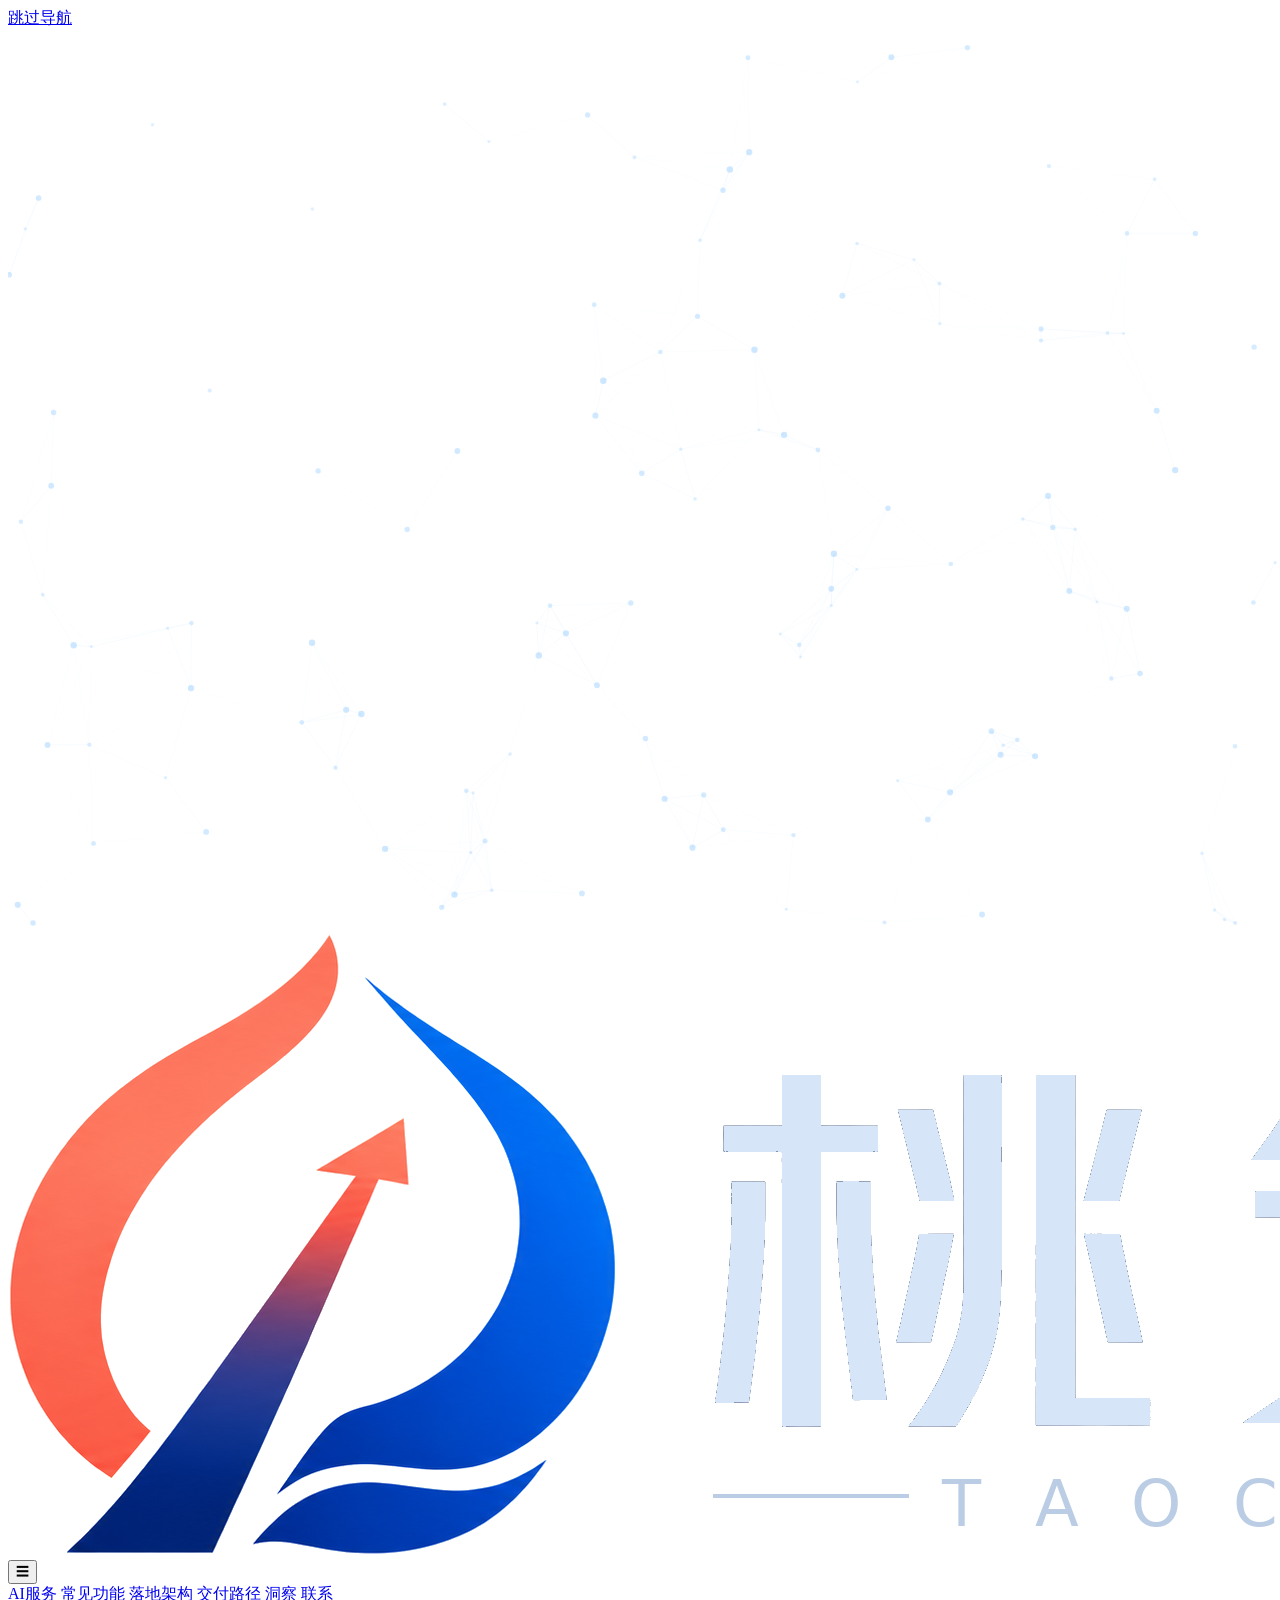
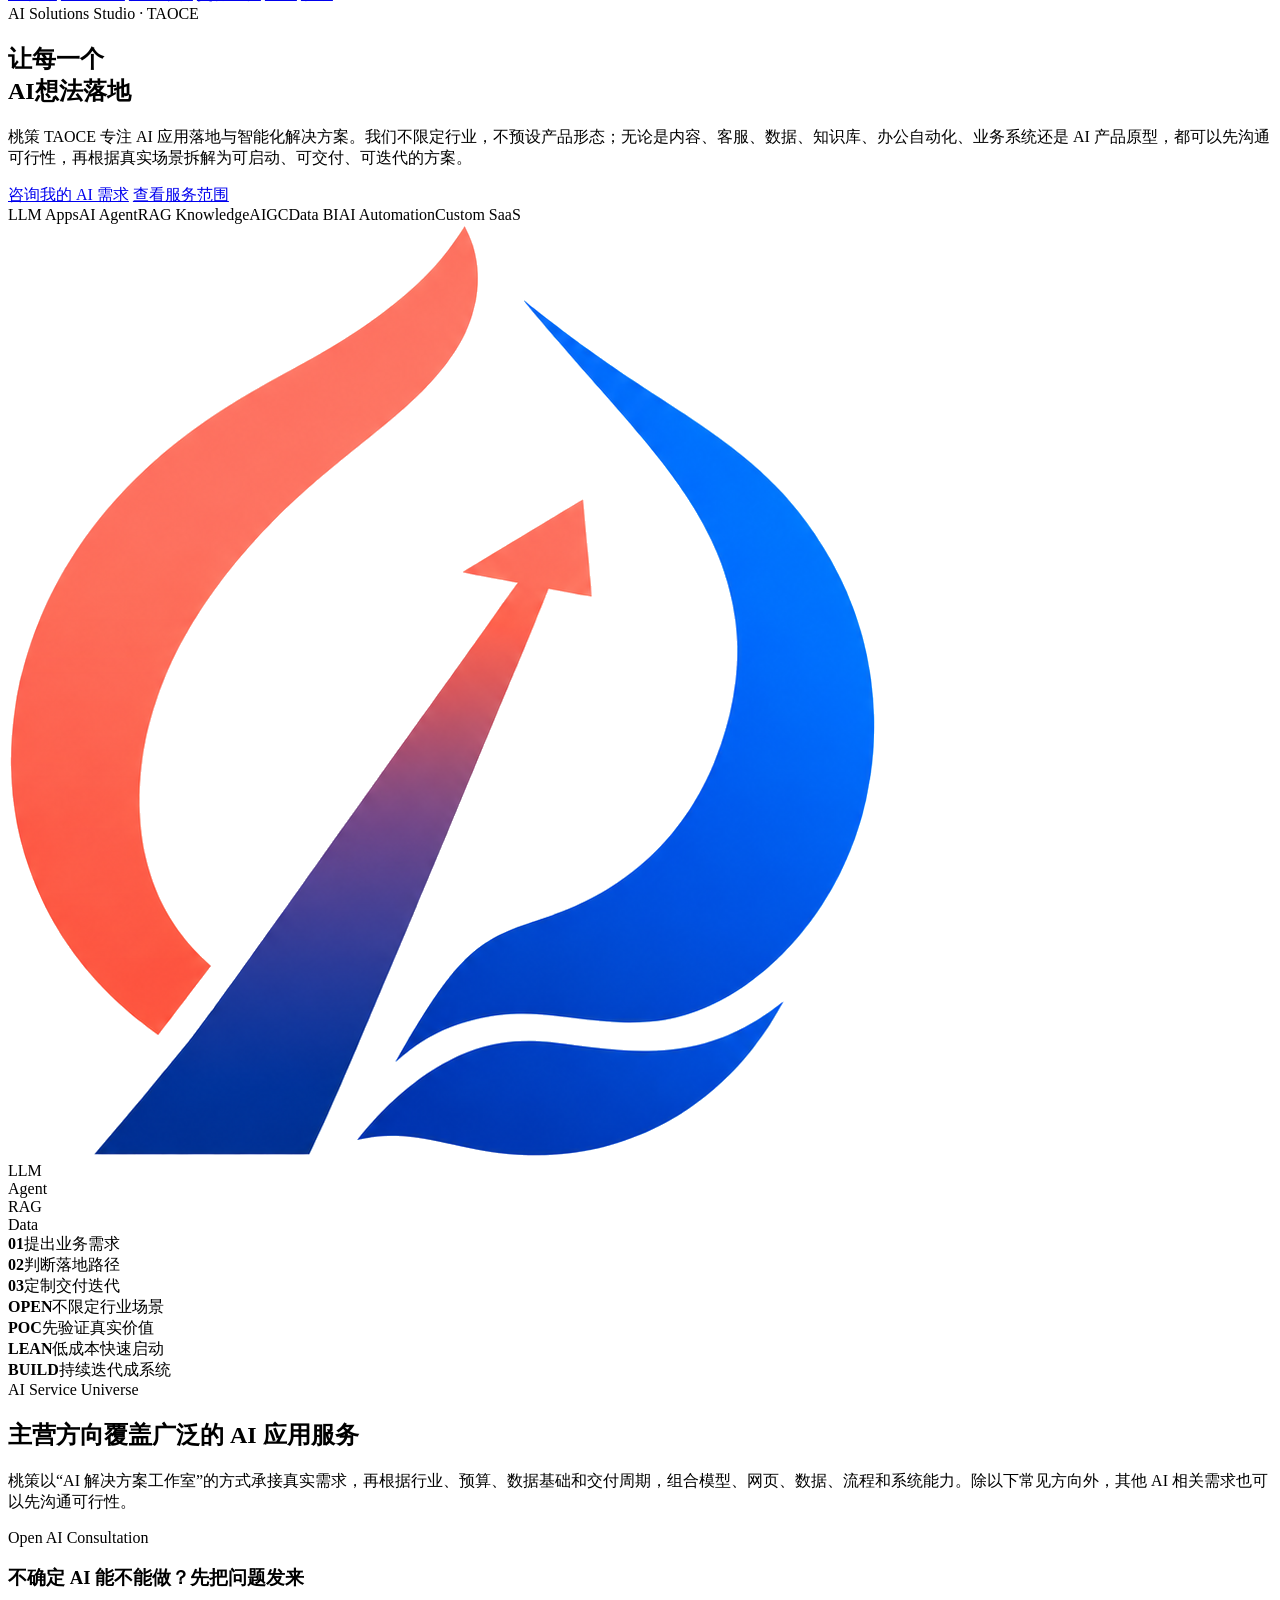
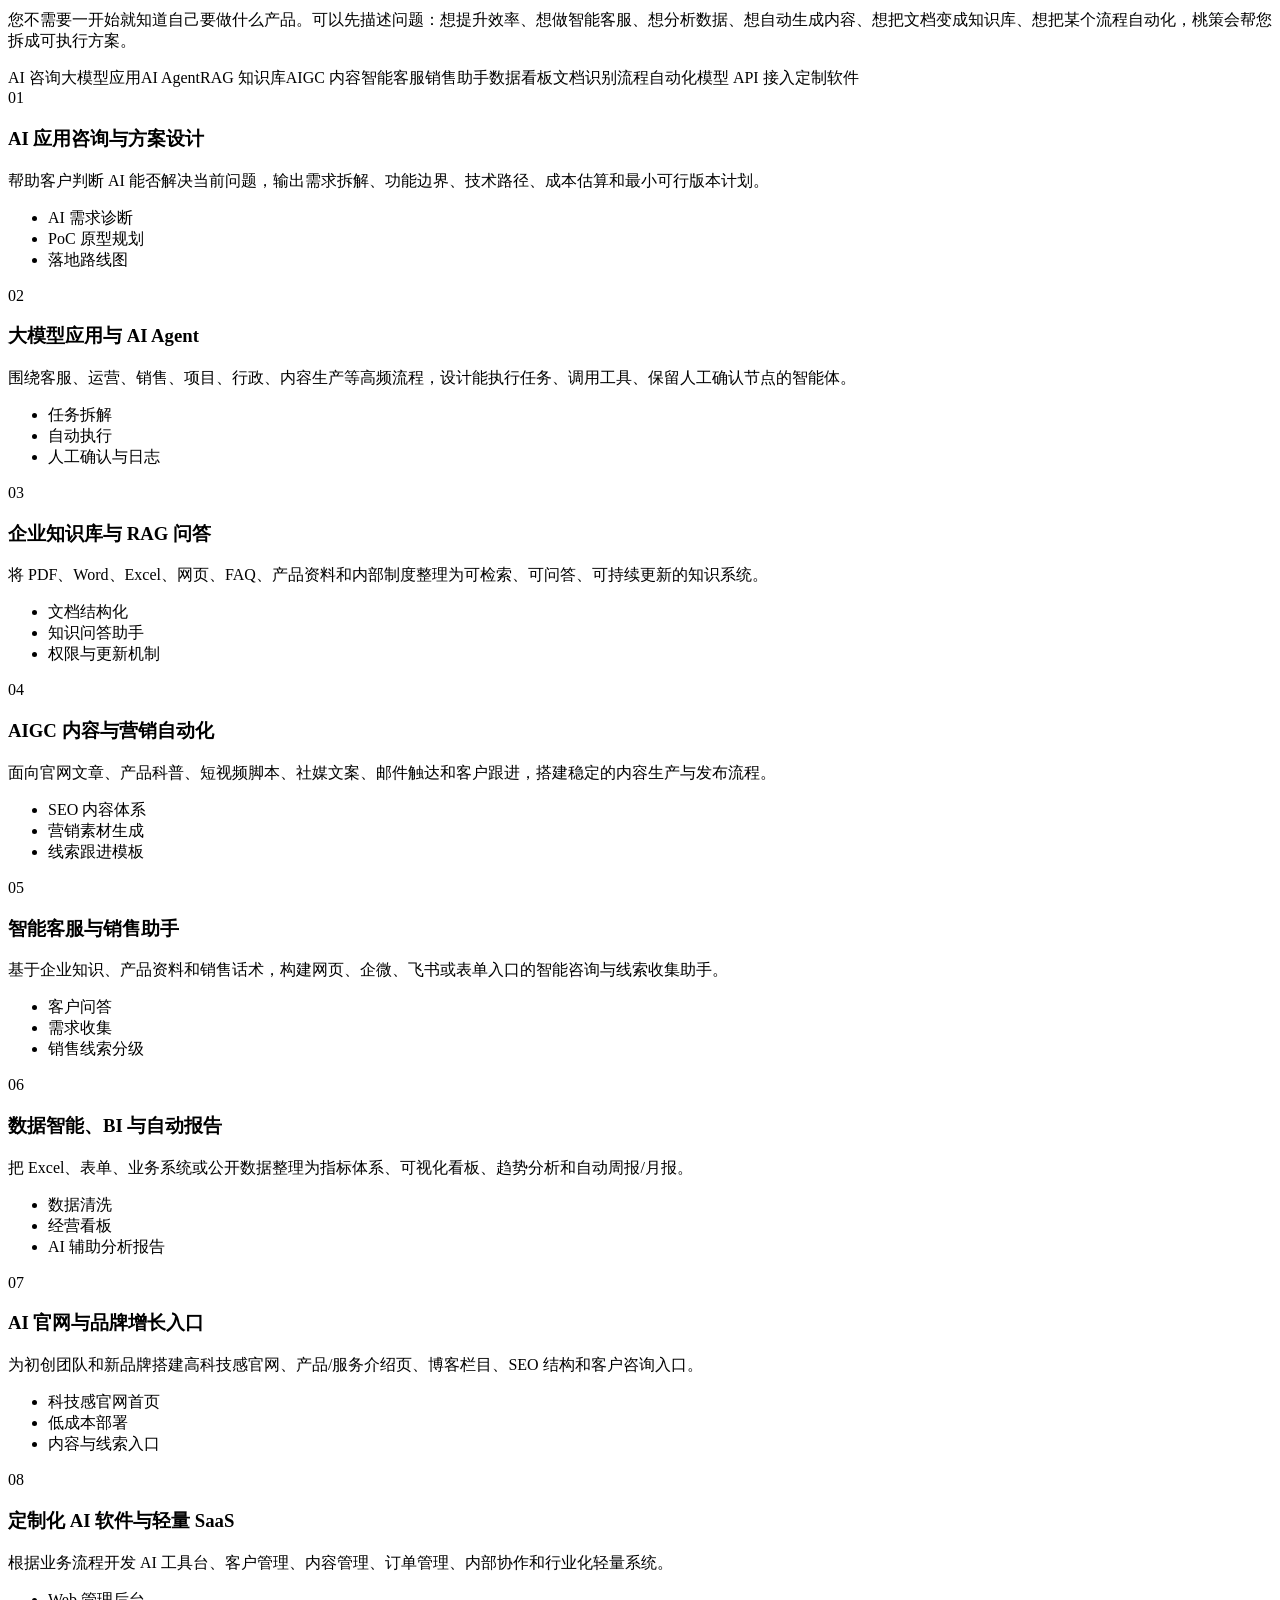
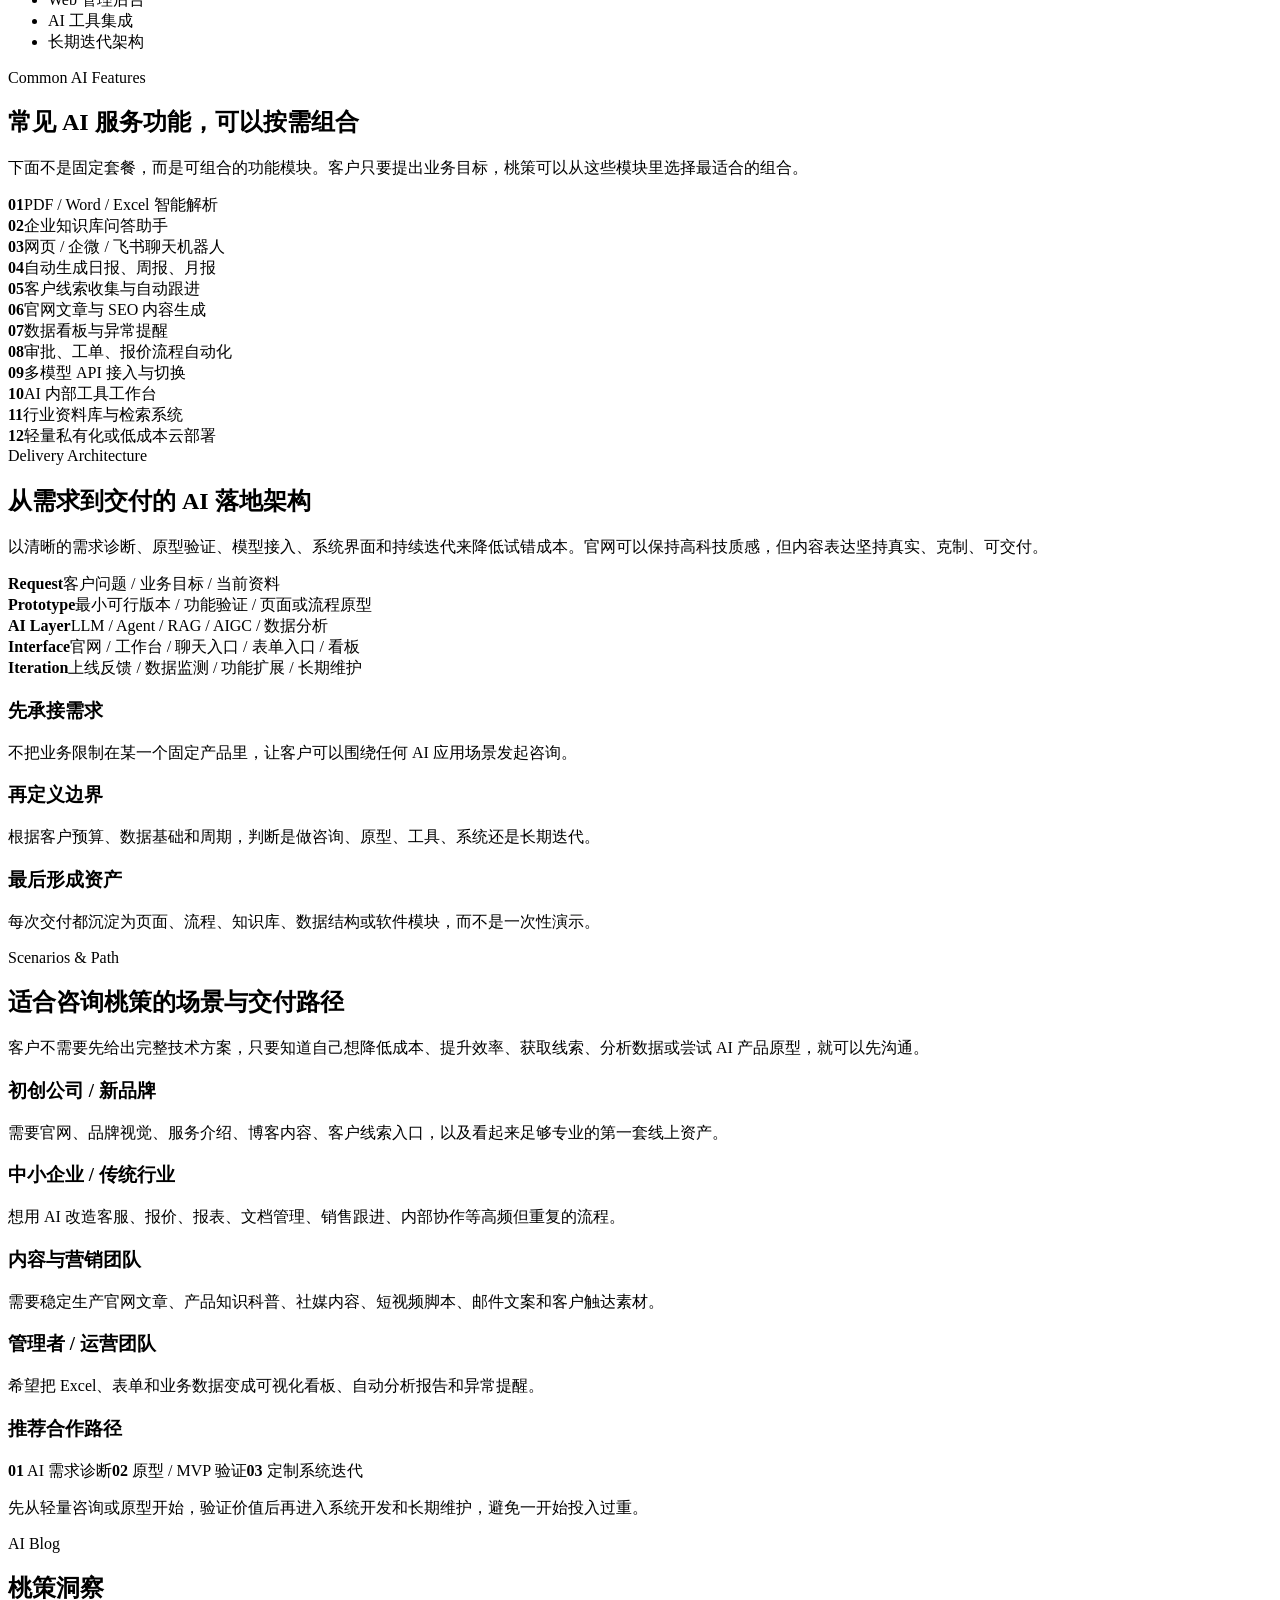
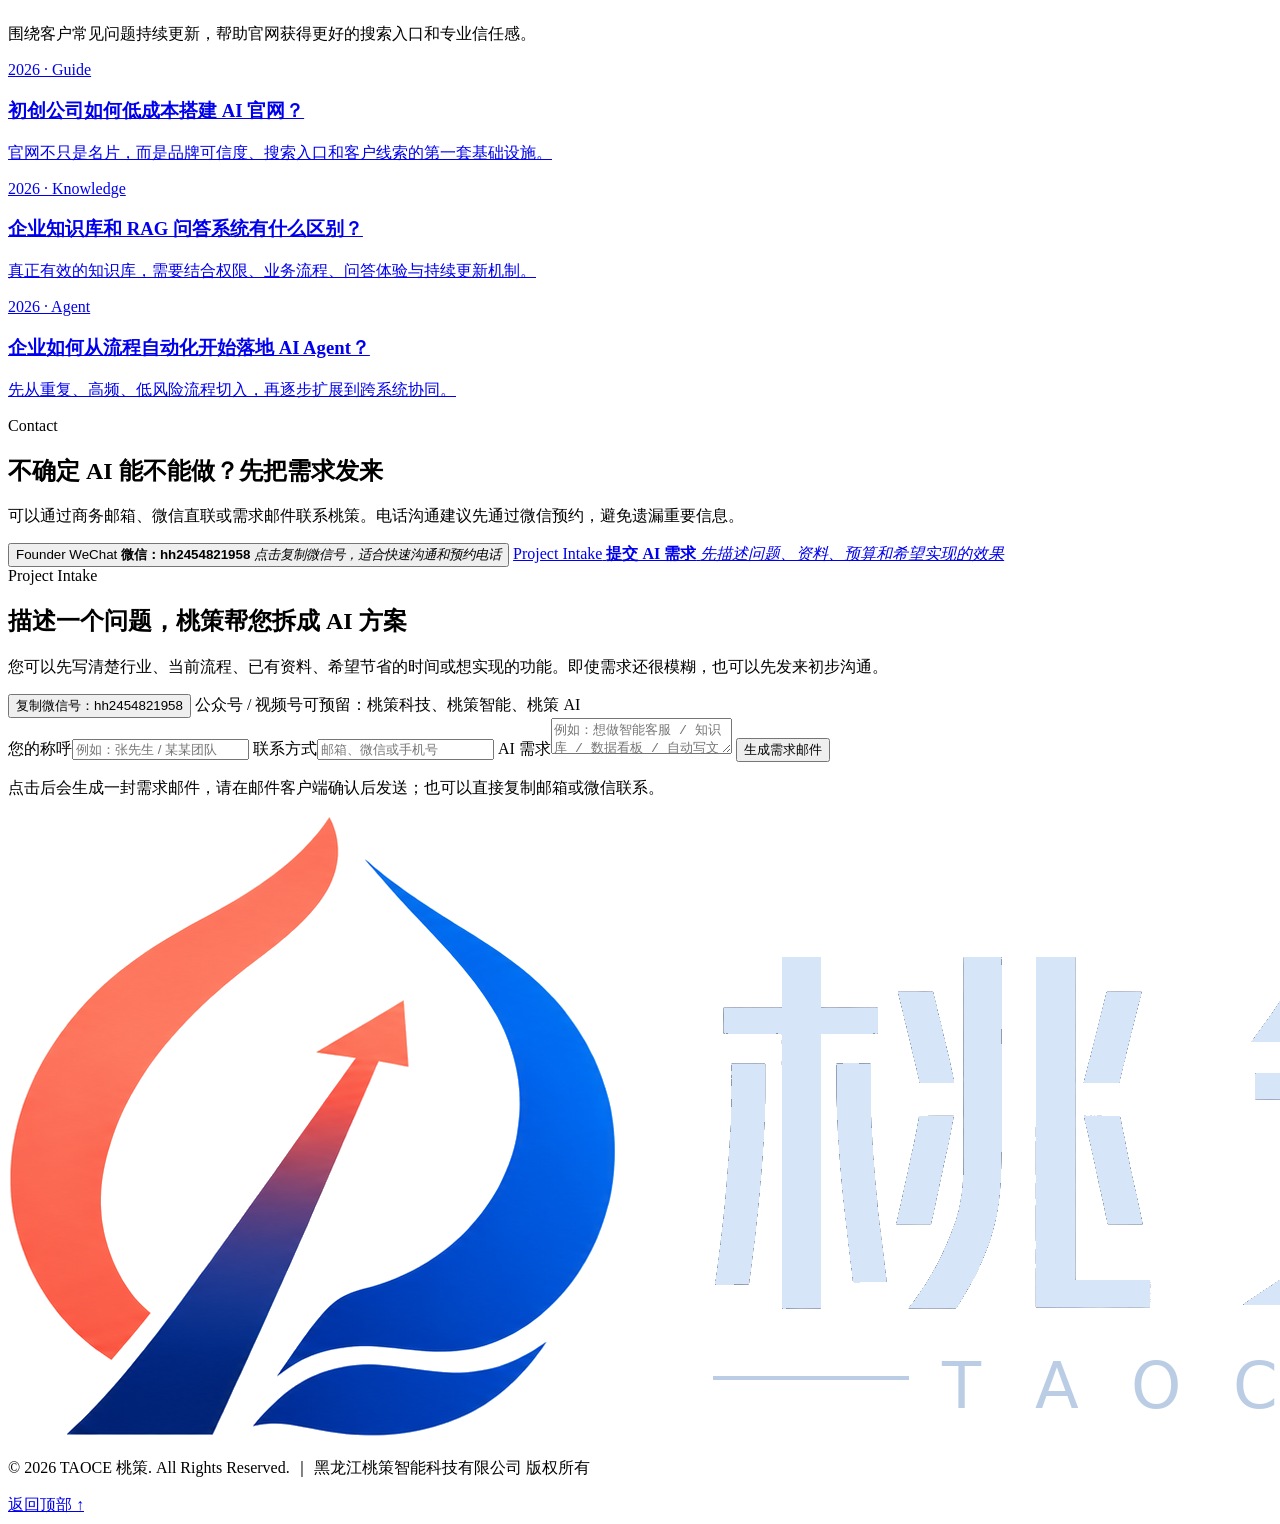
==== index.html @ b7c0c1c2 "Update index.html" ====
<!DOCTYPE html>
<html lang="zh-CN">
<head>
  <meta charset="utf-8" />
  <meta name="viewport" content="width=device-width, initial-scale=1" />
  <title>桃策 TAOCE｜AI应用落地、AI Agent、企业知识库与定制化AI软件服务</title>
  <meta name="description" content="桃策 TAOCE 面向企业、团队与创业者提供 AI 应用咨询、AI Agent、企业知识库、RAG 问答、AIGC 内容、智能客服、数据智能、流程自动化与定制化 AI 软件服务。不限定行业，不预设产品形态，任何与 AI 应用相关的需求都可以先联系桃策进行可行性判断与方案定制。" />
  <meta name="keywords" content="桃策,TAOCE,AI应用落地,AI服务,人工智能解决方案,AI Agent,大模型应用,RAG知识库,AIGC,智能客服,数据智能,AI自动化,软件定制,AI官网,企业数字化" />
  <meta name="author" content="桃策 TAOCE" />
  <meta name="theme-color" content="#07111f" />
  <meta property="og:type" content="website" />
  <meta property="og:title" content="桃策 TAOCE｜AI应用落地与智能化解决方案" />
  <meta property="og:description" content="从一个 AI 想法，到一套可交付、可迭代的智能系统。" />
  <meta property="og:image" content="https://www.taoce.cn/assets/og-image.png" />
  <meta property="og:image:width" content="1200" />
  <meta property="og:image:height" content="630" />
  <meta name="twitter:card" content="summary_large_image" />
  <meta name="twitter:title" content="桃策 TAOCE｜AI应用落地与智能化解决方案" />
  <meta name="twitter:description" content="AI Agent、企业知识库、AIGC、数据智能、流程自动化与定制化 AI 软件服务。" />
  <meta name="twitter:image" content="https://www.taoce.cn/assets/og-image.png" />
  <link rel="canonical" href="https://www.taoce.cn/" />
  <link rel="icon" href="assets/favicon.png" type="image/png" />
  <link rel="apple-touch-icon" href="assets/apple-touch-icon.png" />
  <link rel="manifest" href="site.webmanifest" />
  <link rel="stylesheet" href="css/style.css" />
</head>
<body>
  <a class="skip-link" href="#ai-services">跳过导航</a>
  <canvas id="particle-canvas" aria-hidden="true"></canvas>
  <div class="aurora aurora-a" aria-hidden="true"></div>
  <div class="aurora aurora-b" aria-hidden="true"></div>
  <div class="grid-layer" aria-hidden="true"></div>
  <div class="cursor-light" aria-hidden="true"></div>

  <header class="site-header" id="top">
    <a class="brand" href="#top" aria-label="桃策 TAOCE 首页">
      <img src="assets/logo-taoce-horizontal.png" alt="桃策 TAOCE" />
    </a>
    <button class="menu-toggle" aria-label="打开导航" aria-expanded="false">☰</button>
    <nav class="site-nav" aria-label="主导航">
      <a href="#ai-services">AI服务</a>
      <a href="#modules">常见功能</a>
      <a href="#architecture">落地架构</a>
      <a href="#delivery">交付路径</a>
      <a href="#insights">洞察</a>
      <a class="nav-cta" href="#contact">联系</a>
    </nav>
  </header>

  <main>
    <section class="hero section-padding">
      <div class="hero-copy reveal">
        <div class="eyebrow"><span></span> AI Solutions Studio · TAOCE</div>
        <h1>让每一个<br />AI想法落地</h1>
        <p class="hero-lead">桃策 TAOCE 专注 AI 应用落地与智能化解决方案。我们不限定行业，不预设产品形态；无论是内容、客服、数据、知识库、办公自动化、业务系统还是 AI 产品原型，都可以先沟通可行性，再根据真实场景拆解为可启动、可交付、可迭代的方案。</p>
        <div class="hero-actions">
          <a class="btn btn-primary" href="#contact">咨询我的 AI 需求</a>
          <a class="btn btn-ghost" href="#ai-services">查看服务范围</a>
        </div>
        <div class="trust-row" aria-label="核心关键词">
          <span>LLM Apps</span><span>AI Agent</span><span>RAG Knowledge</span><span>AIGC</span><span>Data BI</span><span>AI Automation</span><span>Custom SaaS</span>
        </div>
      </div>
      <div class="hero-panel reveal delay-1">
        <div class="orbital-card">
          <div class="orbit-ring ring-1"></div>
          <div class="orbit-ring ring-2"></div>
          <div class="core-mark"><img src="assets/favicon.png" alt="" /></div>
          <div class="node node-a">LLM</div>
          <div class="node node-b">Agent</div>
          <div class="node node-c">RAG</div>
          <div class="node node-d">Data</div>
        </div>
        <div class="metric-strip glass">
          <div><strong>01</strong><span>提出业务需求</span></div>
          <div><strong>02</strong><span>判断落地路径</span></div>
          <div><strong>03</strong><span>定制交付迭代</span></div>
        </div>
      </div>
    </section>

    <section class="stats section-padding compact reveal" aria-label="桃策服务原则">
      <div class="stat"><strong>OPEN</strong><span>不限定行业场景</span></div>
      <div class="stat"><strong>POC</strong><span>先验证真实价值</span></div>
      <div class="stat"><strong>LEAN</strong><span>低成本快速启动</span></div>
      <div class="stat"><strong>BUILD</strong><span>持续迭代成系统</span></div>
    </section>

    <section id="ai-services" class="section-padding product-section">
      <div class="section-head reveal">
        <span class="section-kicker">AI Service Universe</span>
        <h2>主营方向覆盖广泛的 AI 应用服务</h2>
        <p>桃策以“AI 解决方案工作室”的方式承接真实需求，再根据行业、预算、数据基础和交付周期，组合模型、网页、数据、流程和系统能力。除以下常见方向外，其他 AI 相关需求也可以先沟通可行性。</p>
      </div>

      <div class="product-hero service-universe glass reveal">
        <div>
          <span class="product-label">Open AI Consultation</span>
          <h3>不确定 AI 能不能做？先把问题发来</h3>
          <p>您不需要一开始就知道自己要做什么产品。可以先描述问题：想提升效率、想做智能客服、想分析数据、想自动生成内容、想把文档变成知识库、想把某个流程自动化，桃策会帮您拆成可执行方案。</p>
        </div>
        <div class="service-tag-cloud" aria-label="AI服务关键词">
          <span>AI 咨询</span><span>大模型应用</span><span>AI Agent</span><span>RAG 知识库</span><span>AIGC 内容</span><span>智能客服</span><span>销售助手</span><span>数据看板</span><span>文档识别</span><span>流程自动化</span><span>模型 API 接入</span><span>定制软件</span>
        </div>
      </div>

      <div class="product-grid service-grid">
        <article class="product-card glass reveal"><div class="product-no">01</div><h3>AI 应用咨询与方案设计</h3><p>帮助客户判断 AI 能否解决当前问题，输出需求拆解、功能边界、技术路径、成本估算和最小可行版本计划。</p><ul><li>AI 需求诊断</li><li>PoC 原型规划</li><li>落地路线图</li></ul></article>
        <article class="product-card glass reveal"><div class="product-no">02</div><h3>大模型应用与 AI Agent</h3><p>围绕客服、运营、销售、项目、行政、内容生产等高频流程，设计能执行任务、调用工具、保留人工确认节点的智能体。</p><ul><li>任务拆解</li><li>自动执行</li><li>人工确认与日志</li></ul></article>
        <article class="product-card glass reveal"><div class="product-no">03</div><h3>企业知识库与 RAG 问答</h3><p>将 PDF、Word、Excel、网页、FAQ、产品资料和内部制度整理为可检索、可问答、可持续更新的知识系统。</p><ul><li>文档结构化</li><li>知识问答助手</li><li>权限与更新机制</li></ul></article>
        <article class="product-card glass reveal"><div class="product-no">04</div><h3>AIGC 内容与营销自动化</h3><p>面向官网文章、产品科普、短视频脚本、社媒文案、邮件触达和客户跟进，搭建稳定的内容生产与发布流程。</p><ul><li>SEO 内容体系</li><li>营销素材生成</li><li>线索跟进模板</li></ul></article>
        <article class="product-card glass reveal"><div class="product-no">05</div><h3>智能客服与销售助手</h3><p>基于企业知识、产品资料和销售话术，构建网页、企微、飞书或表单入口的智能咨询与线索收集助手。</p><ul><li>客户问答</li><li>需求收集</li><li>销售线索分级</li></ul></article>
        <article class="product-card glass reveal"><div class="product-no">06</div><h3>数据智能、BI 与自动报告</h3><p>把 Excel、表单、业务系统或公开数据整理为指标体系、可视化看板、趋势分析和自动周报/月报。</p><ul><li>数据清洗</li><li>经营看板</li><li>AI 辅助分析报告</li></ul></article>
        <article class="product-card glass reveal"><div class="product-no">07</div><h3>AI 官网与品牌增长入口</h3><p>为初创团队和新品牌搭建高科技感官网、产品/服务介绍页、博客栏目、SEO 结构和客户咨询入口。</p><ul><li>科技感官网首页</li><li>低成本部署</li><li>内容与线索入口</li></ul></article>
        <article class="product-card glass reveal"><div class="product-no">08</div><h3>定制化 AI 软件与轻量 SaaS</h3><p>根据业务流程开发 AI 工具台、客户管理、内容管理、订单管理、内部协作和行业化轻量系统。</p><ul><li>Web 管理后台</li><li>AI 工具集成</li><li>长期迭代架构</li></ul></article>
      </div>
    </section>

    <section id="modules" class="section-padding modules-section">
      <div class="section-head reveal">
        <span class="section-kicker">Common AI Features</span>
        <h2>常见 AI 服务功能，可以按需组合</h2>
        <p>下面不是固定套餐，而是可组合的功能模块。客户只要提出业务目标，桃策可以从这些模块里选择最适合的组合。</p>
      </div>
      <div class="module-grid reveal">
        <div class="module-item"><b>01</b><span>PDF / Word / Excel 智能解析</span></div>
        <div class="module-item"><b>02</b><span>企业知识库问答助手</span></div>
        <div class="module-item"><b>03</b><span>网页 / 企微 / 飞书聊天机器人</span></div>
        <div class="module-item"><b>04</b><span>自动生成日报、周报、月报</span></div>
        <div class="module-item"><b>05</b><span>客户线索收集与自动跟进</span></div>
        <div class="module-item"><b>06</b><span>官网文章与 SEO 内容生成</span></div>
        <div class="module-item"><b>07</b><span>数据看板与异常提醒</span></div>
        <div class="module-item"><b>08</b><span>审批、工单、报价流程自动化</span></div>
        <div class="module-item"><b>09</b><span>多模型 API 接入与切换</span></div>
        <div class="module-item"><b>10</b><span>AI 内部工具工作台</span></div>
        <div class="module-item"><b>11</b><span>行业资料库与检索系统</span></div>
        <div class="module-item"><b>12</b><span>轻量私有化或低成本云部署</span></div>
      </div>
    </section>

    <section id="architecture" class="section-padding platform-section">
      <div class="section-head reveal">
        <span class="section-kicker">Delivery Architecture</span>
        <h2>从需求到交付的 AI 落地架构</h2>
        <p>以清晰的需求诊断、原型验证、模型接入、系统界面和持续迭代来降低试错成本。官网可以保持高科技质感，但内容表达坚持真实、克制、可交付。</p>
      </div>
      <div class="platform-grid reveal">
        <div class="platform-map glass">
          <div class="map-row"><b>Request</b><span>客户问题 / 业务目标 / 当前资料</span></div>
          <div class="map-row"><b>Prototype</b><span>最小可行版本 / 功能验证 / 页面或流程原型</span></div>
          <div class="map-row"><b>AI Layer</b><span>LLM / Agent / RAG / AIGC / 数据分析</span></div>
          <div class="map-row"><b>Interface</b><span>官网 / 工作台 / 聊天入口 / 表单入口 / 看板</span></div>
          <div class="map-row"><b>Iteration</b><span>上线反馈 / 数据监测 / 功能扩展 / 长期维护</span></div>
        </div>
        <div class="platform-copy">
          <article class="mini-card glass"><h3>先承接需求</h3><p>不把业务限制在某一个固定产品里，让客户可以围绕任何 AI 应用场景发起咨询。</p></article>
          <article class="mini-card glass"><h3>再定义边界</h3><p>根据客户预算、数据基础和周期，判断是做咨询、原型、工具、系统还是长期迭代。</p></article>
          <article class="mini-card glass"><h3>最后形成资产</h3><p>每次交付都沉淀为页面、流程、知识库、数据结构或软件模块，而不是一次性演示。</p></article>
        </div>
      </div>
    </section>

    <section id="delivery" class="section-padding split-section delivery-section">
      <div class="section-head sticky-head reveal">
        <span class="section-kicker">Scenarios & Path</span>
        <h2>适合咨询桃策的场景与交付路径</h2>
        <p>客户不需要先给出完整技术方案，只要知道自己想降低成本、提升效率、获取线索、分析数据或尝试 AI 产品原型，就可以先沟通。</p>
      </div>
      <div class="solution-list">
        <article class="solution-item glass reveal"><h3>初创公司 / 新品牌</h3><p>需要官网、品牌视觉、服务介绍、博客内容、客户线索入口，以及看起来足够专业的第一套线上资产。</p></article>
        <article class="solution-item glass reveal"><h3>中小企业 / 传统行业</h3><p>想用 AI 改造客服、报价、报表、文档管理、销售跟进、内部协作等高频但重复的流程。</p></article>
        <article class="solution-item glass reveal"><h3>内容与营销团队</h3><p>需要稳定生产官网文章、产品知识科普、社媒内容、短视频脚本、邮件文案和客户触达素材。</p></article>
        <article class="solution-item glass reveal"><h3>管理者 / 运营团队</h3><p>希望把 Excel、表单和业务数据变成可视化看板、自动分析报告和异常提醒。</p></article>
        <article class="solution-item glass reveal compact-path"><h3>推荐合作路径</h3><div class="path-list"><span><b>01</b> AI 需求诊断</span><span><b>02</b> 原型 / MVP 验证</span><span><b>03</b> 定制系统迭代</span></div><p>先从轻量咨询或原型开始，验证价值后再进入系统开发和长期维护，避免一开始投入过重。</p></article>
      </div>
    </section>

    <section id="insights" class="section-padding insights-section">
      <div class="section-head reveal">
        <span class="section-kicker">AI Blog</span>
        <h2>桃策洞察</h2>
        <p>围绕客户常见问题持续更新，帮助官网获得更好的搜索入口和专业信任感。</p>
      </div>
      <div class="blog-grid">
        <a class="blog-card reveal" href="blog/startup-ai-website.html"><time>2026 · Guide</time><h3>初创公司如何低成本搭建 AI 官网？</h3><p>官网不只是名片，而是品牌可信度、搜索入口和客户线索的第一套基础设施。</p></a>
        <a class="blog-card reveal" href="blog/enterprise-knowledge-base.html"><time>2026 · Knowledge</time><h3>企业知识库和 RAG 问答系统有什么区别？</h3><p>真正有效的知识库，需要结合权限、业务流程、问答体验与持续更新机制。</p></a>
        <a class="blog-card reveal" href="blog/ai-agent-workflow.html"><time>2026 · Agent</time><h3>企业如何从流程自动化开始落地 AI Agent？</h3><p>先从重复、高频、低风险流程切入，再逐步扩展到跨系统协同。</p></a>
      </div>
    </section>

    <section id="contact" class="section-padding contact-section">
      <div class="section-head reveal contact-head">
        <span class="section-kicker">Contact</span>
        <h2>不确定 AI 能不能做？先把需求发来</h2>
        <p>可以通过商务邮箱、微信直联或需求邮件联系桃策。电话沟通建议先通过微信预约，避免遗漏重要信息。</p>
      </div>
      <div class="contact-direct-grid reveal">
        <!--
        <a class="direct-card glass" href="mailto:contact@taoce.cn">
          <span>Business Email</span>
          <strong>contact@taoce.cn</strong>
          <em>适合客户咨询、项目需求、合作对接</em>
        </a>
        -->
        <button class="direct-card glass copy-line" data-copy="Taoce-Founder">
          <span>Founder WeChat</span>
          <strong>微信：hh2454821958</strong>
          <em>点击复制微信号，适合快速沟通和预约电话</em>
        </button>
        <a class="direct-card glass" href="#contactForm">
          <span>Project Intake</span>
          <strong>提交 AI 需求</strong>
          <em>先描述问题、资料、预算和希望实现的效果</em>
        </a>
      </div>
      <div class="contact-shell glass reveal">
        <div>
          <span class="section-kicker">Project Intake</span>
          <h2>描述一个问题，桃策帮您拆成 AI 方案</h2>
          <p>您可以先写清楚行业、当前流程、已有资料、希望节省的时间或想实现的功能。即使需求还很模糊，也可以先发来初步沟通。</p>
          <div class="contact-lines">
            <!--
            <button class="copy-line" data-copy="contact@taoce.cn">复制商务邮箱：contact@taoce.cn</button>
            -->
            <button class="copy-line" data-copy="Taoce-Founder">复制微信号：hh2454821958</button>
            <span>公众号 / 视频号可预留：桃策科技、桃策智能、桃策 AI</span>
          </div>
        </div>
        <form class="contact-form" id="contactForm">
          <label>您的称呼<input name="name" placeholder="例如：张先生 / 某某团队" required /></label>
          <label>联系方式<input name="contact" placeholder="邮箱、微信或手机号" required /></label>
          <label>AI 需求<textarea name="message" placeholder="例如：想做智能客服 / 知识库 / 数据看板 / 自动写文章 / 内部流程自动化 / 还不确定但想咨询" required></textarea></label>
          <button class="btn btn-primary" type="submit">生成需求邮件</button>
          <p class="form-note">点击后会生成一封需求邮件，请在邮件客户端确认后发送；也可以直接复制邮箱或微信联系。</p>
        </form>
      </div>
    </section>
  </main>

  <footer class="site-footer">
    <div class="footer-brand"><img src="assets/logo-taoce-horizontal.png" alt="桃策 TAOCE" /></div>
    <p>© <span id="year"></span> TAOCE 桃策. All Rights Reserved. ｜ 黑龙江桃策智能科技有限公司 版权所有</p>
    <a href="#top">返回顶部 ↑</a>
  </footer>

  <script type="application/ld+json">
  {
    "@context":"https://schema.org",
    "@type":"Organization",
    "name":"桃策 TAOCE",
    "url":"https://www.taoce.cn/",
    "logo":"https://www.taoce.cn/assets/logo-taoce-horizontal.png",
    "description":"桃策提供 AI 应用咨询、AI Agent、RAG 知识库、AIGC 内容、数据智能、流程自动化与定制化 AI 软件服务。"
  }
  </script>
  <script src="js/main.js"></script>
</body>
</html>
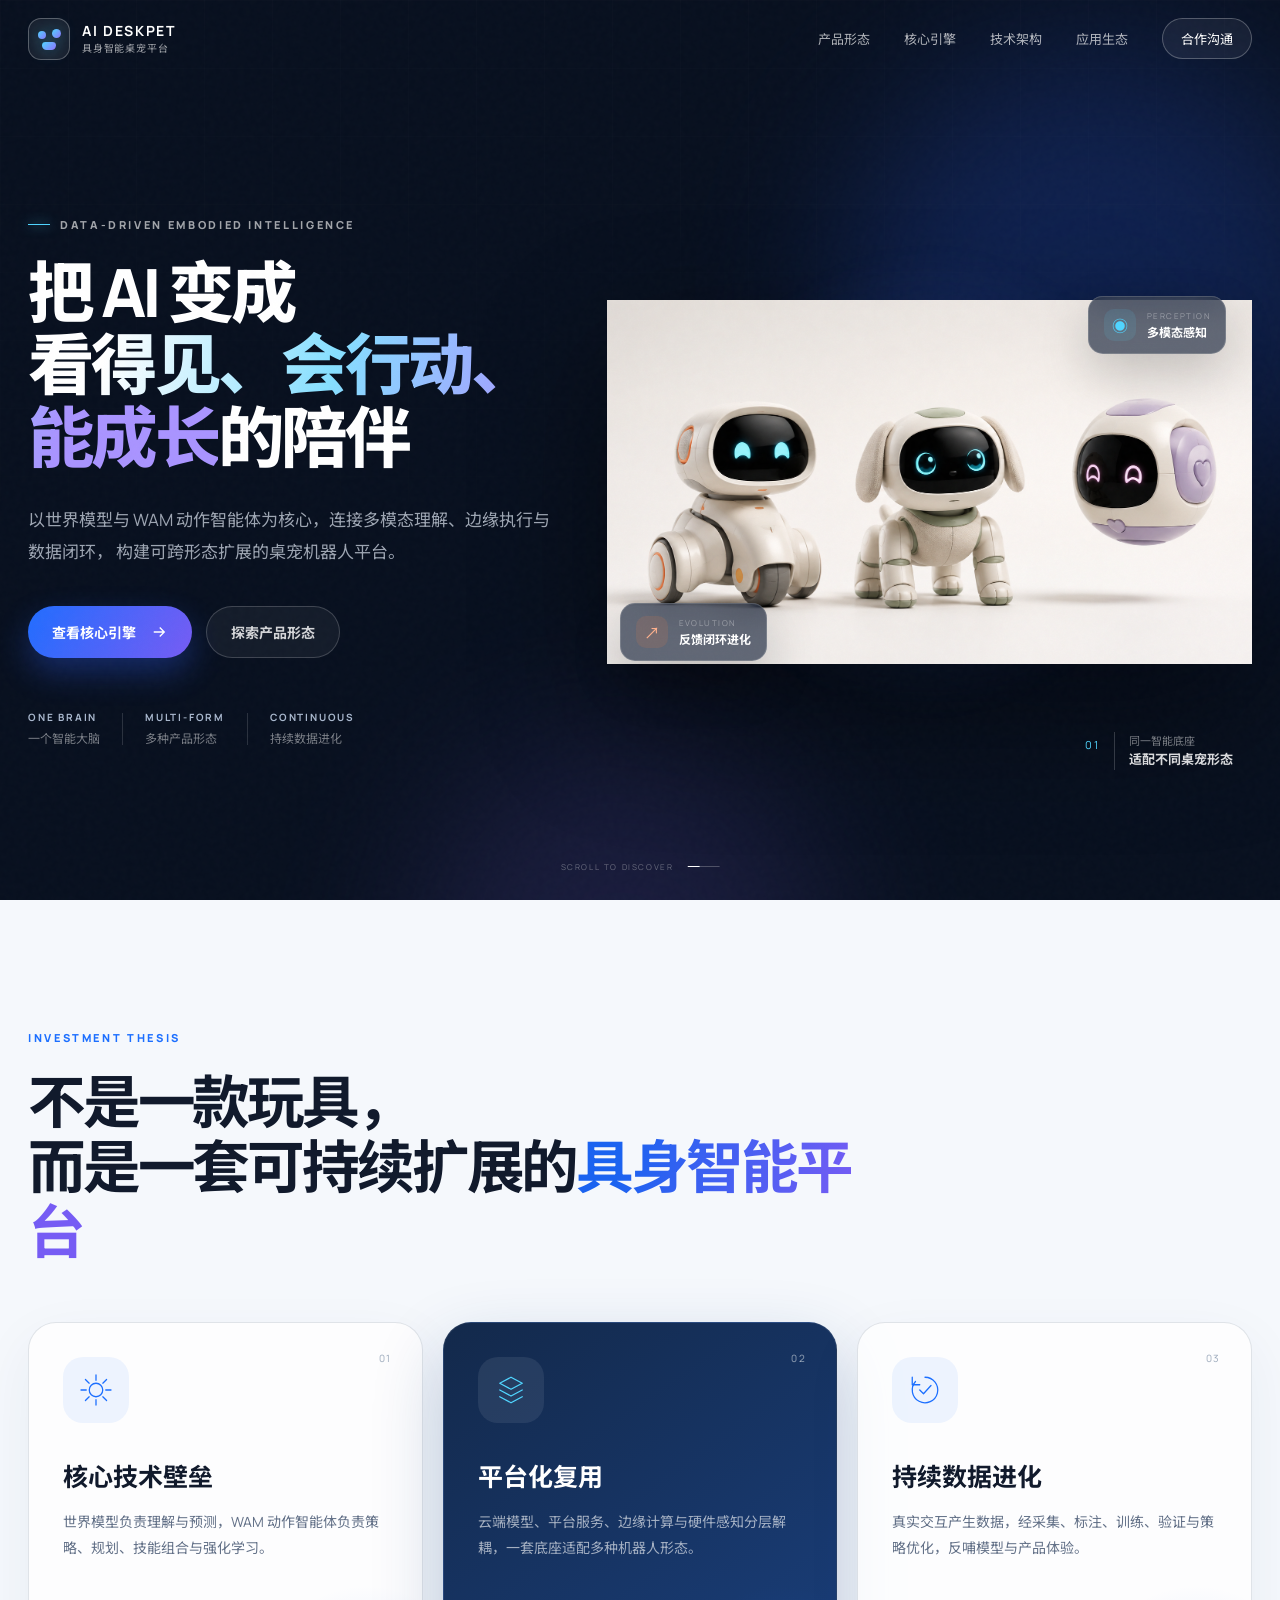
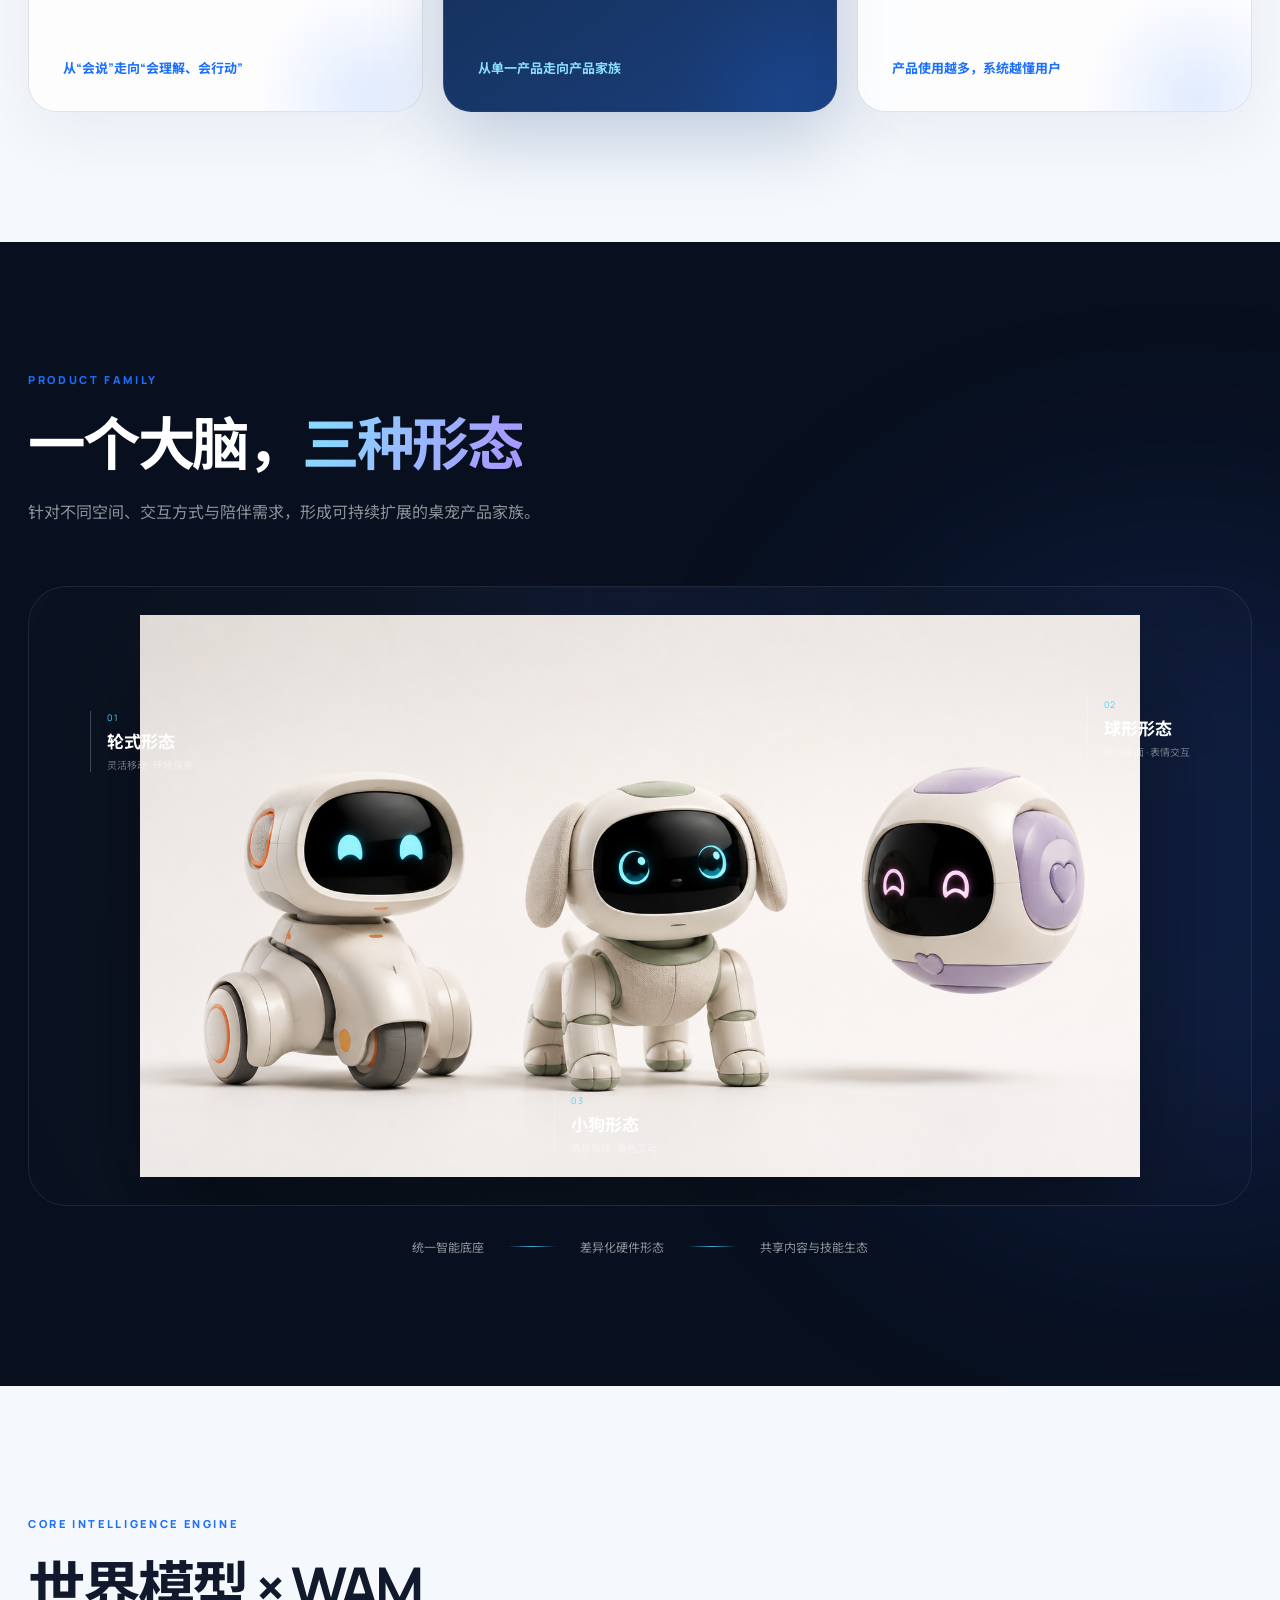
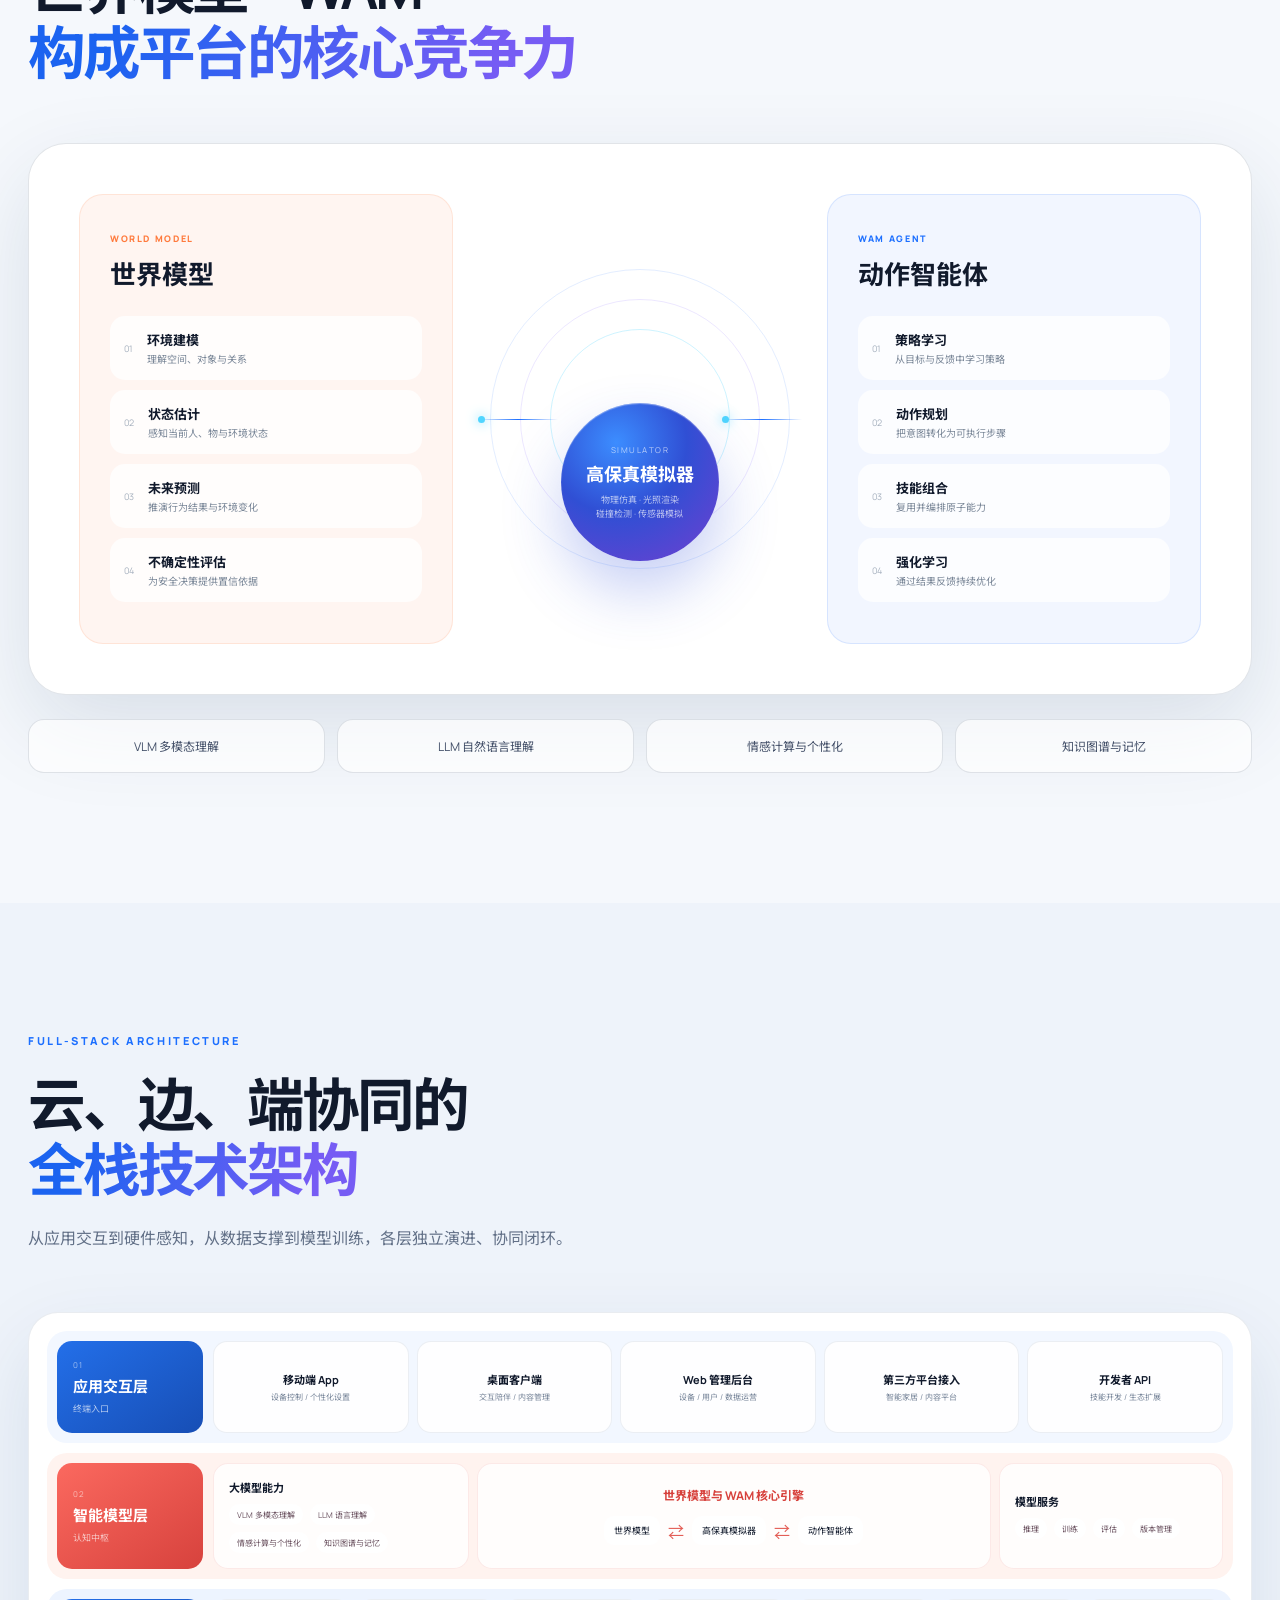
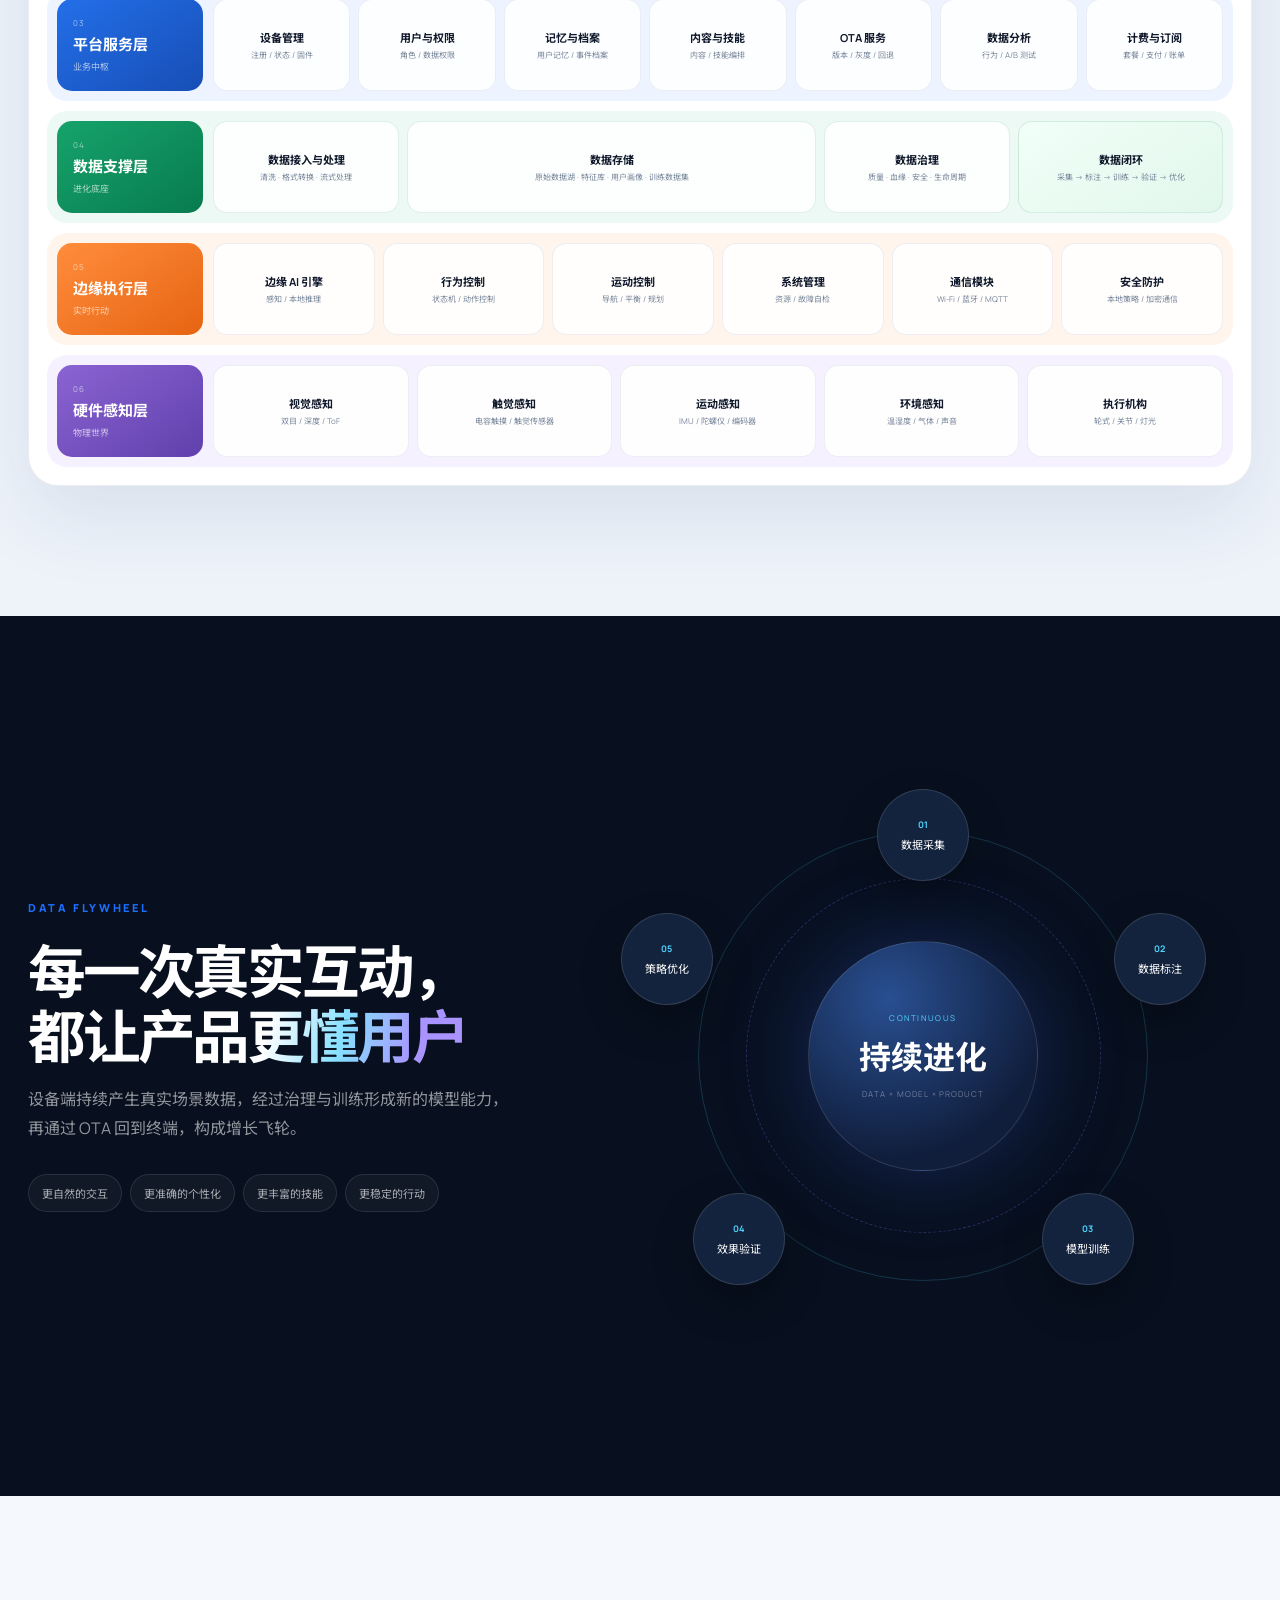
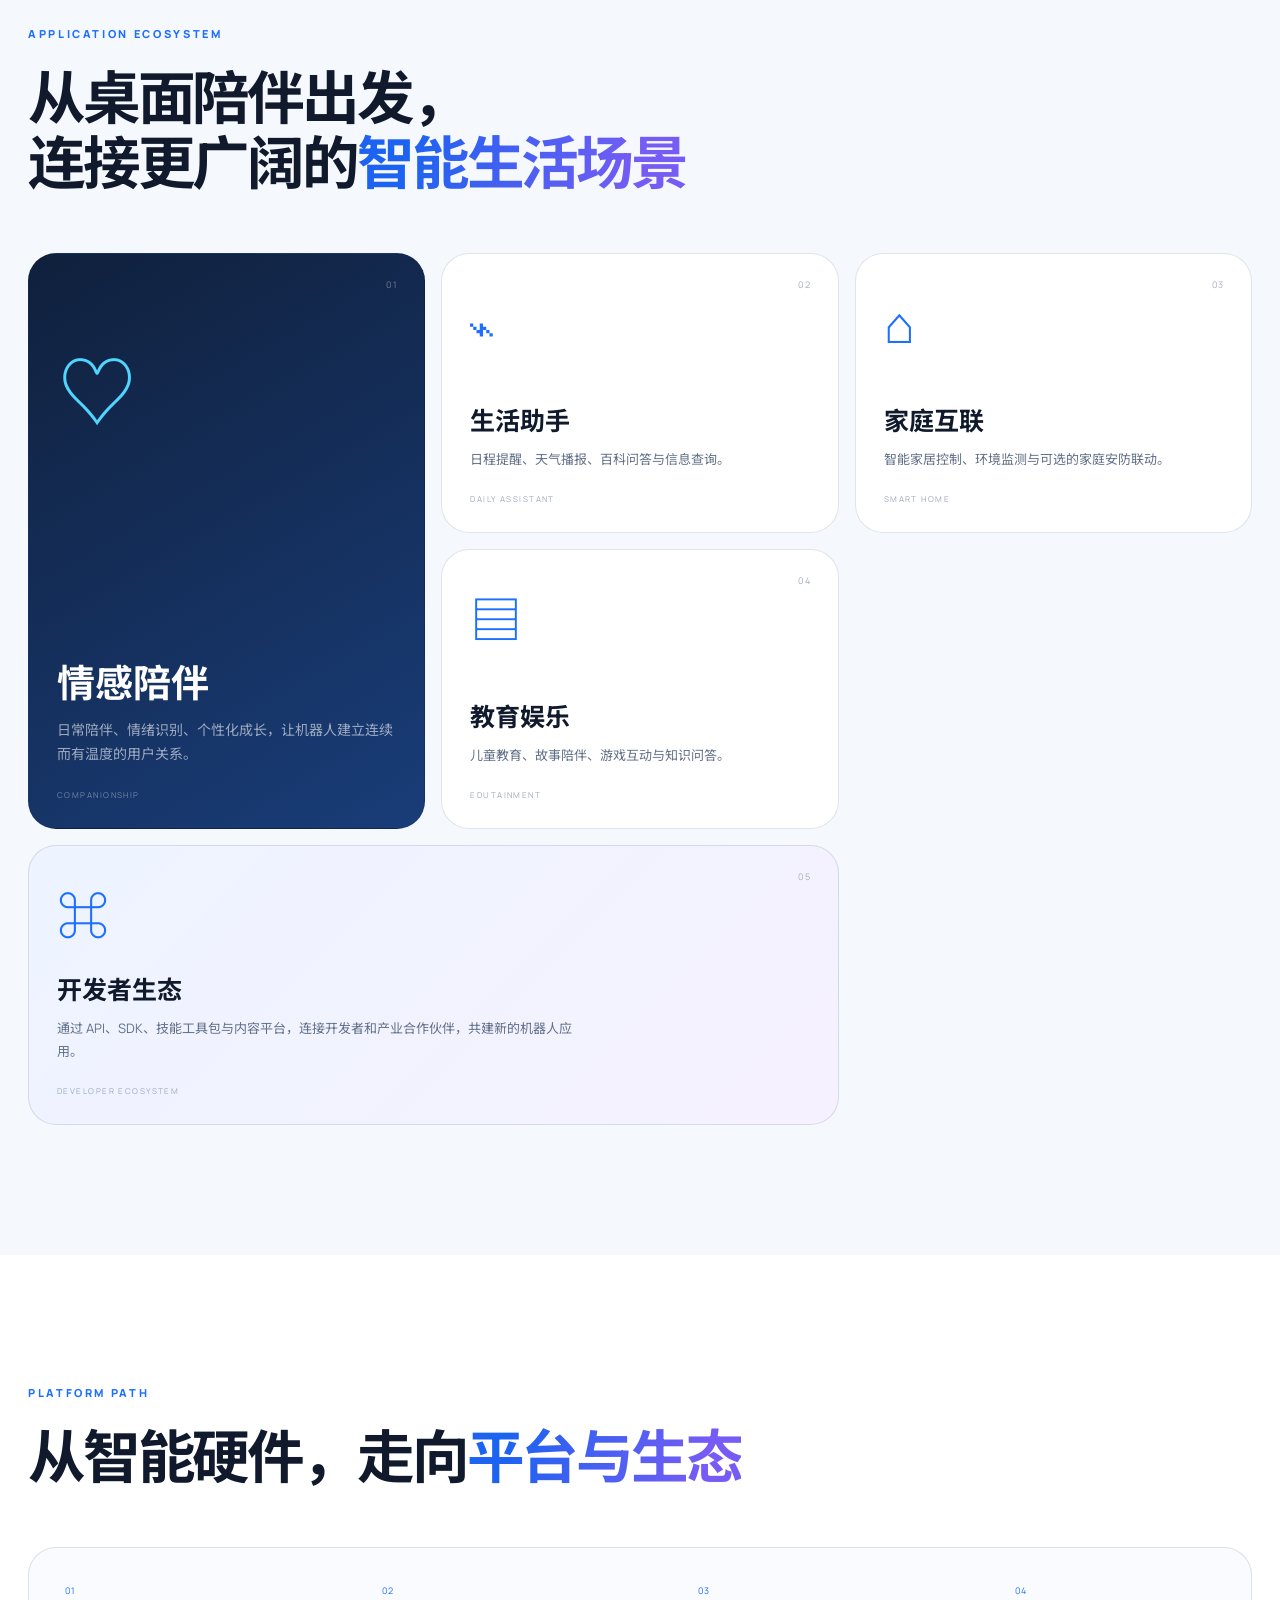
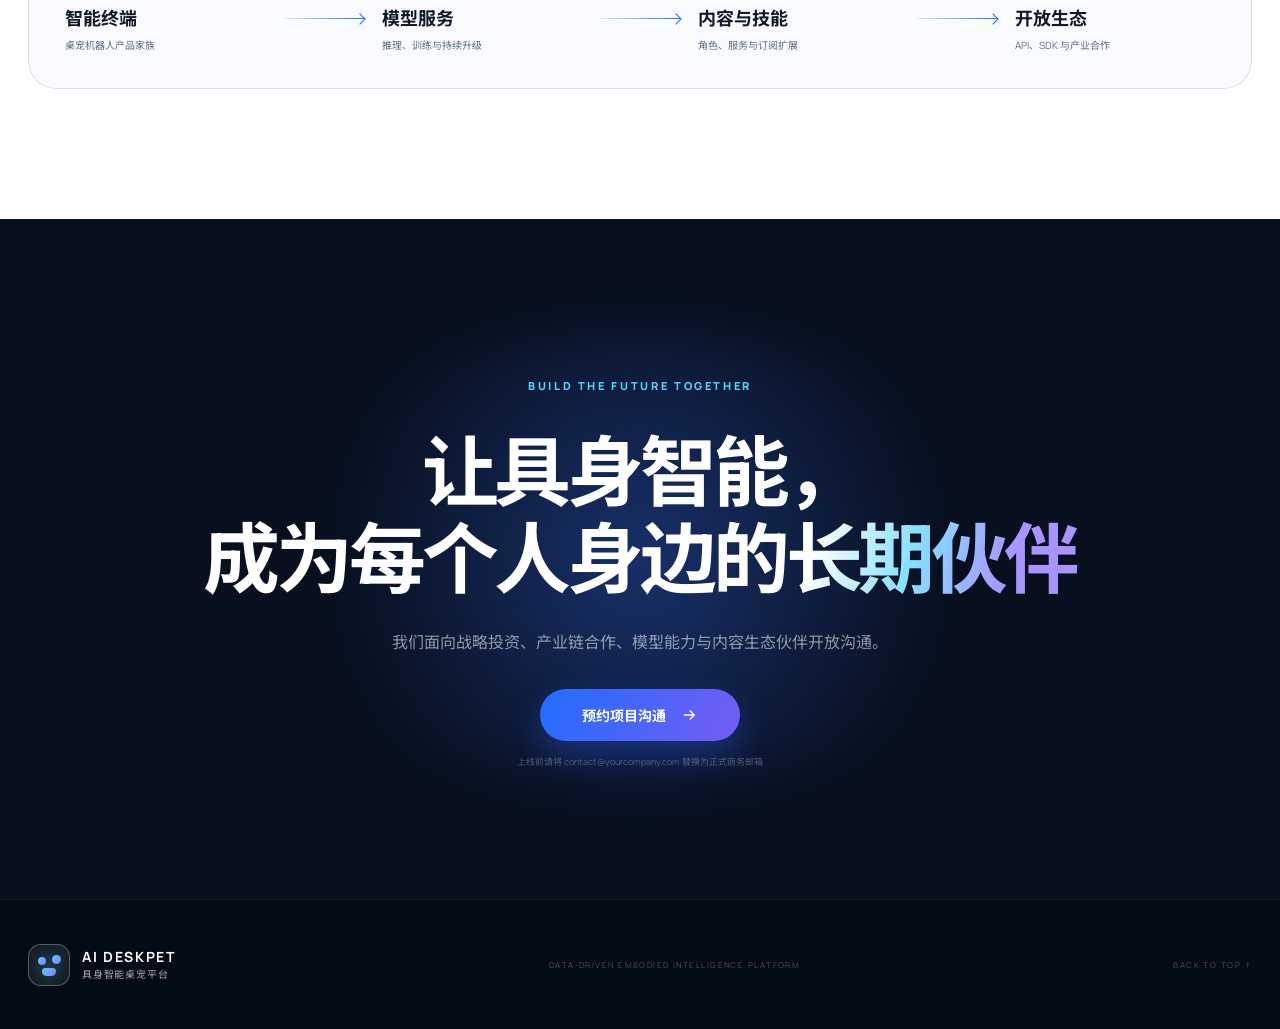
==== commit 247401ab: "Add files via upload" ====
--- a/index.html
+++ b/index.html
@@ -1,258 +1,382 @@
-<!DOCTYPE html>
+<!doctype html>
 <html lang="zh-CN">
-<head>
-  <meta charset="utf-8" />
-  <meta name="viewport" content="width=device-width, initial-scale=1" />
-  <title>桃策 TAOCE｜AI应用落地、AI Agent、企业知识库与定制化AI软件服务</title>
-  <meta name="description" content="桃策 TAOCE 面向企业、团队与创业者提供 AI 应用咨询、AI Agent、企业知识库、RAG 问答、AIGC 内容、智能客服、数据智能、流程自动化与定制化 AI 软件服务。不限定行业，不预设产品形态，任何与 AI 应用相关的需求都可以先联系桃策进行可行性判断与方案定制。" />
-  <meta name="keywords" content="桃策,TAOCE,AI应用落地,AI服务,人工智能解决方案,AI Agent,大模型应用,RAG知识库,AIGC,智能客服,数据智能,AI自动化,软件定制,AI官网,企业数字化" />
-  <meta name="author" content="桃策 TAOCE" />
-  <meta name="theme-color" content="#07111f" />
-  <meta property="og:type" content="website" />
-  <meta property="og:title" content="桃策 TAOCE｜AI应用落地与智能化解决方案" />
-  <meta property="og:description" content="从一个 AI 想法，到一套可交付、可迭代的智能系统。" />
-  <meta property="og:image" content="https://www.taoce.cn/assets/og-image.png" />
-  <meta property="og:image:width" content="1200" />
-  <meta property="og:image:height" content="630" />
-  <meta name="twitter:card" content="summary_large_image" />
-  <meta name="twitter:title" content="桃策 TAOCE｜AI应用落地与智能化解决方案" />
-  <meta name="twitter:description" content="AI Agent、企业知识库、AIGC、数据智能、流程自动化与定制化 AI 软件服务。" />
-  <meta name="twitter:image" content="https://www.taoce.cn/assets/og-image.png" />
-  <link rel="canonical" href="https://www.taoce.cn/" />
-  <link rel="icon" href="assets/favicon.png" type="image/png" />
-  <link rel="apple-touch-icon" href="assets/apple-touch-icon.png" />
-  <link rel="manifest" href="site.webmanifest" />
-  <link rel="stylesheet" href="css/style.css" />
-</head>
-<body>
-  <a class="skip-link" href="#ai-services">跳过导航</a>
-  <canvas id="particle-canvas" aria-hidden="true"></canvas>
-  <div class="aurora aurora-a" aria-hidden="true"></div>
-  <div class="aurora aurora-b" aria-hidden="true"></div>
-  <div class="grid-layer" aria-hidden="true"></div>
-  <div class="cursor-light" aria-hidden="true"></div>
-
-  <header class="site-header" id="top">
-    <a class="brand" href="#top" aria-label="桃策 TAOCE 首页">
-      <img src="assets/logo-taoce-horizontal.png" alt="桃策 TAOCE" />
-    </a>
-    <button class="menu-toggle" aria-label="打开导航" aria-expanded="false">☰</button>
-    <nav class="site-nav" aria-label="主导航">
-      <a href="#ai-services">AI服务</a>
-      <a href="#modules">常见功能</a>
-      <a href="#architecture">落地架构</a>
-      <a href="#delivery">交付路径</a>
-      <a href="#insights">洞察</a>
-      <a class="nav-cta" href="#contact">联系</a>
-    </nav>
-  </header>
-
-  <main>
-    <section class="hero section-padding">
-      <div class="hero-copy reveal">
-        <div class="eyebrow"><span></span> AI Solutions Studio · TAOCE</div>
-        <h1>让每一个<br />AI想法落地</h1>
-        <p class="hero-lead">桃策 TAOCE 专注 AI 应用落地与智能化解决方案。我们不限定行业，不预设产品形态；无论是内容、客服、数据、知识库、办公自动化、业务系统还是 AI 产品原型，都可以先沟通可行性，再根据真实场景拆解为可启动、可交付、可迭代的方案。</p>
-        <div class="hero-actions">
-          <a class="btn btn-primary" href="#contact">咨询我的 AI 需求</a>
-          <a class="btn btn-ghost" href="#ai-services">查看服务范围</a>
-        </div>
-        <div class="trust-row" aria-label="核心关键词">
-          <span>LLM Apps</span><span>AI Agent</span><span>RAG Knowledge</span><span>AIGC</span><span>Data BI</span><span>AI Automation</span><span>Custom SaaS</span>
-        </div>
+  <head>
+    <meta charset="UTF-8" />
+    <meta name="viewport" content="width=device-width, initial-scale=1.0" />
+    <meta
+      name="description"
+      content="数据驱动的具身智能桌宠平台——以世界模型与 WAM 动作智能体为核心，连接多模态理解、边缘执行与数据闭环。"
+    />
+    <meta name="theme-color" content="#07101f" />
+    <title>AI桌宠机器人｜数据驱动的具身智能平台</title>
+    <link rel="icon" href="assets/favicon.svg" type="image/svg+xml" />
+    <link rel="stylesheet" href="styles.css" />
+  </head>
+  <body>
+    <div class="page-noise" aria-hidden="true"></div>
+
+    <header class="site-header" id="top">
+      <a class="brand" href="#top" aria-label="返回首页">
+        <span class="brand-mark" aria-hidden="true">
+          <span></span><span></span><span></span>
+        </span>
+        <span class="brand-copy">
+          <b>AI DESKPET</b>
+          <small>具身智能桌宠平台</small>
+        </span>
+      </a>
+
+      <button class="menu-toggle" type="button" aria-expanded="false" aria-controls="site-nav">
+        <span></span><span></span>
+        <span class="sr-only">打开导航</span>
+      </button>
+
+      <nav class="site-nav" id="site-nav" aria-label="主导航">
+        <a href="#product">产品形态</a>
+        <a href="#engine">核心引擎</a>
+        <a href="#architecture">技术架构</a>
+        <a href="#scenarios">应用生态</a>
+        <a class="nav-cta" href="#contact">合作沟通</a>
+      </nav>
+    </header>
+
+    <main>
+      <section class="hero section-dark">
+        <div class="hero-grid" aria-hidden="true"></div>
+        <div class="aurora aurora-a" aria-hidden="true"></div>
+        <div class="aurora aurora-b" aria-hidden="true"></div>
+
+        <div class="hero-copy reveal">
+          <p class="eyebrow"><span></span> DATA-DRIVEN EMBODIED INTELLIGENCE</p>
+          <h1>把 AI 变成<br /><em>看得见、会行动、能成长</em>的陪伴</h1>
+          <p class="hero-lead">
+            以世界模型与 WAM 动作智能体为核心，连接多模态理解、边缘执行与数据闭环，
+            构建可跨形态扩展的桌宠机器人平台。
+          </p>
+          <div class="hero-actions">
+            <a class="button button-primary" href="#engine">
+              查看核心引擎
+              <svg viewBox="0 0 24 24" aria-hidden="true"><path d="M5 12h14M13 6l6 6-6 6" /></svg>
+            </a>
+            <a class="button button-ghost" href="#product">探索产品形态</a>
+          </div>
+          <div class="hero-proof" aria-label="平台核心特点">
+            <div><b>ONE BRAIN</b><span>一个智能大脑</span></div>
+            <i></i>
+            <div><b>MULTI-FORM</b><span>多种产品形态</span></div>
+            <i></i>
+            <div><b>CONTINUOUS</b><span>持续数据进化</span></div>
+          </div>
+        </div>
+
+        <div class="hero-visual reveal" data-delay="120">
+          <div class="orbit orbit-one" aria-hidden="true"></div>
+          <div class="orbit orbit-two" aria-hidden="true"></div>
+          <div class="visual-halo" aria-hidden="true"></div>
+          <img
+            class="hero-product"
+            src="assets/hero-robot-lineup.png"
+            alt="轮式、球形与小狗形态三款AI桌宠机器人产品家族"
+          />
+          <div class="signal-card signal-card-top">
+            <span class="signal-icon">◉</span>
+            <div><small>PERCEPTION</small><b>多模态感知</b></div>
+          </div>
+          <div class="signal-card signal-card-bottom">
+            <span class="signal-icon signal-warm">↗</span>
+            <div><small>EVOLUTION</small><b>反馈闭环进化</b></div>
+          </div>
+          <div class="hero-caption">
+            <span>01</span>
+            <p>同一智能底座<br /><b>适配不同桌宠形态</b></p>
+          </div>
+        </div>
+
+        <a class="scroll-cue" href="#thesis" aria-label="向下浏览">
+          <span>SCROLL TO DISCOVER</span><i></i>
+        </a>
+      </section>
+
+      <section class="thesis" id="thesis">
+        <div class="section-heading reveal">
+          <p class="kicker">INVESTMENT THESIS</p>
+          <h2>不是一款玩具，<br />而是一套可持续扩展的<em>具身智能平台</em></h2>
+        </div>
+        <div class="thesis-grid">
+          <article class="thesis-card reveal">
+            <span class="card-number">01</span>
+            <div class="line-icon" aria-hidden="true">
+              <svg viewBox="0 0 48 48"><circle cx="24" cy="24" r="9"/><path d="M24 4v7M24 37v7M4 24h7M37 24h7M9.9 9.9l5 5M33.1 33.1l5 5M38.1 9.9l-5 5M14.9 33.1l-5 5"/></svg>
+            </div>
+            <h3>核心技术壁垒</h3>
+            <p>世界模型负责理解与预测，WAM 动作智能体负责策略、规划、技能组合与强化学习。</p>
+            <strong>从“会说”走向“会理解、会行动”</strong>
+          </article>
+          <article class="thesis-card feature reveal" data-delay="80">
+            <span class="card-number">02</span>
+            <div class="line-icon" aria-hidden="true">
+              <svg viewBox="0 0 48 48"><path d="M9 15l15-8 15 8-15 8-15-8Z"/><path d="M9 24l15 8 15-8M9 33l15 8 15-8"/></svg>
+            </div>
+            <h3>平台化复用</h3>
+            <p>云端模型、平台服务、边缘计算与硬件感知分层解耦，一套底座适配多种机器人形态。</p>
+            <strong>从单一产品走向产品家族</strong>
+          </article>
+          <article class="thesis-card reveal" data-delay="160">
+            <span class="card-number">03</span>
+            <div class="line-icon" aria-hidden="true">
+              <svg viewBox="0 0 48 48"><path d="M24 7a17 17 0 1 1-12.7 5.7"/><path d="M7 7v10h10"/><path d="M17 24l5 5 10-11"/></svg>
+            </div>
+            <h3>持续数据进化</h3>
+            <p>真实交互产生数据，经采集、标注、训练、验证与策略优化，反哺模型与产品体验。</p>
+            <strong>产品使用越多，系统越懂用户</strong>
+          </article>
+        </div>
+      </section>
+
+      <section class="product section-dark" id="product">
+        <div class="section-heading light reveal">
+          <p class="kicker">PRODUCT FAMILY</p>
+          <h2>一个大脑，<em>三种形态</em></h2>
+          <p>针对不同空间、交互方式与陪伴需求，形成可持续扩展的桌宠产品家族。</p>
+        </div>
+
+        <div class="product-stage reveal">
+          <img src="assets/hero-robot-lineup.png" alt="三种桌宠机器人产品形态" />
+          <div class="product-label label-left"><span>01</span><b>轮式形态</b><small>灵活移动 · 环境探索</small></div>
+          <div class="product-label label-center"><span>03</span><b>小狗形态</b><small>情感陪伴 · 角色互动</small></div>
+          <div class="product-label label-right"><span>02</span><b>球形形态</b><small>轻巧桌面 · 表情交互</small></div>
+        </div>
+
+        <div class="product-principle reveal">
+          <span>统一智能底座</span><i></i><span>差异化硬件形态</span><i></i><span>共享内容与技能生态</span>
+        </div>
+      </section>
+
+      <section class="engine" id="engine">
+        <div class="section-heading reveal">
+          <p class="kicker">CORE INTELLIGENCE ENGINE</p>
+          <h2>世界模型 × WAM<br /><em>构成平台的核心竞争力</em></h2>
+        </div>
+
+        <div class="engine-canvas reveal">
+          <div class="engine-side world-side">
+            <div class="engine-title"><span>WORLD MODEL</span><h3>世界模型</h3></div>
+            <ul>
+              <li><span>01</span><div><b>环境建模</b><small>理解空间、对象与关系</small></div></li>
+              <li><span>02</span><div><b>状态估计</b><small>感知当前人、物与环境状态</small></div></li>
+              <li><span>03</span><div><b>未来预测</b><small>推演行为结果与环境变化</small></div></li>
+              <li><span>04</span><div><b>不确定性评估</b><small>为安全决策提供置信依据</small></div></li>
+            </ul>
+          </div>
+
+          <div class="simulation-core">
+            <div class="core-rings" aria-hidden="true"><i></i><i></i><i></i></div>
+            <div class="core-orb">
+              <span>SIMULATOR</span>
+              <b>高保真模拟器</b>
+              <small>物理仿真 · 光照渲染<br />碰撞检测 · 传感器模拟</small>
+            </div>
+            <div class="core-flow flow-left"><span></span></div>
+            <div class="core-flow flow-right"><span></span></div>
+          </div>
+
+          <div class="engine-side wam-side">
+            <div class="engine-title"><span>WAM AGENT</span><h3>动作智能体</h3></div>
+            <ul>
+              <li><span>01</span><div><b>策略学习</b><small>从目标与反馈中学习策略</small></div></li>
+              <li><span>02</span><div><b>动作规划</b><small>把意图转化为可执行步骤</small></div></li>
+              <li><span>03</span><div><b>技能组合</b><small>复用并编排原子能力</small></div></li>
+              <li><span>04</span><div><b>强化学习</b><small>通过结果反馈持续优化</small></div></li>
+            </ul>
+          </div>
+        </div>
+
+        <div class="model-foundation reveal">
+          <span>VLM 多模态理解</span>
+          <span>LLM 自然语言理解</span>
+          <span>情感计算与个性化</span>
+          <span>知识图谱与记忆</span>
+        </div>
+      </section>
+
+      <section class="architecture" id="architecture">
+        <div class="section-heading reveal">
+          <p class="kicker">FULL-STACK ARCHITECTURE</p>
+          <h2>云、边、端协同的<br /><em>全栈技术架构</em></h2>
+          <p>从应用交互到硬件感知，从数据支撑到模型训练，各层独立演进、协同闭环。</p>
+        </div>
+
+        <div class="architecture-board reveal">
+          <div class="arch-row arch-app">
+            <div class="arch-label"><span>01</span><b>应用交互层</b><small>终端入口</small></div>
+            <div class="arch-items five">
+              <div><b>移动端 App</b><small>设备控制 / 个性化设置</small></div>
+              <div><b>桌面客户端</b><small>交互陪伴 / 内容管理</small></div>
+              <div><b>Web 管理后台</b><small>设备 / 用户 / 数据运营</small></div>
+              <div><b>第三方平台接入</b><small>智能家居 / 内容平台</small></div>
+              <div><b>开发者 API</b><small>技能开发 / 生态扩展</small></div>
+            </div>
+          </div>
+
+          <div class="arch-row arch-model">
+            <div class="arch-label"><span>02</span><b>智能模型层</b><small>认知中枢</small></div>
+            <div class="arch-composite">
+              <div class="model-abilities">
+                <b>大模型能力</b>
+                <span>VLM 多模态理解</span><span>LLM 语言理解</span>
+                <span>情感计算与个性化</span><span>知识图谱与记忆</span>
+              </div>
+              <div class="core-engine-mini">
+                <b>世界模型与 WAM 核心引擎</b>
+                <div><span>世界模型</span><i>⇄</i><span>高保真模拟器</span><i>⇄</i><span>动作智能体</span></div>
+              </div>
+              <div class="model-service">
+                <b>模型服务</b>
+                <span>推理</span><span>训练</span><span>评估</span><span>版本管理</span>
+              </div>
+            </div>
+          </div>
+
+          <div class="arch-row arch-platform">
+            <div class="arch-label"><span>03</span><b>平台服务层</b><small>业务中枢</small></div>
+            <div class="arch-items seven">
+              <div><b>设备管理</b><small>注册 / 状态 / 固件</small></div>
+              <div><b>用户与权限</b><small>角色 / 数据权限</small></div>
+              <div><b>记忆与档案</b><small>用户记忆 / 事件档案</small></div>
+              <div><b>内容与技能</b><small>内容 / 技能编排</small></div>
+              <div><b>OTA 服务</b><small>版本 / 灰度 / 回退</small></div>
+              <div><b>数据分析</b><small>行为 / A/B 测试</small></div>
+              <div><b>计费与订阅</b><small>套餐 / 支付 / 账单</small></div>
+            </div>
+          </div>
+
+          <div class="arch-row arch-data">
+            <div class="arch-label"><span>04</span><b>数据支撑层</b><small>进化底座</small></div>
+            <div class="arch-data-grid">
+              <div><b>数据接入与处理</b><small>清洗 · 格式转换 · 流式处理</small></div>
+              <div class="data-store"><b>数据存储</b><small>原始数据湖 · 特征库 · 用户画像 · 训练数据集</small></div>
+              <div><b>数据治理</b><small>质量 · 血缘 · 安全 · 生命周期</small></div>
+              <div class="data-loop-mini"><b>数据闭环</b><small>采集 → 标注 → 训练 → 验证 → 优化</small></div>
+            </div>
+          </div>
+
+          <div class="arch-row arch-edge">
+            <div class="arch-label"><span>05</span><b>边缘执行层</b><small>实时行动</small></div>
+            <div class="arch-items six">
+              <div><b>边缘 AI 引擎</b><small>感知 / 本地推理</small></div>
+              <div><b>行为控制</b><small>状态机 / 动作控制</small></div>
+              <div><b>运动控制</b><small>导航 / 平衡 / 规划</small></div>
+              <div><b>系统管理</b><small>资源 / 故障自检</small></div>
+              <div><b>通信模块</b><small>Wi-Fi / 蓝牙 / MQTT</small></div>
+              <div><b>安全防护</b><small>本地策略 / 加密通信</small></div>
+            </div>
+          </div>
+
+          <div class="arch-row arch-hardware">
+            <div class="arch-label"><span>06</span><b>硬件感知层</b><small>物理世界</small></div>
+            <div class="arch-items five">
+              <div><b>视觉感知</b><small>双目 / 深度 / ToF</small></div>
+              <div><b>触觉感知</b><small>电容触摸 / 触觉传感器</small></div>
+              <div><b>运动感知</b><small>IMU / 陀螺仪 / 编码器</small></div>
+              <div><b>环境感知</b><small>温湿度 / 气体 / 声音</small></div>
+              <div><b>执行机构</b><small>轮式 / 关节 / 灯光</small></div>
+            </div>
+          </div>
+        </div>
+      </section>
+
+      <section class="data-loop section-dark">
+        <div class="loop-copy reveal">
+          <p class="kicker">DATA FLYWHEEL</p>
+          <h2>每一次真实互动，<br />都让产品<em>更懂用户</em></h2>
+          <p>设备端持续产生真实场景数据，经过治理与训练形成新的模型能力，再通过 OTA 回到终端，构成增长飞轮。</p>
+          <div class="loop-benefits">
+            <span>更自然的交互</span><span>更准确的个性化</span><span>更丰富的技能</span><span>更稳定的行动</span>
+          </div>
+        </div>
+        <div class="loop-visual reveal" data-delay="120" aria-label="数据闭环流程">
+          <div class="loop-ring ring-a"></div><div class="loop-ring ring-b"></div>
+          <div class="loop-center"><small>CONTINUOUS</small><b>持续进化</b><span>DATA × MODEL × PRODUCT</span></div>
+          <div class="loop-node node-1"><b>01</b><span>数据采集</span></div>
+          <div class="loop-node node-2"><b>02</b><span>数据标注</span></div>
+          <div class="loop-node node-3"><b>03</b><span>模型训练</span></div>
+          <div class="loop-node node-4"><b>04</b><span>效果验证</span></div>
+          <div class="loop-node node-5"><b>05</b><span>策略优化</span></div>
+        </div>
+      </section>
+
+      <section class="scenarios" id="scenarios">
+        <div class="section-heading reveal">
+          <p class="kicker">APPLICATION ECOSYSTEM</p>
+          <h2>从桌面陪伴出发，<br />连接更广阔的<em>智能生活场景</em></h2>
+        </div>
+        <div class="scenario-grid">
+          <article class="scenario-card large reveal">
+            <span class="scene-index">01</span>
+            <div class="scene-symbol">♡</div>
+            <h3>情感陪伴</h3>
+            <p>日常陪伴、情绪识别、个性化成长，让机器人建立连续而有温度的用户关系。</p>
+            <small>COMPANIONSHIP</small>
+          </article>
+          <article class="scenario-card reveal" data-delay="60">
+            <span class="scene-index">02</span><div class="scene-symbol">⌁</div>
+            <h3>生活助手</h3><p>日程提醒、天气播报、百科问答与信息查询。</p><small>DAILY ASSISTANT</small>
+          </article>
+          <article class="scenario-card reveal" data-delay="120">
+            <span class="scene-index">03</span><div class="scene-symbol">⌂</div>
+            <h3>家庭互联</h3><p>智能家居控制、环境监测与可选的家庭安防联动。</p><small>SMART HOME</small>
+          </article>
+          <article class="scenario-card reveal" data-delay="60">
+            <span class="scene-index">04</span><div class="scene-symbol">▤</div>
+            <h3>教育娱乐</h3><p>儿童教育、故事陪伴、游戏互动与知识问答。</p><small>EDUTAINMENT</small>
+          </article>
+          <article class="scenario-card wide reveal" data-delay="120">
+            <span class="scene-index">05</span><div class="scene-symbol">⌘</div>
+            <h3>开发者生态</h3><p>通过 API、SDK、技能工具包与内容平台，连接开发者和产业合作伙伴，共建新的机器人应用。</p><small>DEVELOPER ECOSYSTEM</small>
+          </article>
+        </div>
+      </section>
+
+      <section class="roadmap">
+        <div class="section-heading reveal">
+          <p class="kicker">PLATFORM PATH</p>
+          <h2>从智能硬件，走向<em>平台与生态</em></h2>
+        </div>
+        <div class="path-line reveal">
+          <article><span>01</span><b>智能终端</b><small>桌宠机器人产品家族</small></article>
+          <i></i>
+          <article><span>02</span><b>模型服务</b><small>推理、训练与持续升级</small></article>
+          <i></i>
+          <article><span>03</span><b>内容与技能</b><small>角色、服务与订阅扩展</small></article>
+          <i></i>
+          <article><span>04</span><b>开放生态</b><small>API、SDK 与产业合作</small></article>
+        </div>
+      </section>
+
+      <section class="contact section-dark" id="contact">
+        <div class="contact-glow" aria-hidden="true"></div>
+        <div class="contact-inner reveal">
+          <p class="kicker">BUILD THE FUTURE TOGETHER</p>
+          <h2>让具身智能，<br />成为每个人身边的<em>长期伙伴</em></h2>
+          <p>我们面向战略投资、产业链合作、模型能力与内容生态伙伴开放沟通。</p>
+          <a class="button button-primary contact-button" href="mailto:contact@yourcompany.com">
+            预约项目沟通
+            <svg viewBox="0 0 24 24" aria-hidden="true"><path d="M5 12h14M13 6l6 6-6 6" /></svg>
+          </a>
+          <small class="contact-note">上线前请将 contact@yourcompany.com 替换为正式商务邮箱</small>
+        </div>
+      </section>
+    </main>
+
+    <footer class="site-footer">
+      <div class="brand footer-brand">
+        <span class="brand-mark" aria-hidden="true"><span></span><span></span><span></span></span>
+        <span class="brand-copy"><b>AI DESKPET</b><small>具身智能桌宠平台</small></span>
       </div>
-      <div class="hero-panel reveal delay-1">
-        <div class="orbital-card">
-          <div class="orbit-ring ring-1"></div>
-          <div class="orbit-ring ring-2"></div>
-          <div class="core-mark"><img src="assets/favicon.png" alt="" /></div>
-          <div class="node node-a">LLM</div>
-          <div class="node node-b">Agent</div>
-          <div class="node node-c">RAG</div>
-          <div class="node node-d">Data</div>
-        </div>
-        <div class="metric-strip glass">
-          <div><strong>01</strong><span>提出业务需求</span></div>
-          <div><strong>02</strong><span>判断落地路径</span></div>
-          <div><strong>03</strong><span>定制交付迭代</span></div>
-        </div>
-      </div>
-    </section>
-
-    <section class="stats section-padding compact reveal" aria-label="桃策服务原则">
-      <div class="stat"><strong>OPEN</strong><span>不限定行业场景</span></div>
-      <div class="stat"><strong>POC</strong><span>先验证真实价值</span></div>
-      <div class="stat"><strong>LEAN</strong><span>低成本快速启动</span></div>
-      <div class="stat"><strong>BUILD</strong><span>持续迭代成系统</span></div>
-    </section>
-
-    <section id="ai-services" class="section-padding product-section">
-      <div class="section-head reveal">
-        <span class="section-kicker">AI Service Universe</span>
-        <h2>主营方向覆盖广泛的 AI 应用服务</h2>
-        <p>桃策以“AI 解决方案工作室”的方式承接真实需求，再根据行业、预算、数据基础和交付周期，组合模型、网页、数据、流程和系统能力。除以下常见方向外，其他 AI 相关需求也可以先沟通可行性。</p>
-      </div>
-
-      <div class="product-hero service-universe glass reveal">
-        <div>
-          <span class="product-label">Open AI Consultation</span>
-          <h3>不确定 AI 能不能做？先把问题发来</h3>
-          <p>您不需要一开始就知道自己要做什么产品。可以先描述问题：想提升效率、想做智能客服、想分析数据、想自动生成内容、想把文档变成知识库、想把某个流程自动化，桃策会帮您拆成可执行方案。</p>
-        </div>
-        <div class="service-tag-cloud" aria-label="AI服务关键词">
-          <span>AI 咨询</span><span>大模型应用</span><span>AI Agent</span><span>RAG 知识库</span><span>AIGC 内容</span><span>智能客服</span><span>销售助手</span><span>数据看板</span><span>文档识别</span><span>流程自动化</span><span>模型 API 接入</span><span>定制软件</span>
-        </div>
-      </div>
-
-      <div class="product-grid service-grid">
-        <article class="product-card glass reveal"><div class="product-no">01</div><h3>AI 应用咨询与方案设计</h3><p>帮助客户判断 AI 能否解决当前问题，输出需求拆解、功能边界、技术路径、成本估算和最小可行版本计划。</p><ul><li>AI 需求诊断</li><li>PoC 原型规划</li><li>落地路线图</li></ul></article>
-        <article class="product-card glass reveal"><div class="product-no">02</div><h3>大模型应用与 AI Agent</h3><p>围绕客服、运营、销售、项目、行政、内容生产等高频流程，设计能执行任务、调用工具、保留人工确认节点的智能体。</p><ul><li>任务拆解</li><li>自动执行</li><li>人工确认与日志</li></ul></article>
-        <article class="product-card glass reveal"><div class="product-no">03</div><h3>企业知识库与 RAG 问答</h3><p>将 PDF、Word、Excel、网页、FAQ、产品资料和内部制度整理为可检索、可问答、可持续更新的知识系统。</p><ul><li>文档结构化</li><li>知识问答助手</li><li>权限与更新机制</li></ul></article>
-        <article class="product-card glass reveal"><div class="product-no">04</div><h3>AIGC 内容与营销自动化</h3><p>面向官网文章、产品科普、短视频脚本、社媒文案、邮件触达和客户跟进，搭建稳定的内容生产与发布流程。</p><ul><li>SEO 内容体系</li><li>营销素材生成</li><li>线索跟进模板</li></ul></article>
-        <article class="product-card glass reveal"><div class="product-no">05</div><h3>智能客服与销售助手</h3><p>基于企业知识、产品资料和销售话术，构建网页、企微、飞书或表单入口的智能咨询与线索收集助手。</p><ul><li>客户问答</li><li>需求收集</li><li>销售线索分级</li></ul></article>
-        <article class="product-card glass reveal"><div class="product-no">06</div><h3>数据智能、BI 与自动报告</h3><p>把 Excel、表单、业务系统或公开数据整理为指标体系、可视化看板、趋势分析和自动周报/月报。</p><ul><li>数据清洗</li><li>经营看板</li><li>AI 辅助分析报告</li></ul></article>
-        <article class="product-card glass reveal"><div class="product-no">07</div><h3>AI 官网与品牌增长入口</h3><p>为初创团队和新品牌搭建高科技感官网、产品/服务介绍页、博客栏目、SEO 结构和客户咨询入口。</p><ul><li>科技感官网首页</li><li>低成本部署</li><li>内容与线索入口</li></ul></article>
-        <article class="product-card glass reveal"><div class="product-no">08</div><h3>定制化 AI 软件与轻量 SaaS</h3><p>根据业务流程开发 AI 工具台、客户管理、内容管理、订单管理、内部协作和行业化轻量系统。</p><ul><li>Web 管理后台</li><li>AI 工具集成</li><li>长期迭代架构</li></ul></article>
-      </div>
-    </section>
-
-    <section id="modules" class="section-padding modules-section">
-      <div class="section-head reveal">
-        <span class="section-kicker">Common AI Features</span>
-        <h2>常见 AI 服务功能，可以按需组合</h2>
-        <p>下面不是固定套餐，而是可组合的功能模块。客户只要提出业务目标，桃策可以从这些模块里选择最适合的组合。</p>
-      </div>
-      <div class="module-grid reveal">
-        <div class="module-item"><b>01</b><span>PDF / Word / Excel 智能解析</span></div>
-        <div class="module-item"><b>02</b><span>企业知识库问答助手</span></div>
-        <div class="module-item"><b>03</b><span>网页 / 企微 / 飞书聊天机器人</span></div>
-        <div class="module-item"><b>04</b><span>自动生成日报、周报、月报</span></div>
-        <div class="module-item"><b>05</b><span>客户线索收集与自动跟进</span></div>
-        <div class="module-item"><b>06</b><span>官网文章与 SEO 内容生成</span></div>
-        <div class="module-item"><b>07</b><span>数据看板与异常提醒</span></div>
-        <div class="module-item"><b>08</b><span>审批、工单、报价流程自动化</span></div>
-        <div class="module-item"><b>09</b><span>多模型 API 接入与切换</span></div>
-        <div class="module-item"><b>10</b><span>AI 内部工具工作台</span></div>
-        <div class="module-item"><b>11</b><span>行业资料库与检索系统</span></div>
-        <div class="module-item"><b>12</b><span>轻量私有化或低成本云部署</span></div>
-      </div>
-    </section>
-
-    <section id="architecture" class="section-padding platform-section">
-      <div class="section-head reveal">
-        <span class="section-kicker">Delivery Architecture</span>
-        <h2>从需求到交付的 AI 落地架构</h2>
-        <p>以清晰的需求诊断、原型验证、模型接入、系统界面和持续迭代来降低试错成本。官网可以保持高科技质感，但内容表达坚持真实、克制、可交付。</p>
-      </div>
-      <div class="platform-grid reveal">
-        <div class="platform-map glass">
-          <div class="map-row"><b>Request</b><span>客户问题 / 业务目标 / 当前资料</span></div>
-          <div class="map-row"><b>Prototype</b><span>最小可行版本 / 功能验证 / 页面或流程原型</span></div>
-          <div class="map-row"><b>AI Layer</b><span>LLM / Agent / RAG / AIGC / 数据分析</span></div>
-          <div class="map-row"><b>Interface</b><span>官网 / 工作台 / 聊天入口 / 表单入口 / 看板</span></div>
-          <div class="map-row"><b>Iteration</b><span>上线反馈 / 数据监测 / 功能扩展 / 长期维护</span></div>
-        </div>
-        <div class="platform-copy">
-          <article class="mini-card glass"><h3>先承接需求</h3><p>不把业务限制在某一个固定产品里，让客户可以围绕任何 AI 应用场景发起咨询。</p></article>
-          <article class="mini-card glass"><h3>再定义边界</h3><p>根据客户预算、数据基础和周期，判断是做咨询、原型、工具、系统还是长期迭代。</p></article>
-          <article class="mini-card glass"><h3>最后形成资产</h3><p>每次交付都沉淀为页面、流程、知识库、数据结构或软件模块，而不是一次性演示。</p></article>
-        </div>
-      </div>
-    </section>
-
-    <section id="delivery" class="section-padding split-section delivery-section">
-      <div class="section-head sticky-head reveal">
-        <span class="section-kicker">Scenarios & Path</span>
-        <h2>适合咨询桃策的场景与交付路径</h2>
-        <p>客户不需要先给出完整技术方案，只要知道自己想降低成本、提升效率、获取线索、分析数据或尝试 AI 产品原型，就可以先沟通。</p>
-      </div>
-      <div class="solution-list">
-        <article class="solution-item glass reveal"><h3>初创公司 / 新品牌</h3><p>需要官网、品牌视觉、服务介绍、博客内容、客户线索入口，以及看起来足够专业的第一套线上资产。</p></article>
-        <article class="solution-item glass reveal"><h3>中小企业 / 传统行业</h3><p>想用 AI 改造客服、报价、报表、文档管理、销售跟进、内部协作等高频但重复的流程。</p></article>
-        <article class="solution-item glass reveal"><h3>内容与营销团队</h3><p>需要稳定生产官网文章、产品知识科普、社媒内容、短视频脚本、邮件文案和客户触达素材。</p></article>
-        <article class="solution-item glass reveal"><h3>管理者 / 运营团队</h3><p>希望把 Excel、表单和业务数据变成可视化看板、自动分析报告和异常提醒。</p></article>
-        <article class="solution-item glass reveal compact-path"><h3>推荐合作路径</h3><div class="path-list"><span><b>01</b> AI 需求诊断</span><span><b>02</b> 原型 / MVP 验证</span><span><b>03</b> 定制系统迭代</span></div><p>先从轻量咨询或原型开始，验证价值后再进入系统开发和长期维护，避免一开始投入过重。</p></article>
-      </div>
-    </section>
-
-    <section id="insights" class="section-padding insights-section">
-      <div class="section-head reveal">
-        <span class="section-kicker">AI Blog</span>
-        <h2>桃策洞察</h2>
-        <p>围绕客户常见问题持续更新，帮助官网获得更好的搜索入口和专业信任感。</p>
-      </div>
-      <div class="blog-grid">
-        <a class="blog-card reveal" href="blog/startup-ai-website.html"><time>2026 · Guide</time><h3>初创公司如何低成本搭建 AI 官网？</h3><p>官网不只是名片，而是品牌可信度、搜索入口和客户线索的第一套基础设施。</p></a>
-        <a class="blog-card reveal" href="blog/enterprise-knowledge-base.html"><time>2026 · Knowledge</time><h3>企业知识库和 RAG 问答系统有什么区别？</h3><p>真正有效的知识库，需要结合权限、业务流程、问答体验与持续更新机制。</p></a>
-        <a class="blog-card reveal" href="blog/ai-agent-workflow.html"><time>2026 · Agent</time><h3>企业如何从流程自动化开始落地 AI Agent？</h3><p>先从重复、高频、低风险流程切入，再逐步扩展到跨系统协同。</p></a>
-      </div>
-    </section>
-
-    <section id="contact" class="section-padding contact-section">
-      <div class="section-head reveal contact-head">
-        <span class="section-kicker">Contact</span>
-        <h2>不确定 AI 能不能做？先把需求发来</h2>
-        <p>可以通过商务邮箱、微信直联或需求邮件联系桃策。电话沟通建议先通过微信预约，避免遗漏重要信息。</p>
-      </div>
-      <div class="contact-direct-grid reveal">
-        <!--
-        <a class="direct-card glass" href="mailto:contact@taoce.cn">
-          <span>Business Email</span>
-          <strong>contact@taoce.cn</strong>
-          <em>适合客户咨询、项目需求、合作对接</em>
-        </a>
-        -->
-        <button class="direct-card glass copy-line" data-copy="Taoce-Founder">
-          <span>Founder WeChat</span>
-          <strong>微信：hh2454821958</strong>
-          <em>点击复制微信号，适合快速沟通和预约电话</em>
-        </button>
-        <a class="direct-card glass" href="#contactForm">
-          <span>Project Intake</span>
-          <strong>提交 AI 需求</strong>
-          <em>先描述问题、资料、预算和希望实现的效果</em>
-        </a>
-      </div>
-      <div class="contact-shell glass reveal">
-        <div>
-          <span class="section-kicker">Project Intake</span>
-          <h2>描述一个问题，桃策帮您拆成 AI 方案</h2>
-          <p>您可以先写清楚行业、当前流程、已有资料、希望节省的时间或想实现的功能。即使需求还很模糊，也可以先发来初步沟通。</p>
-          <div class="contact-lines">
-            <!--
-            <button class="copy-line" data-copy="contact@taoce.cn">复制商务邮箱：contact@taoce.cn</button>
-            -->
-            <button class="copy-line" data-copy="Taoce-Founder">复制微信号：hh2454821958</button>
-            <span>公众号 / 视频号可预留：桃策科技、桃策智能、桃策 AI</span>
-          </div>
-        </div>
-        <form class="contact-form" id="contactForm">
-          <label>您的称呼<input name="name" placeholder="例如：张先生 / 某某团队" required /></label>
-          <label>联系方式<input name="contact" placeholder="邮箱、微信或手机号" required /></label>
-          <label>AI 需求<textarea name="message" placeholder="例如：想做智能客服 / 知识库 / 数据看板 / 自动写文章 / 内部流程自动化 / 还不确定但想咨询" required></textarea></label>
-          <button class="btn btn-primary" type="submit">生成需求邮件</button>
-          <p class="form-note">点击后会生成一封需求邮件，请在邮件客户端确认后发送；也可以直接复制邮箱或微信联系。</p>
-        </form>
-      </div>
-    </section>
-  </main>
-
-  <footer class="site-footer">
-    <div class="footer-brand"><img src="assets/logo-taoce-horizontal.png" alt="桃策 TAOCE" /></div>
-    <p>© <span id="year"></span> TAOCE 桃策. All Rights Reserved. ｜ 黑龙江桃策智能科技有限公司 版权所有</p>
-    <a href="#top">返回顶部 ↑</a>
-  </footer>
-
-  <script type="application/ld+json">
-  {
-    "@context":"https://schema.org",
-    "@type":"Organization",
-    "name":"桃策 TAOCE",
-    "url":"https://www.taoce.cn/",
-    "logo":"https://www.taoce.cn/assets/logo-taoce-horizontal.png",
-    "description":"桃策提供 AI 应用咨询、AI Agent、RAG 知识库、AIGC 内容、数据智能、流程自动化与定制化 AI 软件服务。"
-  }
-  </script>
-  <script src="js/main.js"></script>
-</body>
+      <p>DATA-DRIVEN EMBODIED INTELLIGENCE PLATFORM</p>
+      <a href="#top">BACK TO TOP ↑</a>
+    </footer>
+
+    <script src="script.js"></script>
+  </body>
 </html>
--- a/styles.css
+++ b/styles.css
@@ -0,0 +1,258 @@
+@import url("https://fonts.googleapis.com/css2?family=Manrope:wght@400;500;600;700;800&family=Noto+Sans+SC:wght@400;500;600;700;800;900&display=swap");
+
+:root {
+  --ink: #08101f;
+  --ink-2: #101b31;
+  --paper: #f5f8fc;
+  --white: #ffffff;
+  --text: #111a2c;
+  --muted: #627087;
+  --line: rgba(14, 37, 71, 0.12);
+  --blue: #1c6fff;
+  --cyan: #50d5ff;
+  --violet: #8f71ff;
+  --orange: #ff7a3d;
+  --green: #21a872;
+  --radius-xl: 38px;
+  --radius-lg: 28px;
+  --radius-md: 20px;
+  --shadow: 0 32px 90px rgba(18, 46, 89, 0.12);
+}
+
+* { box-sizing: border-box; }
+html { scroll-behavior: smooth; }
+body {
+  margin: 0;
+  color: var(--text);
+  background: var(--paper);
+  font-family: "Manrope", "Noto Sans SC", "PingFang SC", "Microsoft YaHei", sans-serif;
+  -webkit-font-smoothing: antialiased;
+  overflow-x: hidden;
+}
+body.nav-open { overflow: hidden; }
+a { color: inherit; text-decoration: none; }
+img { display: block; max-width: 100%; }
+button { font: inherit; }
+.sr-only { position: absolute; width: 1px; height: 1px; padding: 0; margin: -1px; overflow: hidden; clip: rect(0,0,0,0); white-space: nowrap; border: 0; }
+
+.page-noise {
+  position: fixed; inset: 0; z-index: 999; pointer-events: none; opacity: .025;
+  background-image: url("data:image/svg+xml,%3Csvg viewBox='0 0 180 180' xmlns='http://www.w3.org/2000/svg'%3E%3Cfilter id='n'%3E%3CfeTurbulence type='fractalNoise' baseFrequency='.85' numOctaves='3' stitchTiles='stitch'/%3E%3C/filter%3E%3Crect width='100%25' height='100%25' filter='url(%23n)' opacity='.8'/%3E%3C/svg%3E");
+}
+
+.site-header {
+  position: fixed; z-index: 100; top: 0; left: 0; right: 0;
+  min-height: 78px; padding: 0 max(28px, calc((100vw - 1440px) / 2));
+  display: flex; align-items: center; justify-content: space-between;
+  color: white; transition: background .35s ease, border-color .35s ease, backdrop-filter .35s ease;
+  border-bottom: 1px solid transparent;
+}
+.site-header.scrolled { background: rgba(7,16,31,.82); backdrop-filter: blur(18px); border-color: rgba(255,255,255,.09); }
+.brand { display: inline-flex; align-items: center; gap: 12px; }
+.brand-mark { width: 42px; height: 42px; border: 1px solid rgba(255,255,255,.28); border-radius: 13px; display: grid; place-items: center; position: relative; background: rgba(255,255,255,.07); }
+.brand-mark > span { position: absolute; border-radius: 50%; background: linear-gradient(135deg, var(--cyan), var(--violet)); box-shadow: 0 0 16px rgba(80,213,255,.45); }
+.brand-mark > span:nth-child(1) { width: 8px; height: 8px; left: 9px; top: 12px; }
+.brand-mark > span:nth-child(2) { width: 9px; height: 9px; right: 8px; top: 10px; }
+.brand-mark > span:nth-child(3) { width: 14px; height: 8px; bottom: 9px; left: 13px; border-radius: 9px 9px 12px 12px; }
+.brand-copy { display: grid; line-height: 1.15; }
+.brand-copy b { font-size: 14px; letter-spacing: .12em; }
+.brand-copy small { font-size: 10px; opacity: .62; margin-top: 4px; letter-spacing: .08em; }
+.site-nav { display: flex; align-items: center; gap: 34px; font-size: 13px; }
+.site-nav > a:not(.nav-cta) { color: rgba(255,255,255,.68); transition: color .2s ease; }
+.site-nav > a:not(.nav-cta):hover { color: white; }
+.nav-cta { border: 1px solid rgba(255,255,255,.26); padding: 10px 18px; border-radius: 999px; background: rgba(255,255,255,.06); transition: background .2s ease, border .2s ease; }
+.nav-cta:hover { background: rgba(255,255,255,.14); border-color: rgba(255,255,255,.44); }
+.menu-toggle { display: none; width: 44px; height: 44px; border: 0; background: transparent; position: relative; }
+.menu-toggle > span:not(.sr-only) { position: absolute; left: 10px; width: 24px; height: 1px; background: white; transition: .25s ease; }
+.menu-toggle > span:first-child { top: 17px; }.menu-toggle > span:nth-child(2) { top: 25px; }
+
+.section-dark { color: white; background: var(--ink); }
+.hero { min-height: 100vh; position: relative; overflow: hidden; padding: 150px max(28px, calc((100vw - 1440px) / 2)) 86px; display: grid; grid-template-columns: .91fr 1.09fr; align-items: center; gap: 40px; }
+.hero-grid { position: absolute; inset: 0; opacity: .22; background-image: linear-gradient(rgba(255,255,255,.055) 1px, transparent 1px), linear-gradient(90deg, rgba(255,255,255,.055) 1px, transparent 1px); background-size: 68px 68px; mask-image: linear-gradient(to bottom, black, transparent 82%); }
+.aurora { position: absolute; border-radius: 50%; filter: blur(80px); opacity: .38; pointer-events: none; }
+.aurora-a { width: 520px; height: 520px; right: -80px; top: 5%; background: rgba(46,99,255,.55); }
+.aurora-b { width: 420px; height: 420px; left: 32%; bottom: -260px; background: rgba(143,113,255,.34); }
+.hero-copy { position: relative; z-index: 3; max-width: 720px; }
+.eyebrow, .kicker { margin: 0 0 24px; font-size: 11px; font-weight: 800; letter-spacing: .24em; color: var(--blue); }
+.eyebrow { color: rgba(255,255,255,.62); display: flex; align-items: center; gap: 10px; }
+.eyebrow span { width: 22px; height: 1px; background: var(--cyan); box-shadow: 0 0 12px var(--cyan); }
+.hero h1 { margin: 0; font-size: clamp(50px, 5.2vw, 86px); line-height: 1.09; letter-spacing: -.055em; font-weight: 800; }
+.hero h1 em, .section-heading em, .contact h2 em, .loop-copy h2 em { font-style: normal; background: linear-gradient(105deg, #fff 12%, #86dfff 44%, #a994ff 76%); background-clip: text; -webkit-background-clip: text; color: transparent; }
+.hero-lead { max-width: 630px; margin: 30px 0 0; color: rgba(235,243,255,.66); font-size: 17px; line-height: 1.9; }
+.hero-actions { display: flex; gap: 14px; margin-top: 38px; }
+.button { min-height: 52px; display: inline-flex; align-items: center; justify-content: center; gap: 14px; padding: 0 24px; border-radius: 999px; font-size: 14px; font-weight: 700; transition: transform .25s ease, background .25s ease, box-shadow .25s ease; }
+.button svg { width: 18px; fill: none; stroke: currentColor; stroke-width: 1.8; }
+.button:hover { transform: translateY(-2px); }
+.button-primary { color: white; background: linear-gradient(120deg, #216dff, #765cf4); box-shadow: 0 14px 32px rgba(46,97,255,.32); }
+.button-primary:hover { box-shadow: 0 20px 44px rgba(46,97,255,.45); }
+.button-ghost { color: rgba(255,255,255,.82); border: 1px solid rgba(255,255,255,.18); background: rgba(255,255,255,.05); }
+.hero-proof { display: flex; align-items: center; gap: 22px; margin-top: 52px; }
+.hero-proof div { display: grid; gap: 5px; }
+.hero-proof b { font-size: 10px; letter-spacing: .18em; color: #aab9cf; }
+.hero-proof span { font-size: 12px; color: rgba(255,255,255,.46); }
+.hero-proof i { width: 1px; height: 32px; background: rgba(255,255,255,.14); }
+
+.hero-visual { min-height: 640px; position: relative; display: grid; place-items: center; z-index: 2; }
+.hero-product { position: relative; z-index: 4; width: min(900px, 58vw); object-fit: contain; filter: drop-shadow(0 50px 64px rgba(0,0,0,.44)); animation: float-product 6s ease-in-out infinite; }
+@keyframes float-product { 0%,100% { transform: translateY(0); } 50% { transform: translateY(-12px); } }
+.visual-halo { position: absolute; width: 78%; aspect-ratio: 1; border-radius: 50%; background: radial-gradient(circle, rgba(73,123,255,.26), rgba(7,16,31,0) 65%); filter: blur(10px); }
+.orbit { position: absolute; width: 76%; aspect-ratio: 1; border: 1px solid rgba(105,160,255,.24); border-radius: 50%; transform: rotate(20deg) scaleY(.48); }
+.orbit-two { width: 96%; border-color: rgba(143,113,255,.14); transform: rotate(-14deg) scaleY(.42); }
+.signal-card { position: absolute; z-index: 5; display: flex; align-items: center; gap: 11px; padding: 12px 15px; border: 1px solid rgba(255,255,255,.16); border-radius: 15px; background: rgba(11,24,48,.62); backdrop-filter: blur(14px); box-shadow: 0 20px 50px rgba(0,0,0,.2); }
+.signal-card-top { top: 21%; right: 4%; }.signal-card-bottom { bottom: 22%; left: 2%; }
+.signal-icon { width: 32px; height: 32px; border-radius: 10px; display: grid; place-items: center; background: rgba(80,213,255,.1); color: var(--cyan); }
+.signal-warm { color: #ffb28d; background: rgba(255,122,61,.12); }
+.signal-card div { display: grid; gap: 2px; }
+.signal-card small { font-size: 8px; letter-spacing: .18em; color: rgba(255,255,255,.38); }
+.signal-card b { font-size: 12px; }
+.hero-caption { position: absolute; bottom: 5%; right: 3%; z-index: 5; display: flex; align-items: flex-start; gap: 14px; }
+.hero-caption > span { color: var(--cyan); font-size: 11px; letter-spacing: .18em; padding-top: 5px; }
+.hero-caption p { margin: 0; padding-left: 14px; border-left: 1px solid rgba(255,255,255,.18); color: rgba(255,255,255,.45); line-height: 1.6; font-size: 11px; }
+.hero-caption b { color: rgba(255,255,255,.85); font-size: 13px; }
+.scroll-cue { position: absolute; bottom: 28px; left: 50%; transform: translateX(-50%); z-index: 5; display: flex; align-items: center; gap: 14px; color: rgba(255,255,255,.35); font-size: 8px; letter-spacing: .2em; }
+.scroll-cue i { width: 32px; height: 1px; background: rgba(255,255,255,.24); position: relative; overflow: hidden; }
+.scroll-cue i:after { content: ""; position: absolute; width: 12px; height: 1px; background: white; animation: scroll-line 1.8s ease-in-out infinite; }
+@keyframes scroll-line { from { left: -12px; } to { left: 32px; } }
+
+.thesis, .engine, .architecture, .scenarios, .roadmap { padding: 130px max(28px, calc((100vw - 1320px) / 2)); }
+.section-heading { max-width: 850px; margin-bottom: 58px; }
+.section-heading h2, .loop-copy h2, .contact h2 { margin: 0; font-size: clamp(40px, 4.5vw, 68px); line-height: 1.13; letter-spacing: -.055em; }
+.section-heading h2 em { background: linear-gradient(105deg, #1b63f0 15%, #765cf4 85%); background-clip: text; -webkit-background-clip: text; color: transparent; }
+.section-heading > p:last-child { max-width: 680px; margin: 22px 0 0; color: var(--muted); line-height: 1.85; }
+.section-heading.light { color: white; }
+.section-heading.light > p:last-child { color: rgba(255,255,255,.54); }
+.section-heading.light h2 em { background: linear-gradient(105deg, #86dfff, #a994ff); background-clip: text; -webkit-background-clip: text; color: transparent; }
+
+.thesis-grid { display: grid; grid-template-columns: repeat(3, 1fr); gap: 20px; }
+.thesis-card { min-height: 390px; padding: 34px; border: 1px solid var(--line); border-radius: var(--radius-lg); background: rgba(255,255,255,.74); box-shadow: 0 20px 60px rgba(26,56,98,.06); display: flex; flex-direction: column; position: relative; overflow: hidden; }
+.thesis-card:before { content: ""; position: absolute; inset: auto -60px -100px auto; width: 230px; height: 230px; border-radius: 50%; background: radial-gradient(circle, rgba(28,111,255,.12), transparent 68%); }
+.thesis-card.feature { color: white; background: linear-gradient(145deg, #13294b, #1a3f7c); transform: translateY(-16px); border-color: rgba(255,255,255,.08); box-shadow: 0 28px 70px rgba(25,62,123,.24); }
+.card-number { position: absolute; top: 28px; right: 30px; font-size: 10px; letter-spacing: .15em; color: #9aa8ba; }
+.line-icon { width: 66px; height: 66px; border-radius: 20px; display: grid; place-items: center; background: rgba(28,111,255,.07); color: var(--blue); }
+.feature .line-icon { color: var(--cyan); background: rgba(255,255,255,.08); }
+.line-icon svg { width: 36px; fill: none; stroke: currentColor; stroke-width: 1.7; stroke-linecap: round; stroke-linejoin: round; }
+.thesis-card h3 { margin: 34px 0 15px; font-size: 25px; }
+.thesis-card p { margin: 0; color: var(--muted); font-size: 14px; line-height: 1.85; }
+.feature p { color: rgba(255,255,255,.61); }
+.thesis-card strong { margin-top: auto; padding-top: 28px; color: var(--blue); font-size: 13px; }
+.feature strong { color: #89ddff; }
+
+.product { padding: 130px max(28px, calc((100vw - 1320px) / 2)); position: relative; overflow: hidden; }
+.product:before { content: ""; position: absolute; width: 700px; height: 700px; border-radius: 50%; background: rgba(46,103,255,.13); filter: blur(120px); right: -250px; top: 25%; }
+.product-stage { min-height: 620px; position: relative; border-radius: var(--radius-xl); background: radial-gradient(circle at 50% 40%, rgba(79,129,255,.18), rgba(255,255,255,.025) 52%, rgba(255,255,255,.01)); border: 1px solid rgba(255,255,255,.08); display: grid; place-items: center; overflow: hidden; }
+.product-stage:before { content: ""; position: absolute; inset: 0; background-image: linear-gradient(rgba(255,255,255,.04) 1px, transparent 1px), linear-gradient(90deg, rgba(255,255,255,.04) 1px, transparent 1px); background-size: 56px 56px; mask-image: radial-gradient(circle, black, transparent 75%); }
+.product-stage > img { width: min(1000px, 88%); position: relative; z-index: 2; filter: drop-shadow(0 48px 58px rgba(0,0,0,.42)); }
+.product-label { position: absolute; z-index: 4; display: grid; gap: 4px; padding-left: 16px; border-left: 1px solid rgba(255,255,255,.22); }
+.product-label span { color: var(--cyan); font-size: 9px; letter-spacing: .16em; }
+.product-label b { font-size: 17px; }.product-label small { color: rgba(255,255,255,.42); font-size: 10px; }
+.label-left { left: 5%; top: 20%; }.label-center { left: 43%; bottom: 8%; }.label-right { right: 5%; top: 18%; }
+.product-principle { display: flex; justify-content: center; align-items: center; gap: 24px; margin-top: 32px; color: rgba(255,255,255,.55); font-size: 12px; }
+.product-principle i { width: 48px; height: 1px; background: linear-gradient(90deg, transparent, rgba(80,213,255,.8), transparent); }
+
+.engine-canvas { border: 1px solid var(--line); border-radius: var(--radius-xl); background: white; box-shadow: var(--shadow); padding: 50px; display: grid; grid-template-columns: 1fr .82fr 1fr; gap: 34px; align-items: center; }
+.engine-side { border-radius: 24px; padding: 30px; min-height: 450px; }
+.world-side { background: #fff5f1; border: 1px solid rgba(255,122,61,.14); }.wam-side { background: #f2f6ff; border: 1px solid rgba(28,111,255,.13); }
+.engine-title span { font-size: 9px; font-weight: 800; letter-spacing: .18em; color: var(--orange); }.wam-side .engine-title span { color: var(--blue); }
+.engine-title h3 { margin: 7px 0 24px; font-size: 26px; }
+.engine-side ul { list-style: none; padding: 0; margin: 0; display: grid; gap: 10px; }
+.engine-side li { display: flex; align-items: center; gap: 14px; padding: 14px; border-radius: 15px; background: rgba(255,255,255,.8); }
+.engine-side li > span { color: #a4afbd; font-size: 9px; }
+.engine-side li div { display: grid; gap: 2px; }.engine-side li b { font-size: 13px; }.engine-side li small { color: #7a8798; font-size: 10px; }
+.simulation-core { min-height: 410px; display: grid; place-items: center; position: relative; }
+.core-rings i { position: absolute; inset: 50%; width: 300px; height: 300px; border-radius: 50%; border: 1px solid rgba(28,111,255,.12); transform: translate(-50%,-50%); }
+.core-rings i:nth-child(2) { width: 240px; height: 240px; border-color: rgba(143,113,255,.17); }.core-rings i:nth-child(3) { width: 180px; height: 180px; border-color: rgba(80,213,255,.28); }
+.core-orb { width: 158px; height: 158px; border-radius: 50%; color: white; background: radial-gradient(circle at 35% 25%, #3c8dff, #304fd4 45%, #713fd0 100%); box-shadow: 0 30px 60px rgba(49,83,219,.28), inset 0 1px 1px rgba(255,255,255,.4); display: flex; flex-direction: column; align-items: center; justify-content: center; text-align: center; position: relative; z-index: 3; }
+.core-orb span { font-size: 8px; letter-spacing: .18em; opacity: .65; }.core-orb b { font-size: 18px; margin: 5px 0 7px; }.core-orb small { font-size: 9px; line-height: 1.55; opacity: .65; }
+.core-flow { position: absolute; top: 50%; width: 80px; height: 1px; background: linear-gradient(90deg, transparent, var(--blue), transparent); }.flow-left { right: calc(50% + 82px); }.flow-right { left: calc(50% + 82px); }
+.core-flow span { position: absolute; width: 7px; height: 7px; border-radius: 50%; background: var(--cyan); box-shadow: 0 0 12px var(--cyan); top: -3px; animation: flow-dot 2.2s linear infinite; }
+@keyframes flow-dot { from { left: 0; } to { left: 100%; } }
+.model-foundation { margin-top: 24px; display: grid; grid-template-columns: repeat(4,1fr); gap: 12px; }
+.model-foundation span { text-align: center; padding: 17px 12px; border: 1px solid var(--line); border-radius: 16px; background: rgba(255,255,255,.7); color: #445069; font-size: 12px; }
+
+.architecture { background: #eef3fa; }
+.architecture-board { border-radius: 30px; padding: 18px; background: #fff; border: 1px solid rgba(20,48,88,.09); box-shadow: 0 30px 80px rgba(23,57,105,.1); display: grid; gap: 10px; }
+.arch-row { display: grid; grid-template-columns: 146px 1fr; gap: 10px; border-radius: 20px; padding: 10px; }
+.arch-label { border-radius: 15px; color: white; padding: 16px; display: flex; flex-direction: column; justify-content: center; min-height: 92px; background: linear-gradient(145deg, #236fe9, #174eb5); }
+.arch-label span { font-size: 8px; letter-spacing: .18em; opacity: .6; }.arch-label b { font-size: 15px; margin: 5px 0; }.arch-label small { font-size: 9px; opacity: .65; }
+.arch-items { display: grid; gap: 8px; }.arch-items.five { grid-template-columns: repeat(5,1fr); }.arch-items.seven { grid-template-columns: repeat(7,1fr); }.arch-items.six { grid-template-columns: repeat(6,1fr); }
+.arch-items > div, .arch-data-grid > div { min-width: 0; border-radius: 14px; background: rgba(255,255,255,.88); border: 1px solid rgba(22,56,102,.08); padding: 14px 10px; display: flex; flex-direction: column; justify-content: center; text-align: center; }
+.arch-items b, .arch-data-grid b { font-size: 11px; }.arch-items small, .arch-data-grid small { color: #78869a; font-size: 8px; line-height: 1.5; margin-top: 4px; }
+.arch-app { background: #f2f7ff; }.arch-platform { background: #edf4ff; }
+.arch-model { background: #fff3ef; }.arch-model .arch-label { background: linear-gradient(145deg, #fb695f, #d7423d); }
+.arch-composite { display: grid; grid-template-columns: .82fr 1.65fr .72fr; gap: 8px; }
+.arch-composite > div { border-radius: 15px; padding: 15px; background: rgba(255,255,255,.78); border: 1px solid rgba(220,62,54,.1); }
+.model-abilities, .model-service { display: flex; flex-wrap: wrap; gap: 7px; align-content: center; }.model-abilities b, .model-service b { width: 100%; font-size: 11px; margin-bottom: 2px; }
+.model-abilities span, .model-service span { background: white; border-radius: 999px; padding: 5px 8px; font-size: 8px; color: #6b5260; }
+.core-engine-mini { display: grid; align-content: center; text-align: center; }.core-engine-mini > b { color: #d7423d; font-size: 12px; margin-bottom: 12px; }.core-engine-mini > div { display: flex; justify-content: center; align-items: center; gap: 8px; }.core-engine-mini span { padding: 8px 10px; border-radius: 10px; background: white; font-size: 9px; }.core-engine-mini i { color: #e35d55; font-style: normal; }
+.arch-data { background: #edf9f4; }.arch-data .arch-label { background: linear-gradient(145deg, #16a36b, #087b4f); }
+.arch-data-grid { display: grid; grid-template-columns: 1fr 2.2fr 1fr 1.1fr; gap: 8px; }.arch-data-grid > div { border-color: rgba(10,127,82,.12); }.data-loop-mini { background: linear-gradient(145deg, #f1fff8, #e2f7ec) !important; }
+.arch-edge { background: #fff5ed; }.arch-edge .arch-label { background: linear-gradient(145deg, #ff8d3c, #e66412); }
+.arch-hardware { background: #f5f1ff; }.arch-hardware .arch-label { background: linear-gradient(145deg, #8a64d2, #6040ac); }
+
+.data-loop { padding: 130px max(28px, calc((100vw - 1320px) / 2)); display: grid; grid-template-columns: .85fr 1.15fr; align-items: center; gap: 80px; overflow: hidden; }
+.loop-copy p:last-of-type { color: rgba(255,255,255,.56); line-height: 1.85; max-width: 570px; }
+.loop-benefits { display: flex; flex-wrap: wrap; gap: 8px; margin-top: 30px; }.loop-benefits span { padding: 10px 13px; border: 1px solid rgba(255,255,255,.1); border-radius: 999px; background: rgba(255,255,255,.04); color: rgba(255,255,255,.65); font-size: 11px; }
+.loop-visual { position: relative; min-height: 620px; display: grid; place-items: center; }
+.loop-ring { position: absolute; width: 450px; height: 450px; border: 1px solid rgba(80,213,255,.18); border-radius: 50%; }.ring-b { width: 355px; height: 355px; border-color: rgba(143,113,255,.28); border-style: dashed; animation: spin 30s linear infinite; }
+@keyframes spin { to { transform: rotate(360deg); } }
+.loop-center { width: 230px; height: 230px; border-radius: 50%; display: flex; flex-direction: column; align-items: center; justify-content: center; background: radial-gradient(circle at 35% 25%, #294f91, #101e3c 70%); border: 1px solid rgba(255,255,255,.12); box-shadow: 0 0 90px rgba(59,106,255,.25); }
+.loop-center small { font-size: 8px; letter-spacing: .2em; color: var(--cyan); }.loop-center b { font-size: 32px; margin: 9px 0; }.loop-center span { color: rgba(255,255,255,.38); font-size: 8px; letter-spacing: .12em; }
+.loop-node { position: absolute; width: 92px; height: 92px; border-radius: 50%; background: #14233d; border: 1px solid rgba(255,255,255,.12); display: flex; flex-direction: column; align-items: center; justify-content: center; box-shadow: 0 18px 40px rgba(0,0,0,.28); }
+.loop-node b { color: var(--cyan); font-size: 9px; margin-bottom: 5px; }.loop-node span { font-size: 11px; }.node-1 { top: 7%; left: 43%; }.node-2 { top: 27%; right: 7%; }.node-3 { bottom: 13%; right: 18%; }.node-4 { bottom: 13%; left: 15%; }.node-5 { top: 27%; left: 4%; }
+
+.scenario-grid { display: grid; grid-template-columns: repeat(3,1fr); gap: 16px; }
+.scenario-card { min-height: 280px; border-radius: var(--radius-lg); padding: 28px; border: 1px solid var(--line); background: white; position: relative; overflow: hidden; display: flex; flex-direction: column; }
+.scenario-card.large { grid-row: span 2; min-height: 576px; background: linear-gradient(150deg, #10203c, #193d79); color: white; }.scenario-card.wide { grid-column: span 2; background: linear-gradient(135deg, #edf4ff, #f6f1ff); }
+.scene-index { position: absolute; right: 26px; top: 24px; color: #a4aebd; font-size: 9px; letter-spacing: .18em; }.large .scene-index { color: rgba(255,255,255,.4); }
+.scene-symbol { font-size: 52px; color: var(--blue); line-height: 1; margin-top: 16px; }.large .scene-symbol { color: var(--cyan); font-size: 80px; margin-top: 70px; }
+.scenario-card h3 { margin: auto 0 10px; font-size: 25px; }.large h3 { font-size: 38px; }.scenario-card p { margin: 0; color: var(--muted); font-size: 13px; line-height: 1.75; max-width: 520px; }.large p { color: rgba(255,255,255,.58); font-size: 14px; }
+.scenario-card small { margin-top: 22px; color: #9da9ba; font-size: 8px; letter-spacing: .18em; }.large small { color: rgba(255,255,255,.4); }
+
+.roadmap { background: white; }
+.path-line { display: flex; align-items: center; padding: 36px; border: 1px solid var(--line); border-radius: var(--radius-lg); background: #f9fbfe; }
+.path-line article { flex: 1; display: grid; gap: 7px; }.path-line article span { color: var(--blue); font-size: 9px; letter-spacing: .14em; }.path-line article b { font-size: 18px; }.path-line article small { color: var(--muted); font-size: 10px; }
+.path-line > i { width: 80px; height: 1px; margin: 0 18px; background: linear-gradient(90deg, rgba(28,111,255,.12), var(--blue)); position: relative; }.path-line > i:after { content: ""; position: absolute; right: 0; top: -3px; width: 7px; height: 7px; border-top: 1px solid var(--blue); border-right: 1px solid var(--blue); transform: rotate(45deg); }
+
+.contact { min-height: 680px; padding: 120px 28px; display: grid; place-items: center; text-align: center; position: relative; overflow: hidden; }
+.contact-glow { position: absolute; width: 780px; height: 460px; border-radius: 50%; background: radial-gradient(circle, rgba(57,113,255,.34), rgba(7,16,31,0) 68%); filter: blur(20px); }
+.contact-inner { position: relative; z-index: 2; max-width: 930px; }.contact .kicker { color: var(--cyan); }.contact h2 { font-size: clamp(48px, 6vw, 82px); }.contact p { color: rgba(255,255,255,.54); margin: 26px auto 32px; max-width: 600px; line-height: 1.8; }.contact-button { min-width: 200px; }.contact-note { display: block; margin-top: 14px; color: rgba(255,255,255,.28); font-size: 9px; }
+
+.site-footer { min-height: 130px; padding: 28px max(28px, calc((100vw - 1320px) / 2)); display: flex; align-items: center; justify-content: space-between; color: white; background: #050b16; border-top: 1px solid rgba(255,255,255,.07); }
+.site-footer p, .site-footer > a { color: rgba(255,255,255,.28); font-size: 8px; letter-spacing: .18em; }.site-footer > a:hover { color: white; }
+
+.reveal { opacity: 0; transform: translateY(22px); transition: opacity .8s ease, transform .8s cubic-bezier(.22,.8,.2,1); transition-delay: var(--delay, 0ms); }
+.reveal.visible { opacity: 1; transform: translateY(0); }
+
+@media (max-width: 1100px) {
+  .hero { grid-template-columns: 1fr; padding-top: 140px; }
+  .hero-copy { max-width: 850px; }.hero-visual { min-height: 520px; }.hero-product { width: min(900px, 92vw); }
+  .thesis-grid { grid-template-columns: 1fr; }.thesis-card { min-height: 310px; }.thesis-card.feature { transform: none; }
+  .engine-canvas { grid-template-columns: 1fr; }.simulation-core { min-height: 330px; order: -1; }.engine-side { min-height: auto; }
+  .arch-row { grid-template-columns: 120px 1fr; }.arch-items.seven { grid-template-columns: repeat(4,1fr); }.arch-items.six { grid-template-columns: repeat(3,1fr); }.arch-items.five { grid-template-columns: repeat(3,1fr); }
+  .arch-composite { grid-template-columns: 1fr; }.arch-data-grid { grid-template-columns: repeat(2,1fr); }
+  .data-loop { grid-template-columns: 1fr; }.loop-copy { max-width: 760px; }
+}
+
+@media (max-width: 760px) {
+  .site-header { min-height: 68px; padding: 0 18px; }.brand-copy small { display: none; }.brand-mark { width: 38px; height: 38px; }
+  .menu-toggle { display: block; z-index: 3; }.site-nav { position: fixed; inset: 0; padding: 110px 28px 40px; background: rgba(7,16,31,.98); flex-direction: column; align-items: stretch; gap: 0; transform: translateX(100%); transition: transform .35s ease; }
+  .nav-open .site-nav { transform: translateX(0); }.site-nav a { padding: 18px 4px; font-size: 18px; border-bottom: 1px solid rgba(255,255,255,.08); }.nav-cta { margin-top: 20px; text-align: center; }
+  .nav-open .menu-toggle > span:first-child { transform: rotate(45deg); top: 21px; }.nav-open .menu-toggle > span:nth-child(2) { transform: rotate(-45deg); top: 21px; }
+  .hero { padding: 116px 20px 76px; min-height: auto; gap: 24px; }.hero h1 { font-size: 46px; }.hero-lead { font-size: 14px; }.hero-actions { flex-direction: column; align-items: stretch; }.button { width: 100%; }.hero-proof { gap: 10px; justify-content: space-between; }.hero-proof i { height: 25px; }.hero-proof b { font-size: 8px; }.hero-proof span { font-size: 9px; }
+  .hero-visual { min-height: 360px; }.signal-card { display: none; }.hero-caption { bottom: 0; }.scroll-cue { display: none; }
+  .thesis, .engine, .architecture, .scenarios, .roadmap, .product, .data-loop { padding: 88px 20px; }.section-heading { margin-bottom: 38px; }.section-heading h2, .loop-copy h2 { font-size: 39px; }
+  .thesis-card { padding: 26px; }.product-stage { min-height: 390px; }.product-label { display: none; }.product-principle { flex-wrap: wrap; gap: 10px; }.product-principle i { width: 24px; }
+  .engine-canvas { padding: 14px; gap: 12px; }.engine-side { padding: 22px; }.simulation-core { min-height: 300px; }.core-rings i { width: 250px; height: 250px; }.core-rings i:nth-child(2) { width: 205px; height: 205px; }.model-foundation { grid-template-columns: repeat(2,1fr); }
+  .architecture-board { padding: 8px; }.arch-row { grid-template-columns: 1fr; }.arch-label { min-height: 66px; }.arch-items.five, .arch-items.six, .arch-items.seven { grid-template-columns: repeat(2,1fr); }.arch-data-grid { grid-template-columns: 1fr; }.core-engine-mini > div { flex-wrap: wrap; }
+  .loop-visual { min-height: 470px; transform: scale(.82); margin: -40px -40px; }.loop-ring { width: 380px; height: 380px; }.ring-b { width: 290px; height: 290px; }.loop-node { width: 78px; height: 78px; }.loop-center { width: 190px; height: 190px; }.loop-center b { font-size: 26px; }
+  .scenario-grid { grid-template-columns: 1fr; }.scenario-card.large, .scenario-card.wide { grid-row: auto; grid-column: auto; min-height: 320px; }.large .scene-symbol { margin-top: 20px; }
+  .path-line { flex-direction: column; align-items: stretch; gap: 18px; }.path-line > i { width: 1px; height: 30px; margin: 0 0 0 9px; background: linear-gradient(rgba(28,111,255,.12), var(--blue)); }.path-line > i:after { bottom: 0; top: auto; right: -3px; transform: rotate(135deg); }
+  .contact { min-height: 600px; padding: 90px 20px; }.contact h2 { font-size: 46px; }
+  .site-footer { flex-direction: column; gap: 24px; text-align: center; padding: 40px 20px; }.site-footer .brand { color: white; }
+}
+
+@media (prefers-reduced-motion: reduce) {
+  html { scroll-behavior: auto; }
+  *, *::before, *::after { animation-duration: .01ms !important; animation-iteration-count: 1 !important; transition-duration: .01ms !important; }
+  .reveal { opacity: 1; transform: none; }
+}
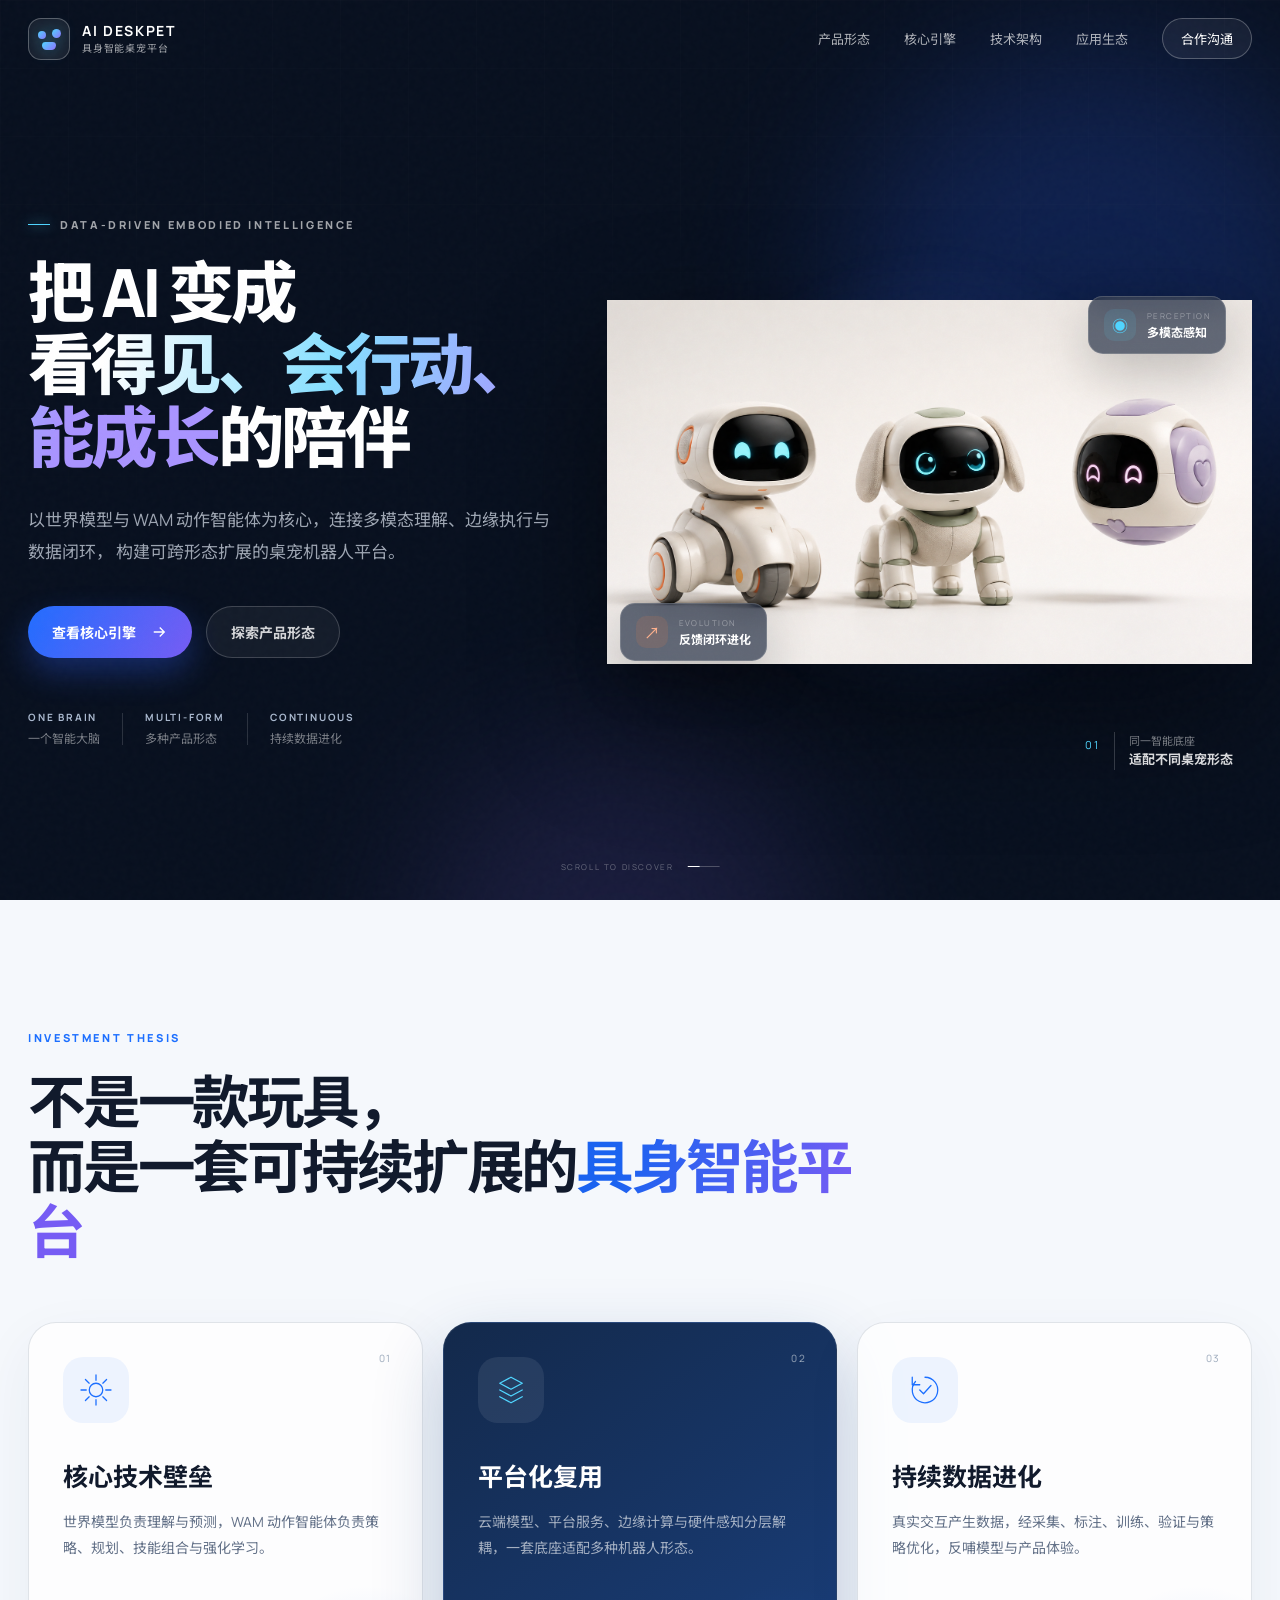
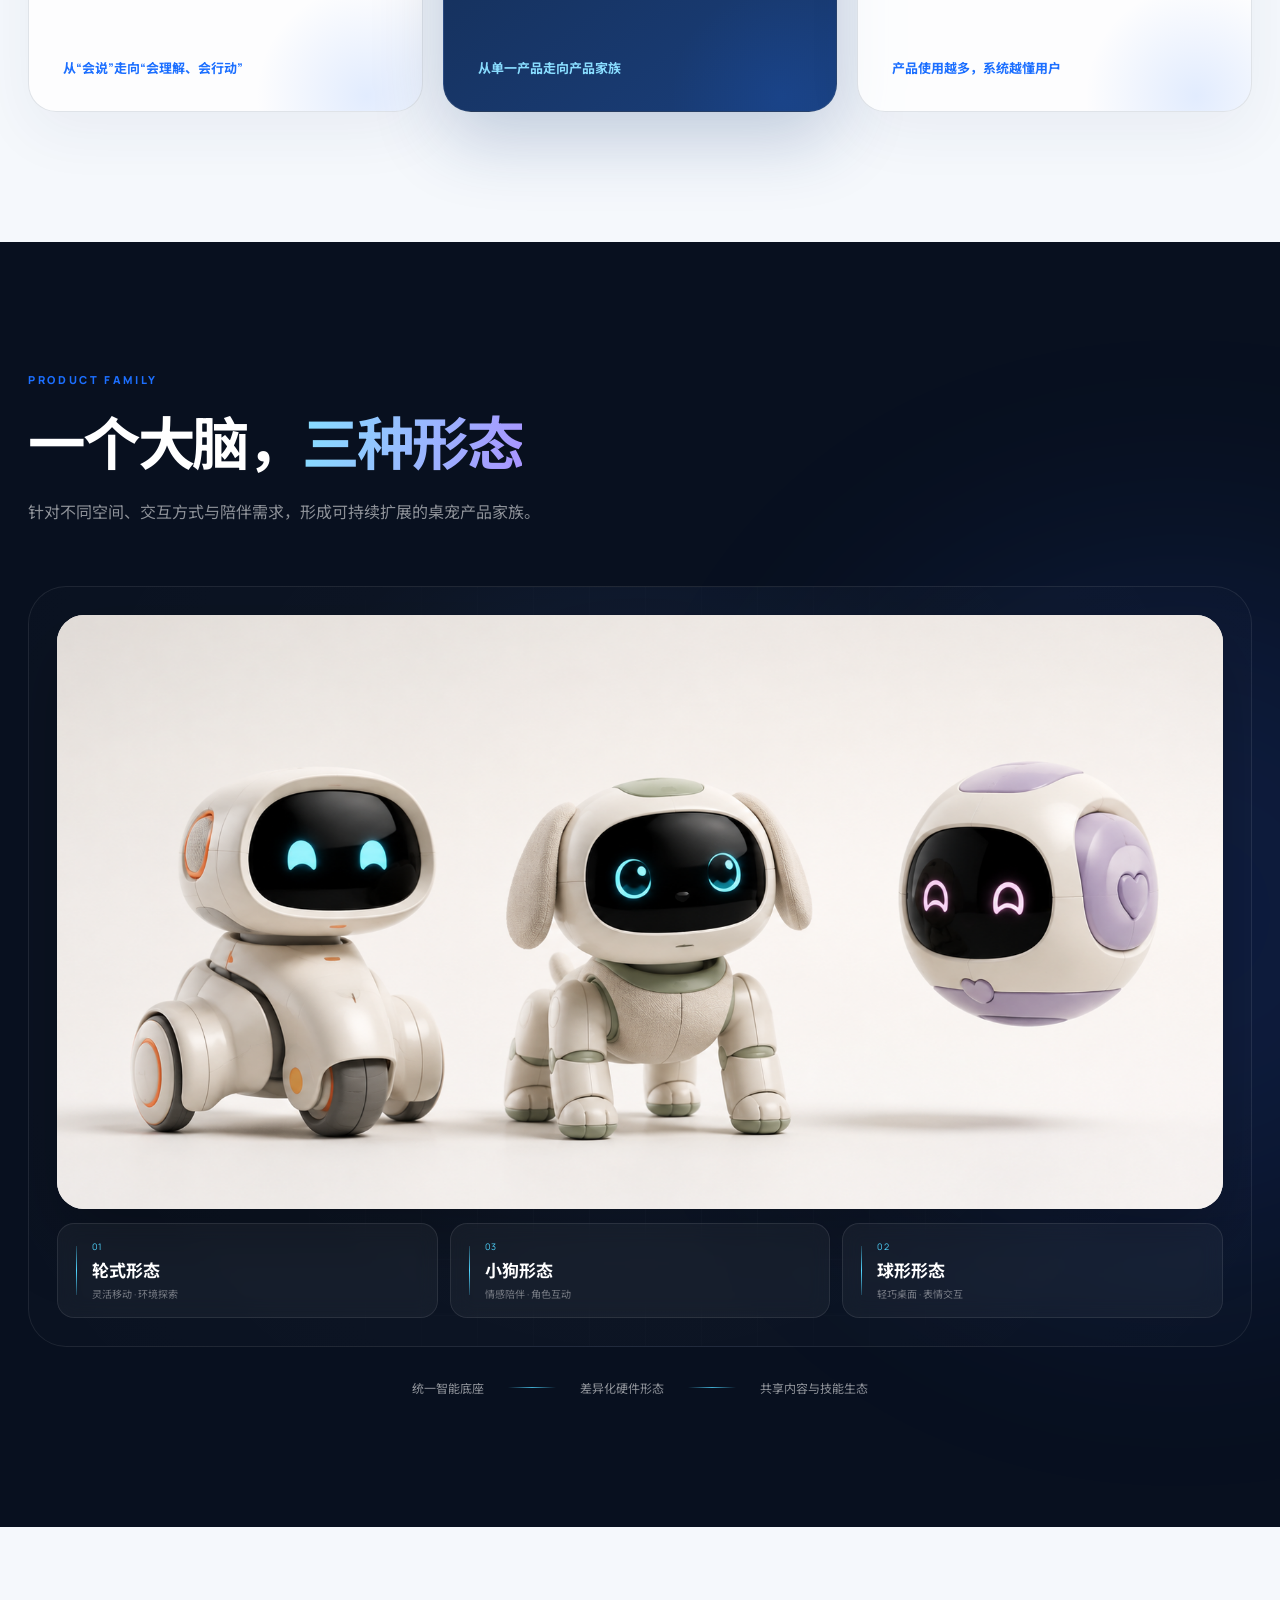
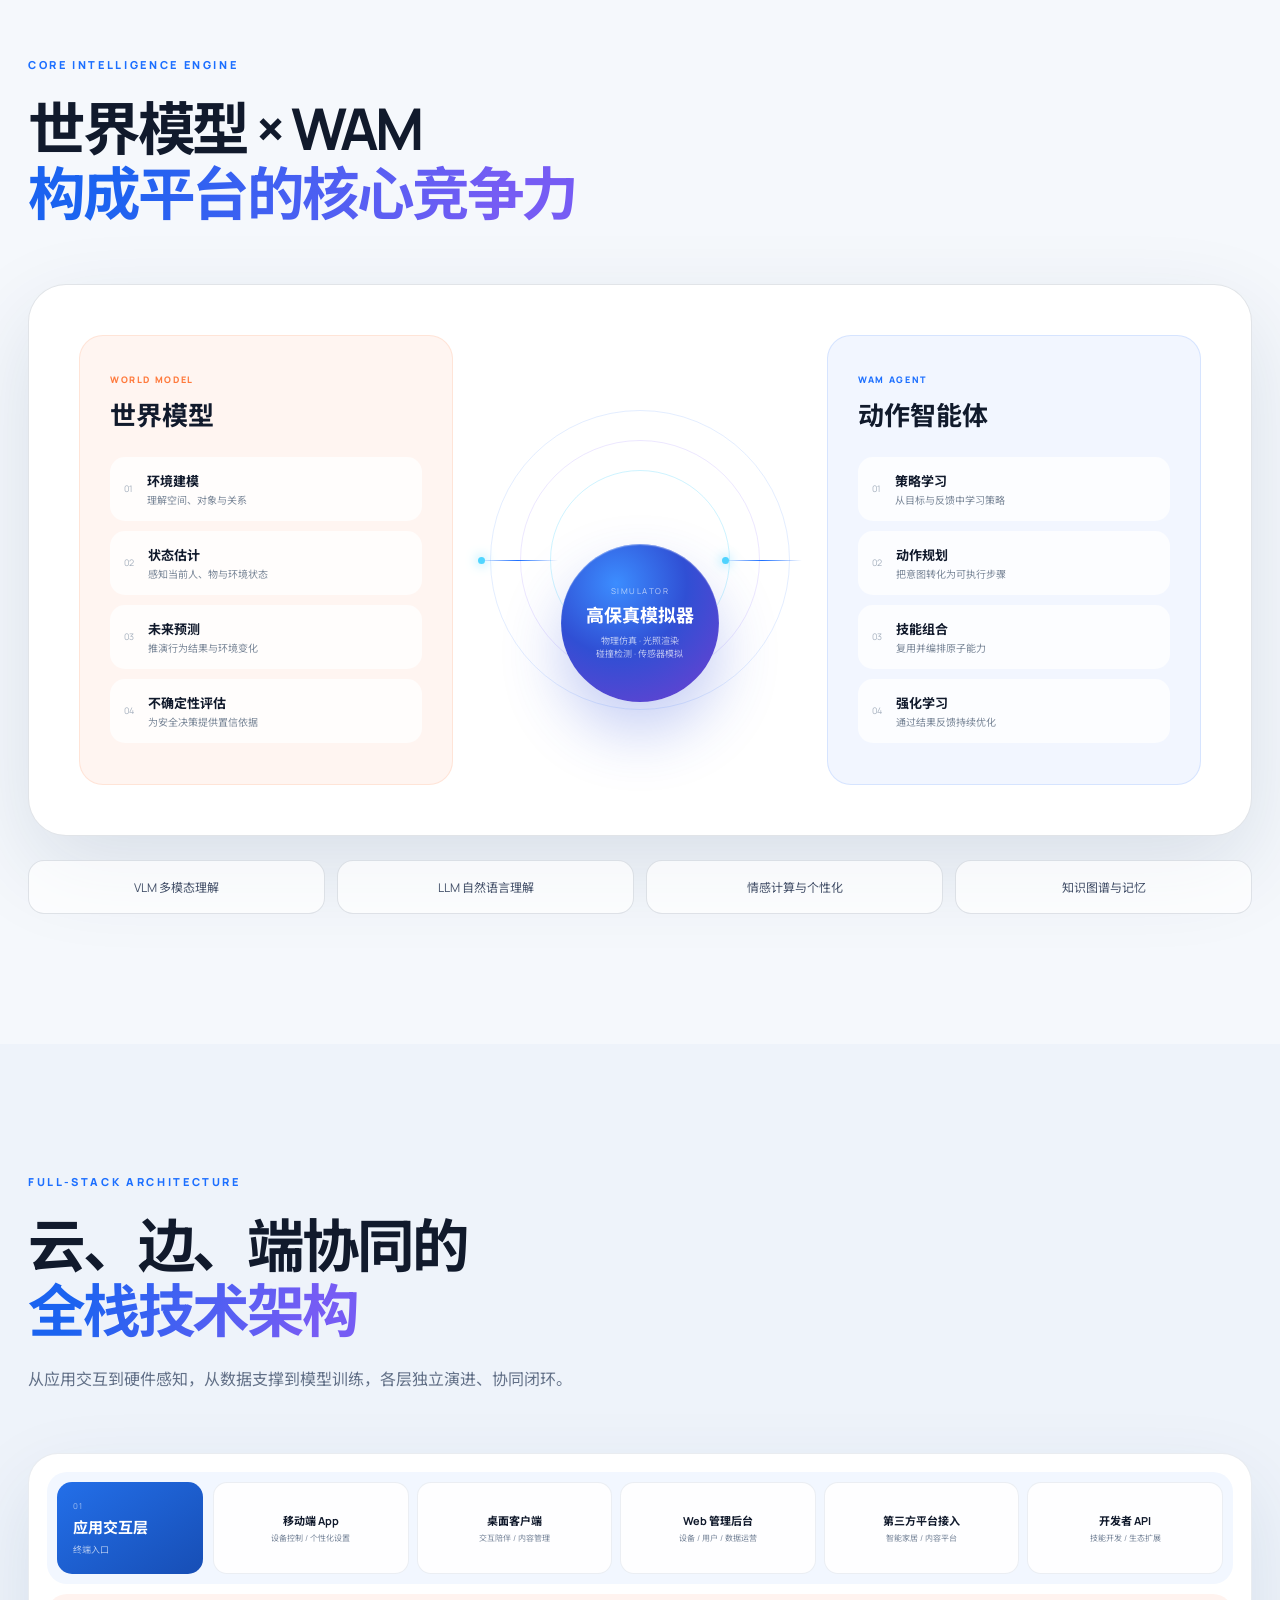
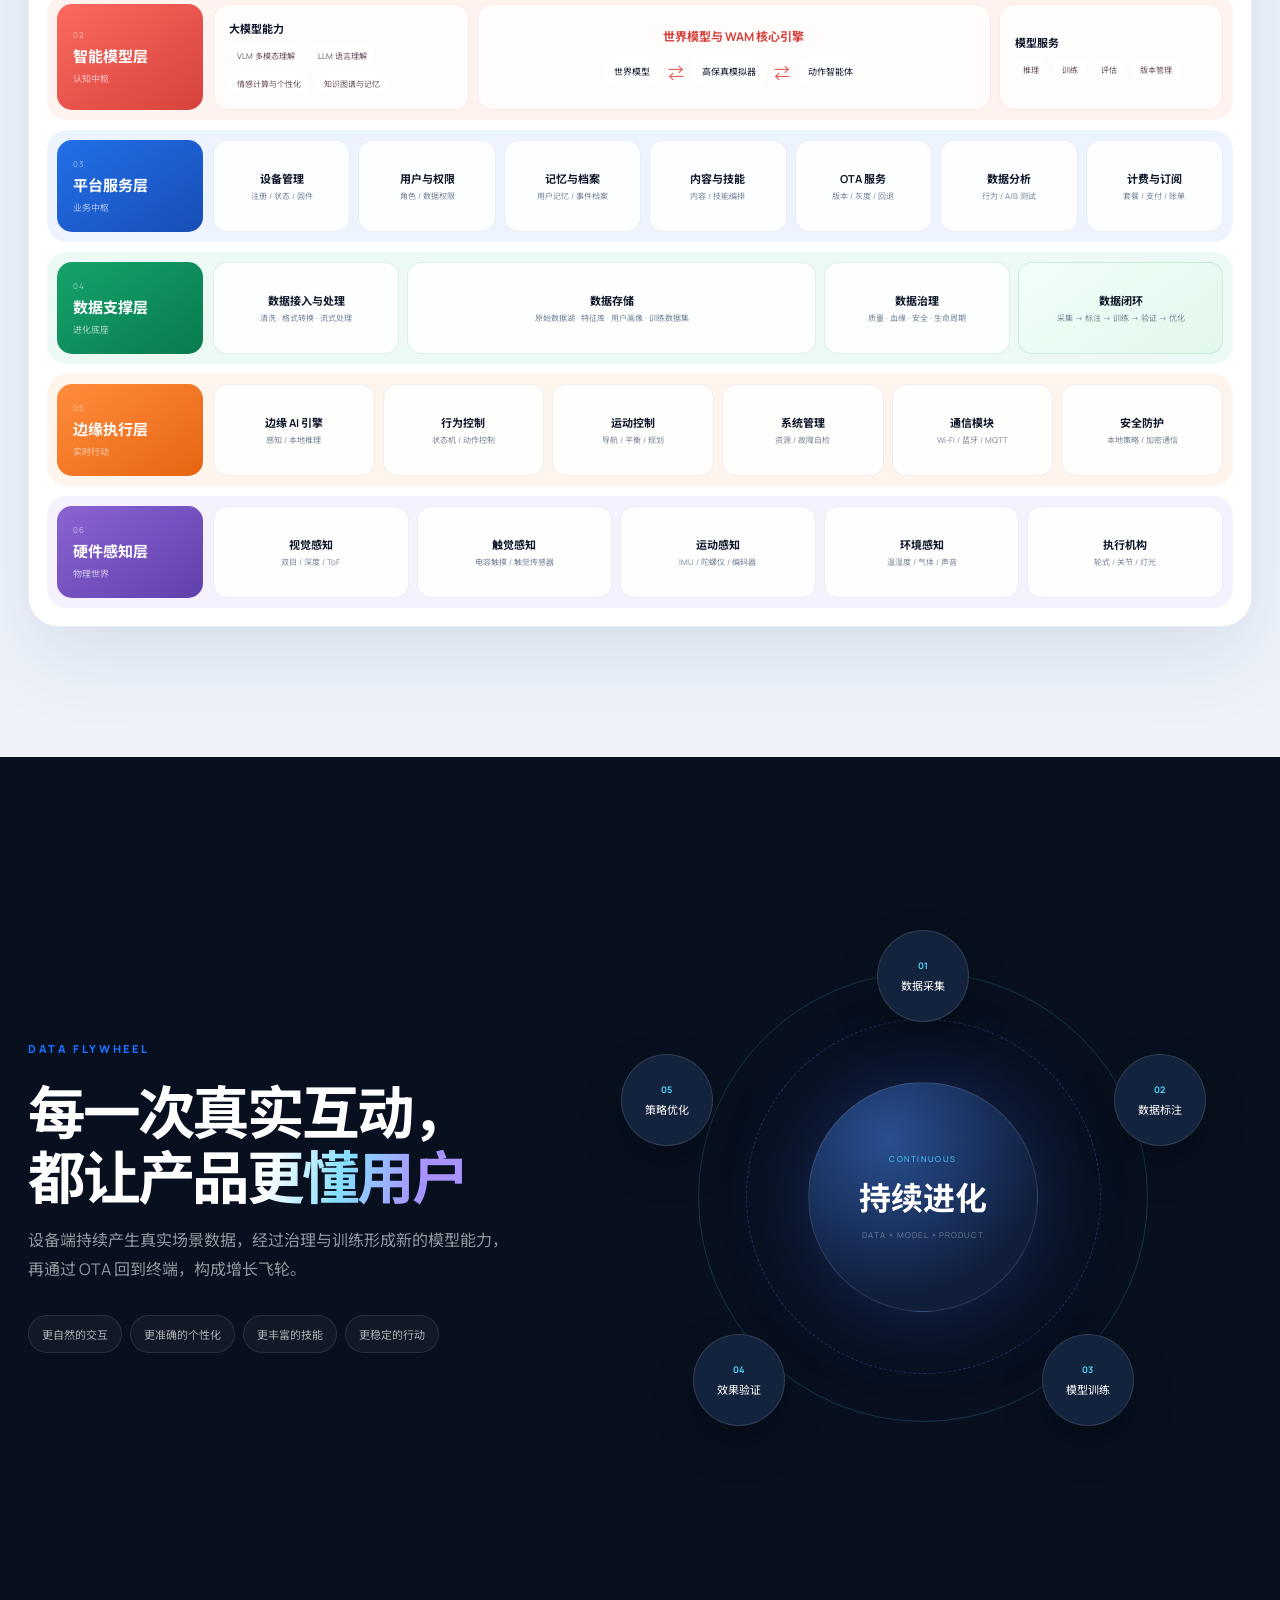
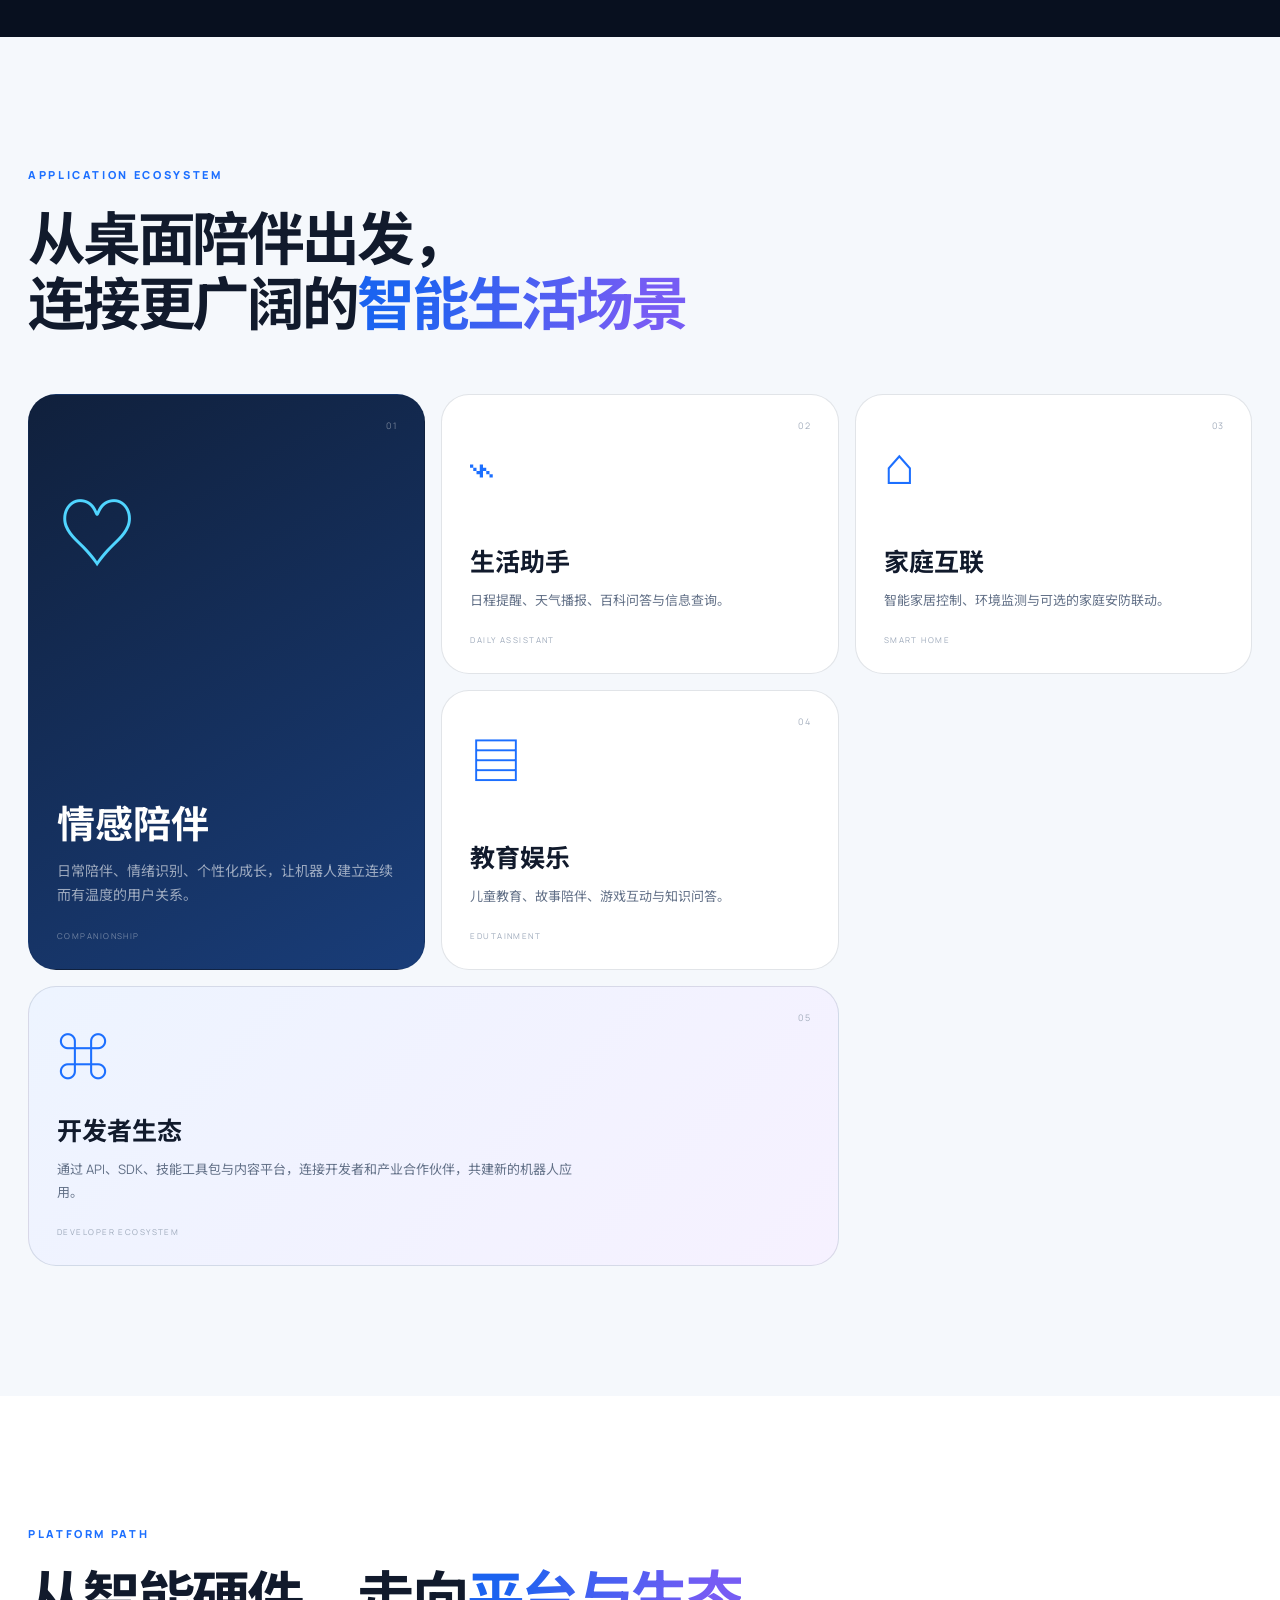
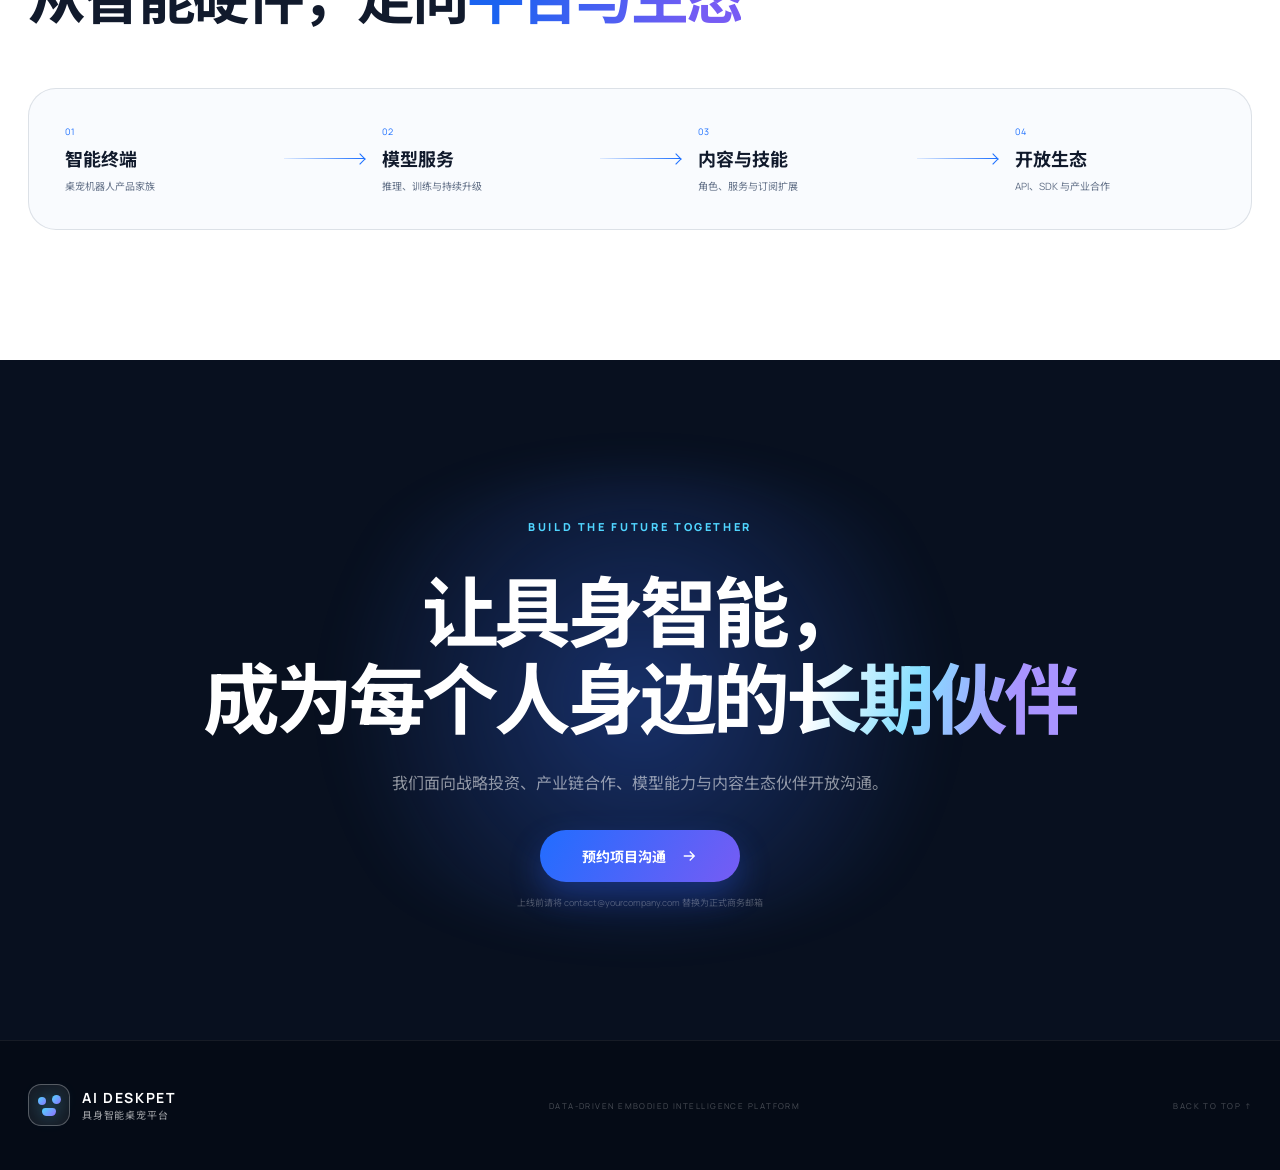
==== commit 5200ed68: "Add files via upload" ====
--- a/index.html
+++ b/index.html
@@ -141,10 +141,14 @@
         </div>
 
         <div class="product-stage reveal">
-          <img src="assets/hero-robot-lineup.png" alt="三种桌宠机器人产品形态" />
-          <div class="product-label label-left"><span>01</span><b>轮式形态</b><small>灵活移动 · 环境探索</small></div>
-          <div class="product-label label-center"><span>03</span><b>小狗形态</b><small>情感陪伴 · 角色互动</small></div>
-          <div class="product-label label-right"><span>02</span><b>球形形态</b><small>轻巧桌面 · 表情交互</small></div>
+          <div class="product-image-wrap">
+            <img src="assets/hero-robot-lineup.png" alt="三种桌宠机器人产品形态" />
+          </div>
+          <div class="product-labels" aria-label="三种产品形态">
+            <div class="product-label"><span>01</span><b>轮式形态</b><small>灵活移动 · 环境探索</small></div>
+            <div class="product-label"><span>03</span><b>小狗形态</b><small>情感陪伴 · 角色互动</small></div>
+            <div class="product-label"><span>02</span><b>球形形态</b><small>轻巧桌面 · 表情交互</small></div>
+          </div>
         </div>
 
         <div class="product-principle reveal">
--- a/styles.css
+++ b/styles.css
@@ -139,13 +139,15 @@
 
 .product { padding: 130px max(28px, calc((100vw - 1320px) / 2)); position: relative; overflow: hidden; }
 .product:before { content: ""; position: absolute; width: 700px; height: 700px; border-radius: 50%; background: rgba(46,103,255,.13); filter: blur(120px); right: -250px; top: 25%; }
-.product-stage { min-height: 620px; position: relative; border-radius: var(--radius-xl); background: radial-gradient(circle at 50% 40%, rgba(79,129,255,.18), rgba(255,255,255,.025) 52%, rgba(255,255,255,.01)); border: 1px solid rgba(255,255,255,.08); display: grid; place-items: center; overflow: hidden; }
+.product-stage { position: relative; border-radius: var(--radius-xl); background: radial-gradient(circle at 50% 40%, rgba(79,129,255,.18), rgba(255,255,255,.025) 52%, rgba(255,255,255,.01)); border: 1px solid rgba(255,255,255,.08); padding: 28px; overflow: hidden; }
 .product-stage:before { content: ""; position: absolute; inset: 0; background-image: linear-gradient(rgba(255,255,255,.04) 1px, transparent 1px), linear-gradient(90deg, rgba(255,255,255,.04) 1px, transparent 1px); background-size: 56px 56px; mask-image: radial-gradient(circle, black, transparent 75%); }
-.product-stage > img { width: min(1000px, 88%); position: relative; z-index: 2; filter: drop-shadow(0 48px 58px rgba(0,0,0,.42)); }
-.product-label { position: absolute; z-index: 4; display: grid; gap: 4px; padding-left: 16px; border-left: 1px solid rgba(255,255,255,.22); }
+.product-image-wrap { position: relative; z-index: 2; border-radius: 27px; overflow: hidden; background: #f6f3f0; box-shadow: 0 30px 70px rgba(0,0,0,.25); }
+.product-image-wrap img { width: 100%; aspect-ratio: 16 / 8.15; object-fit: cover; }
+.product-labels { position: relative; z-index: 3; display: grid; grid-template-columns: repeat(3, 1fr); gap: 12px; margin-top: 14px; }
+.product-label { min-height: 92px; display: grid; align-content: center; gap: 4px; padding: 16px 20px 16px 34px; border: 1px solid rgba(255,255,255,.09); border-radius: 17px; background: rgba(255,255,255,.045); backdrop-filter: blur(10px); position: relative; }
+.product-label:before { content: ""; position: absolute; left: 18px; top: 22px; bottom: 22px; width: 1px; background: linear-gradient(180deg, rgba(80,213,255,.2), var(--cyan), rgba(80,213,255,.2)); }
 .product-label span { color: var(--cyan); font-size: 9px; letter-spacing: .16em; }
 .product-label b { font-size: 17px; }.product-label small { color: rgba(255,255,255,.42); font-size: 10px; }
-.label-left { left: 5%; top: 20%; }.label-center { left: 43%; bottom: 8%; }.label-right { right: 5%; top: 18%; }
 .product-principle { display: flex; justify-content: center; align-items: center; gap: 24px; margin-top: 32px; color: rgba(255,255,255,.55); font-size: 12px; }
 .product-principle i { width: 48px; height: 1px; background: linear-gradient(90deg, transparent, rgba(80,213,255,.8), transparent); }
 
@@ -241,7 +243,7 @@
   .hero { padding: 116px 20px 76px; min-height: auto; gap: 24px; }.hero h1 { font-size: 46px; }.hero-lead { font-size: 14px; }.hero-actions { flex-direction: column; align-items: stretch; }.button { width: 100%; }.hero-proof { gap: 10px; justify-content: space-between; }.hero-proof i { height: 25px; }.hero-proof b { font-size: 8px; }.hero-proof span { font-size: 9px; }
   .hero-visual { min-height: 360px; }.signal-card { display: none; }.hero-caption { bottom: 0; }.scroll-cue { display: none; }
   .thesis, .engine, .architecture, .scenarios, .roadmap, .product, .data-loop { padding: 88px 20px; }.section-heading { margin-bottom: 38px; }.section-heading h2, .loop-copy h2 { font-size: 39px; }
-  .thesis-card { padding: 26px; }.product-stage { min-height: 390px; }.product-label { display: none; }.product-principle { flex-wrap: wrap; gap: 10px; }.product-principle i { width: 24px; }
+  .thesis-card { padding: 26px; }.product-stage { padding: 12px; }.product-image-wrap { border-radius: 22px; }.product-image-wrap img { aspect-ratio: 16 / 10; }.product-labels { grid-template-columns: 1fr; }.product-label { min-height: 76px; }.product-principle { flex-wrap: wrap; gap: 10px; }.product-principle i { width: 24px; }
   .engine-canvas { padding: 14px; gap: 12px; }.engine-side { padding: 22px; }.simulation-core { min-height: 300px; }.core-rings i { width: 250px; height: 250px; }.core-rings i:nth-child(2) { width: 205px; height: 205px; }.model-foundation { grid-template-columns: repeat(2,1fr); }
   .architecture-board { padding: 8px; }.arch-row { grid-template-columns: 1fr; }.arch-label { min-height: 66px; }.arch-items.five, .arch-items.six, .arch-items.seven { grid-template-columns: repeat(2,1fr); }.arch-data-grid { grid-template-columns: 1fr; }.core-engine-mini > div { flex-wrap: wrap; }
   .loop-visual { min-height: 470px; transform: scale(.82); margin: -40px -40px; }.loop-ring { width: 380px; height: 380px; }.ring-b { width: 290px; height: 290px; }.loop-node { width: 78px; height: 78px; }.loop-center { width: 190px; height: 190px; }.loop-center b { font-size: 26px; }
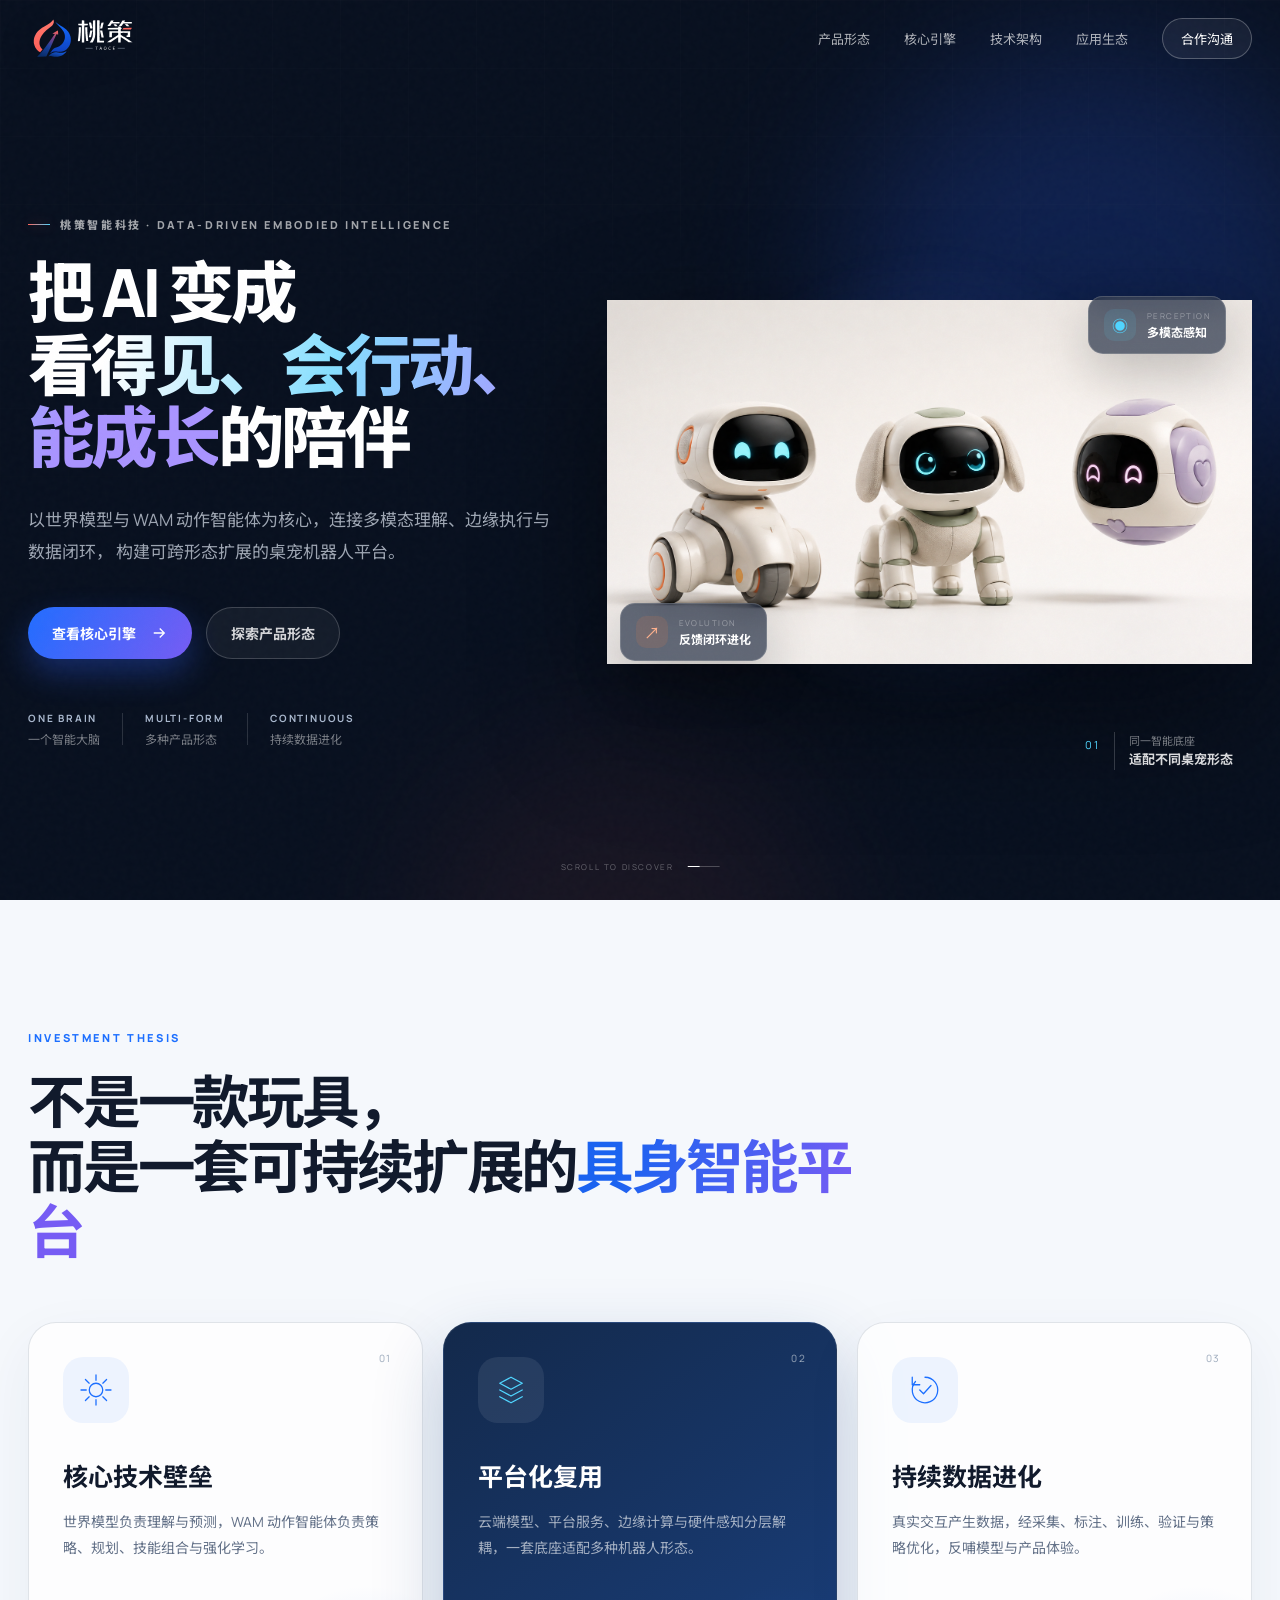
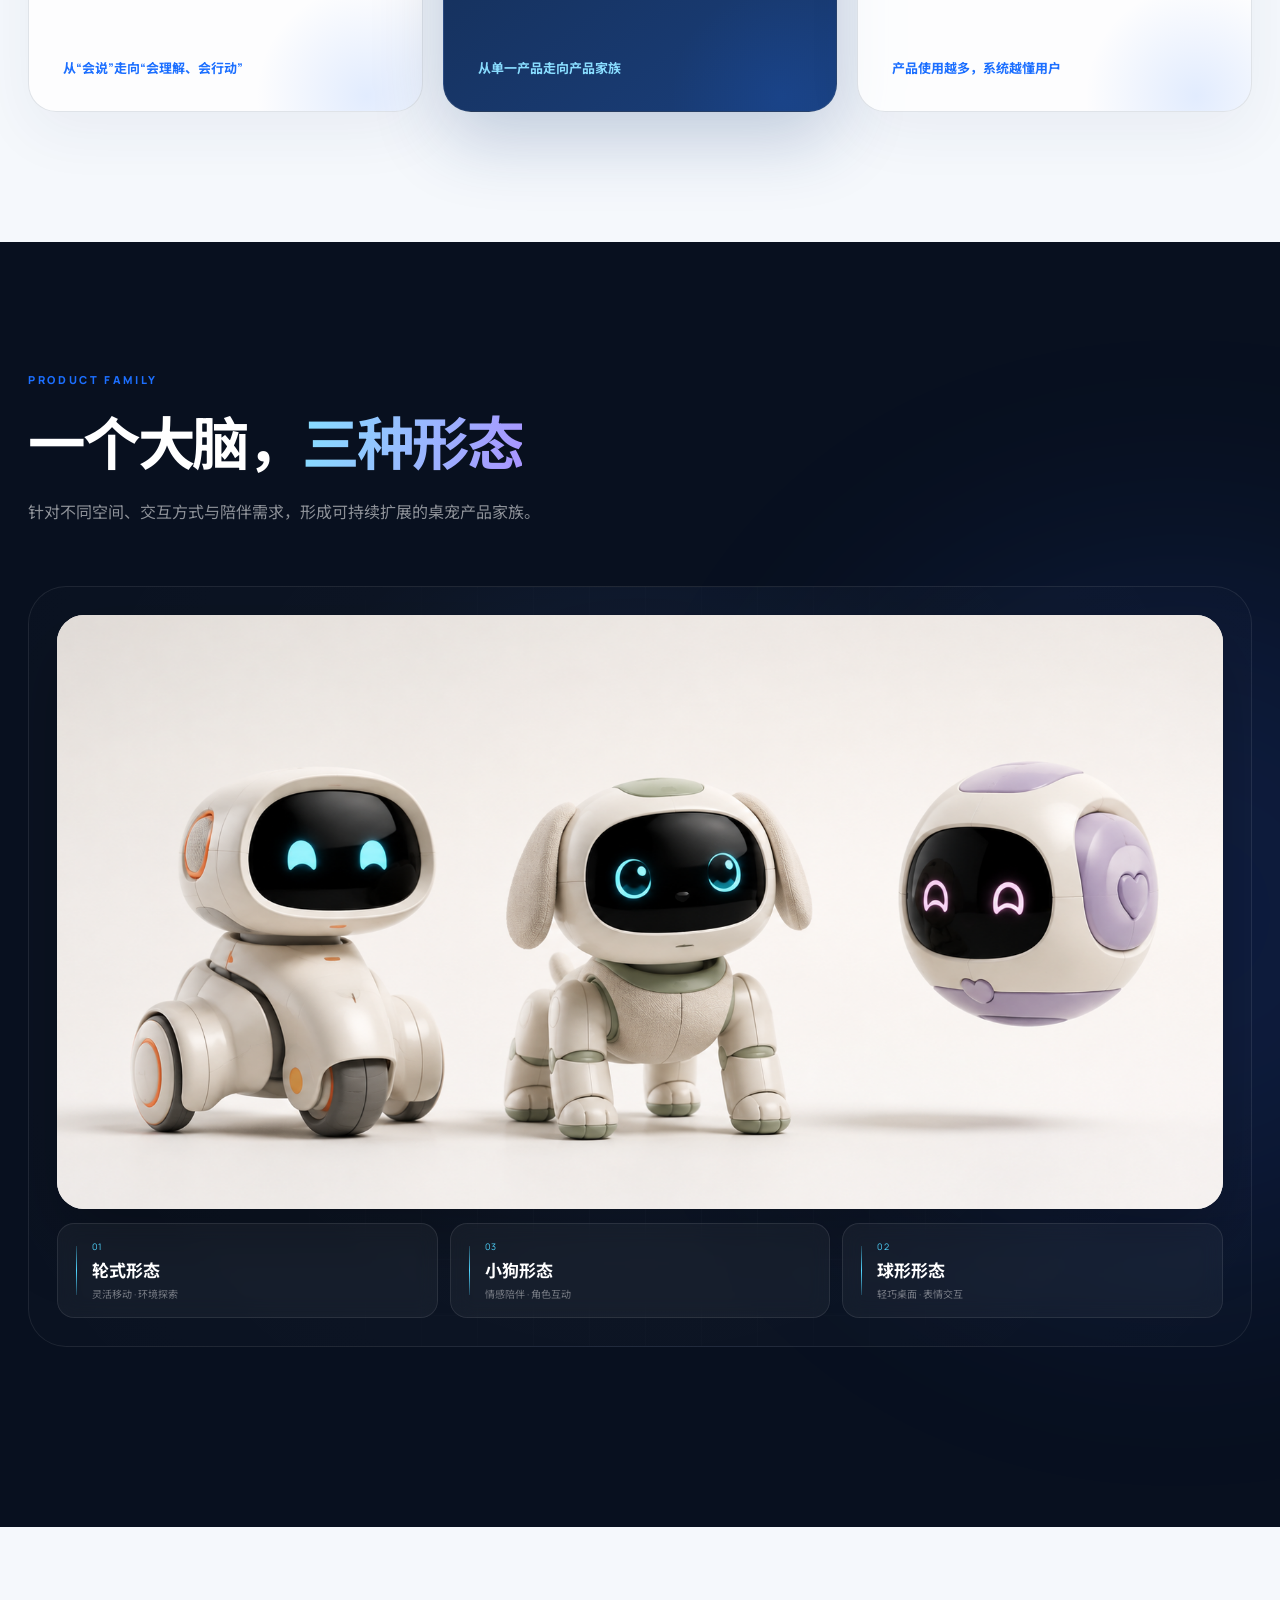
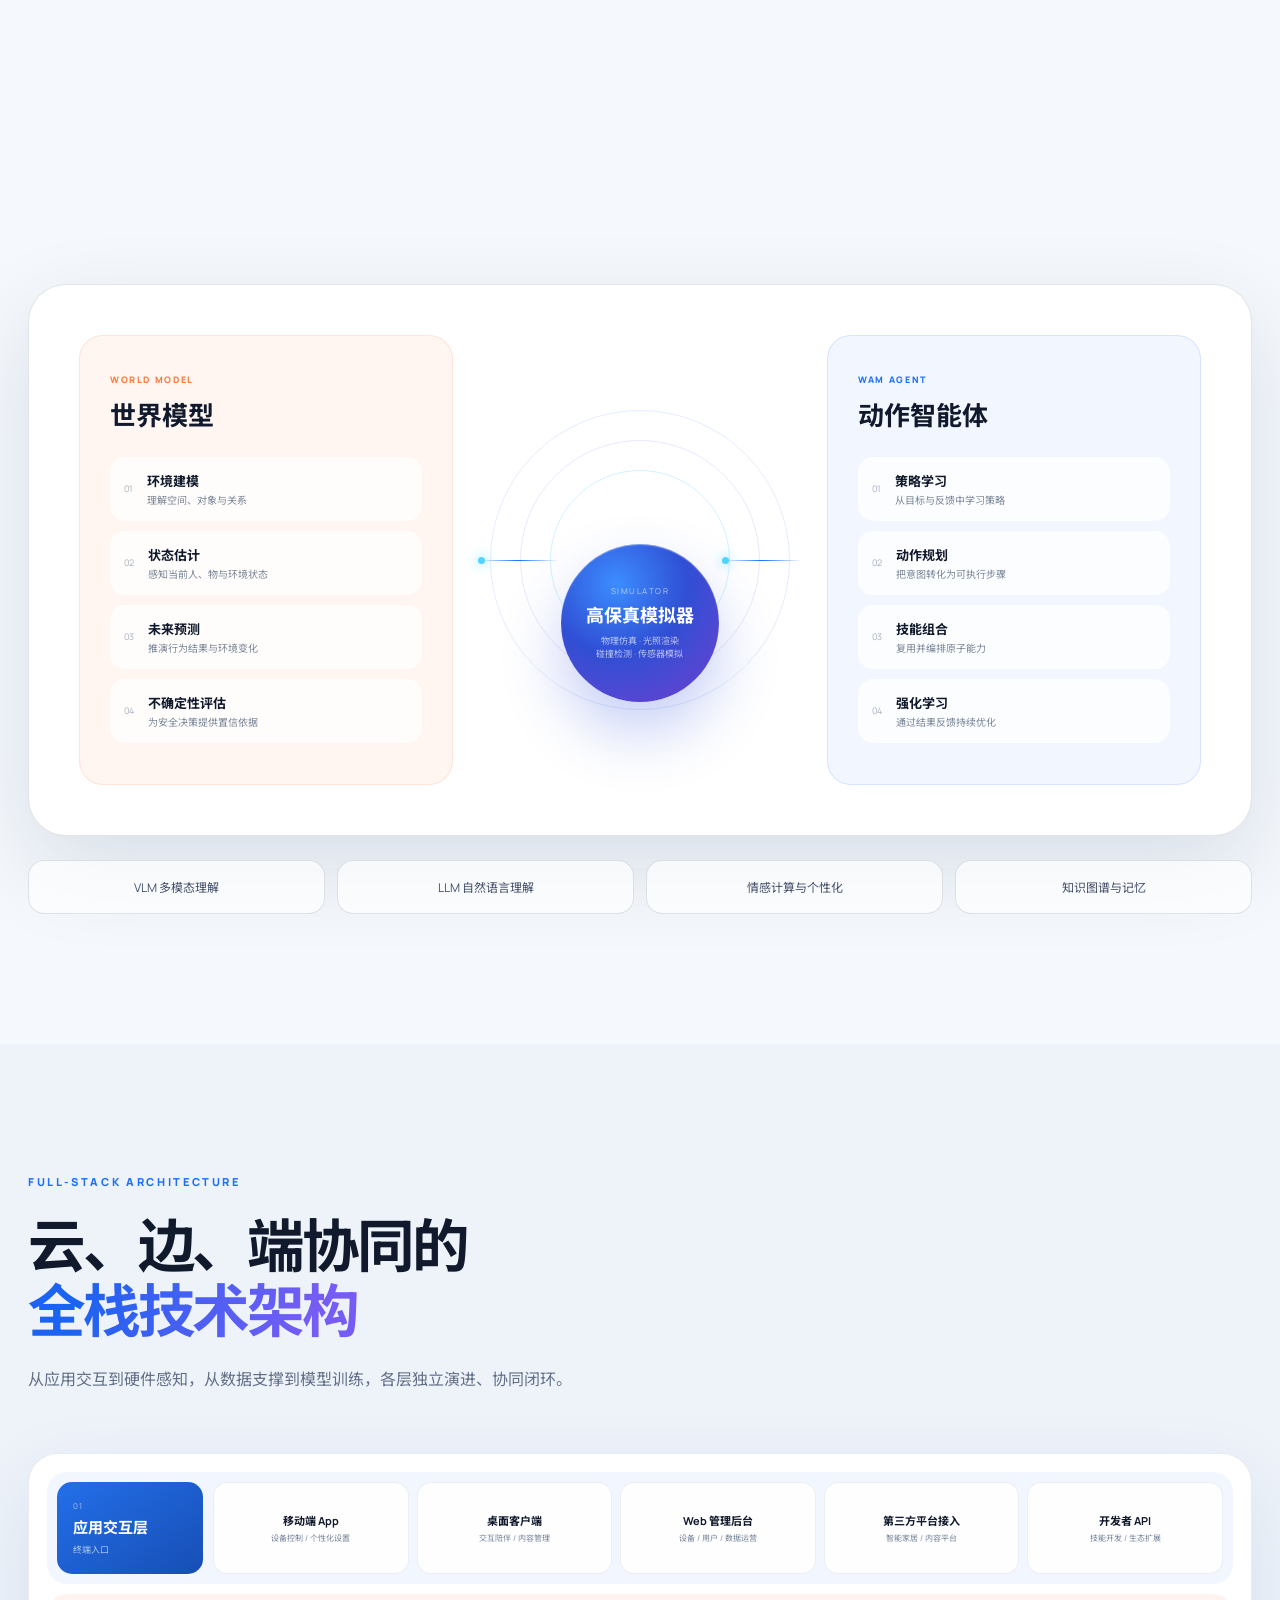
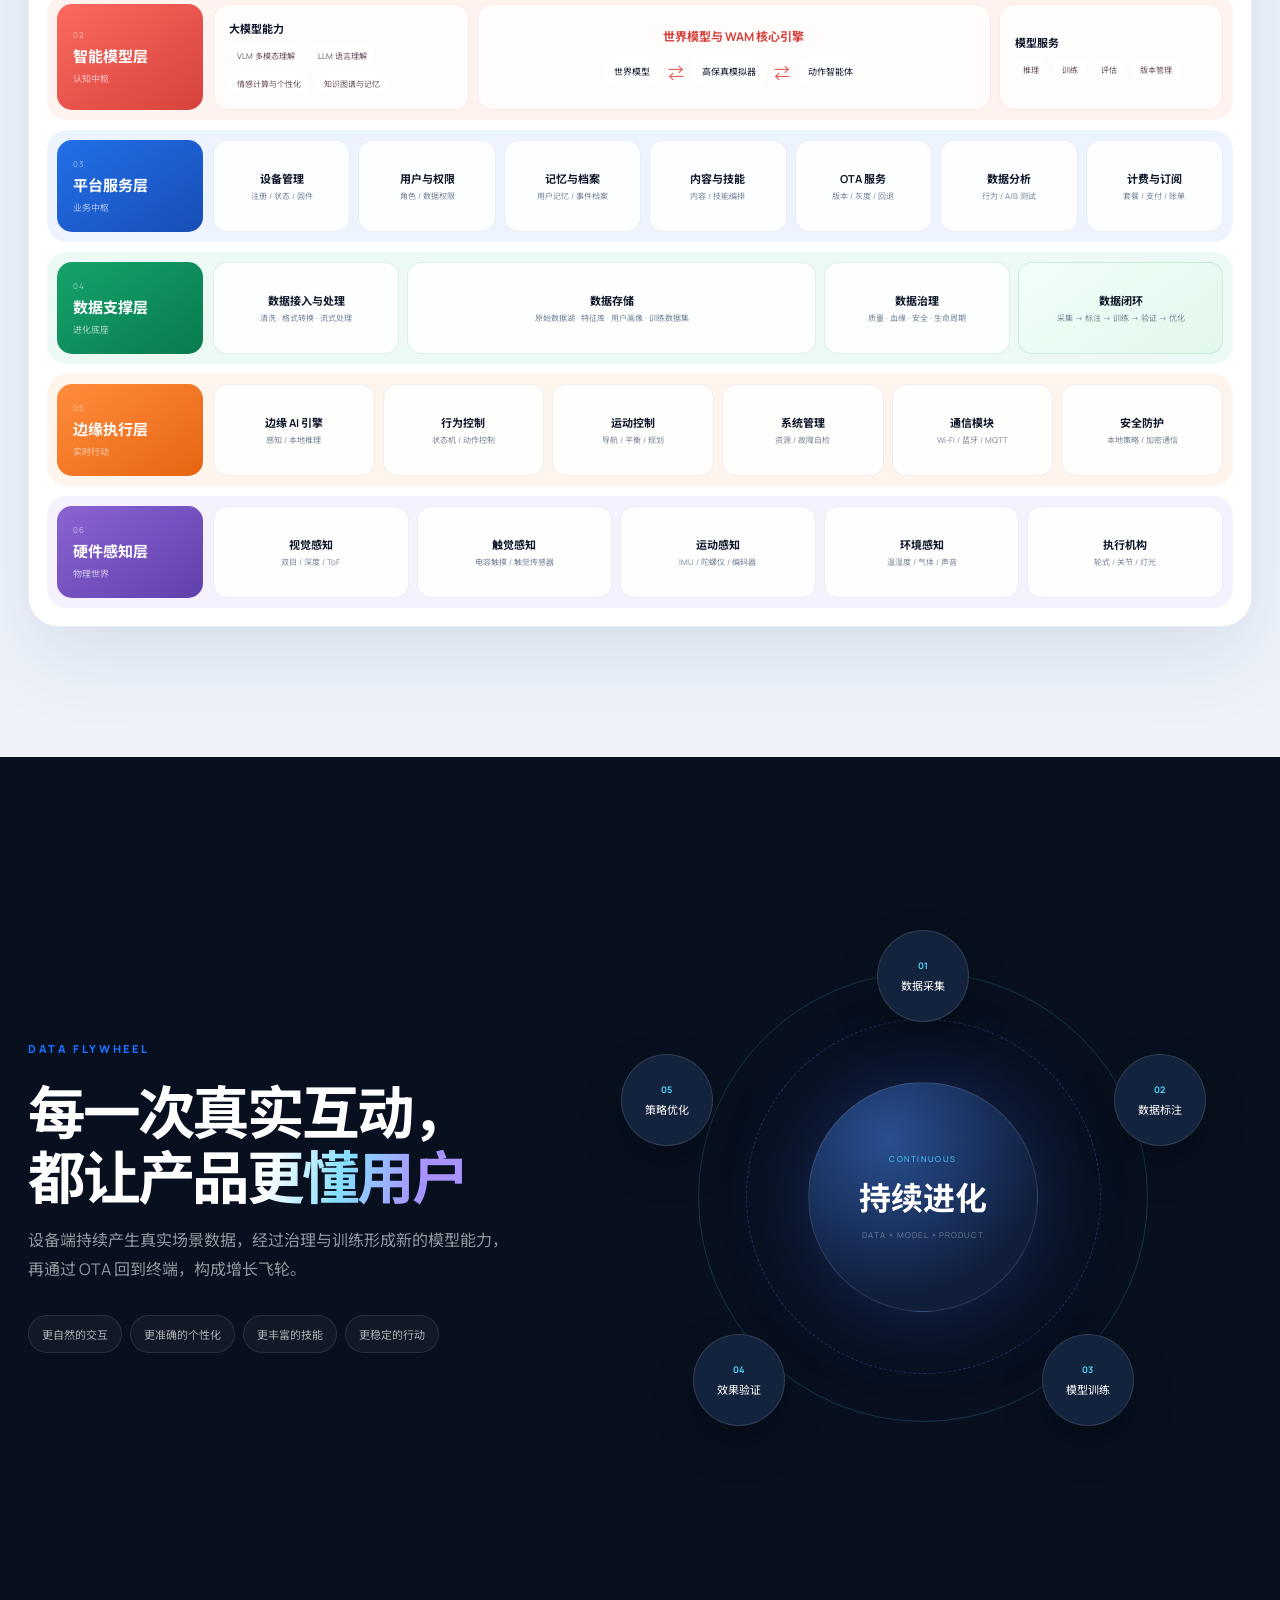
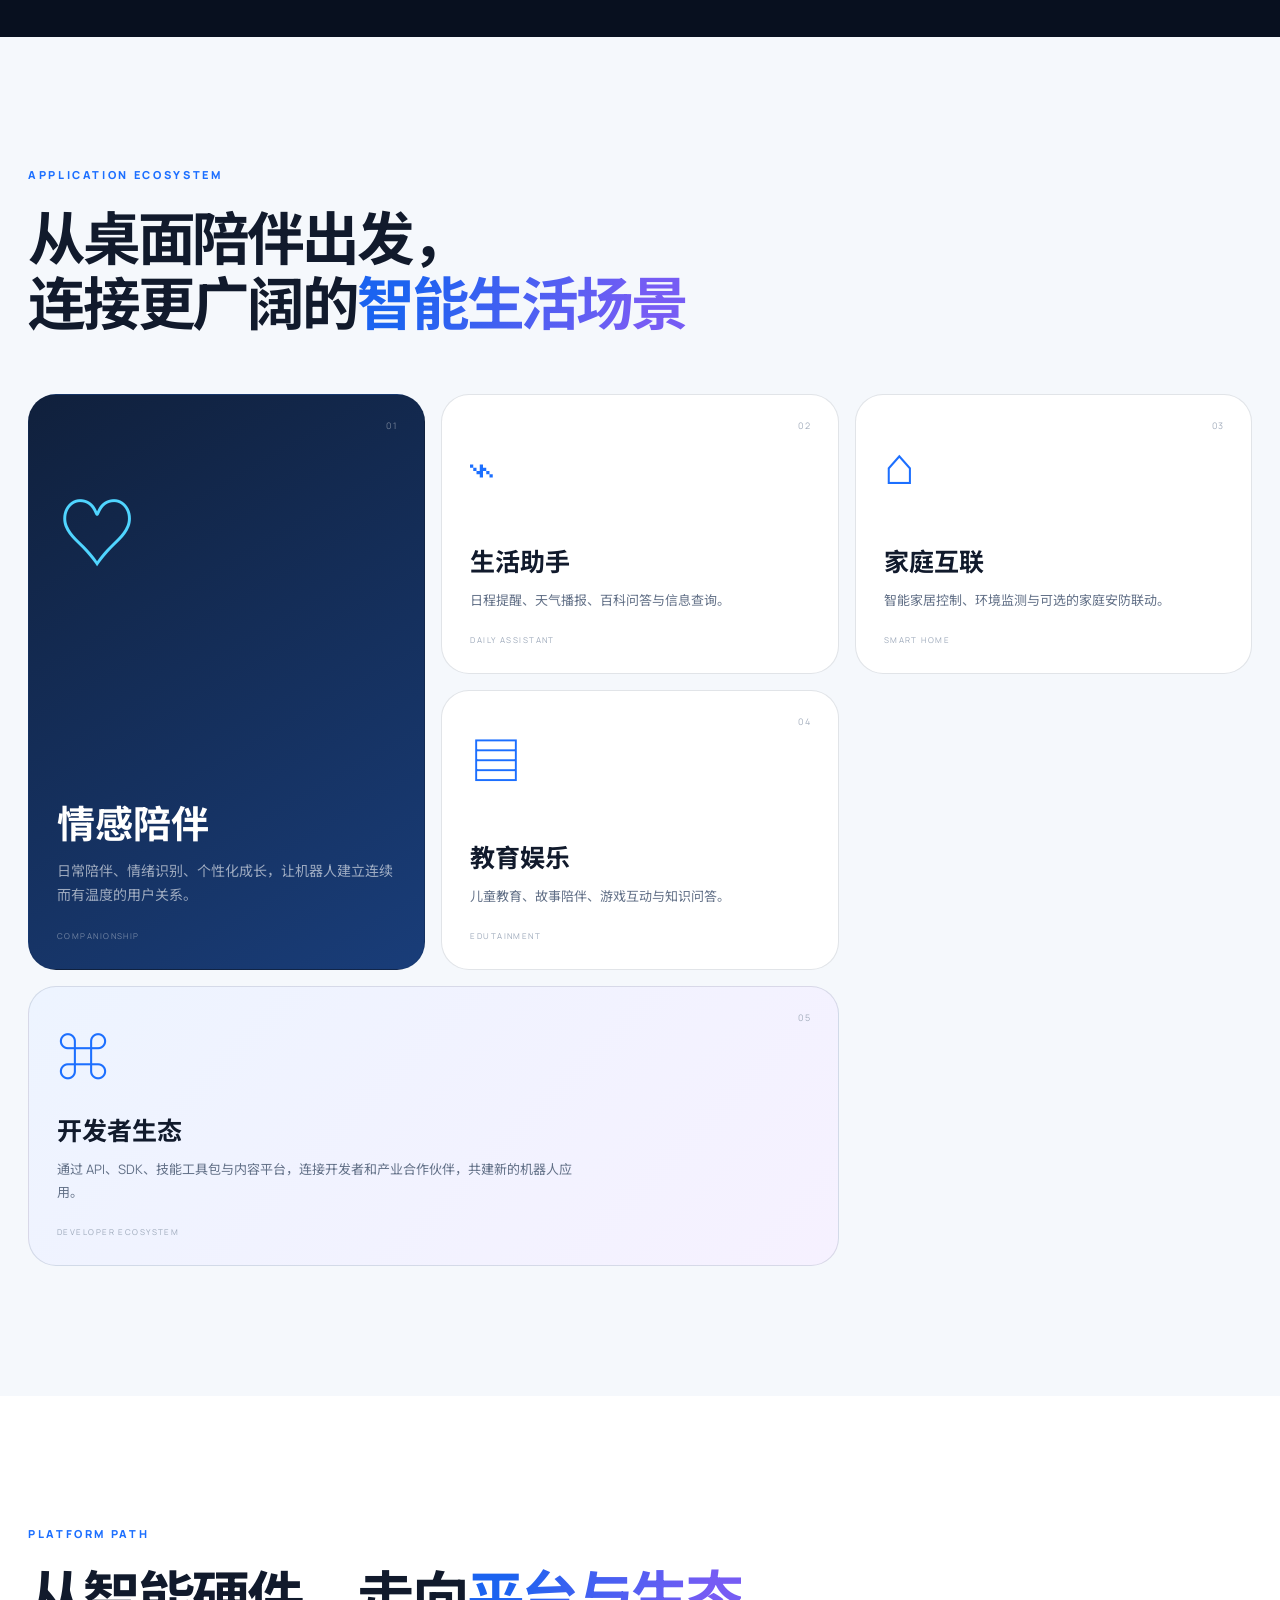
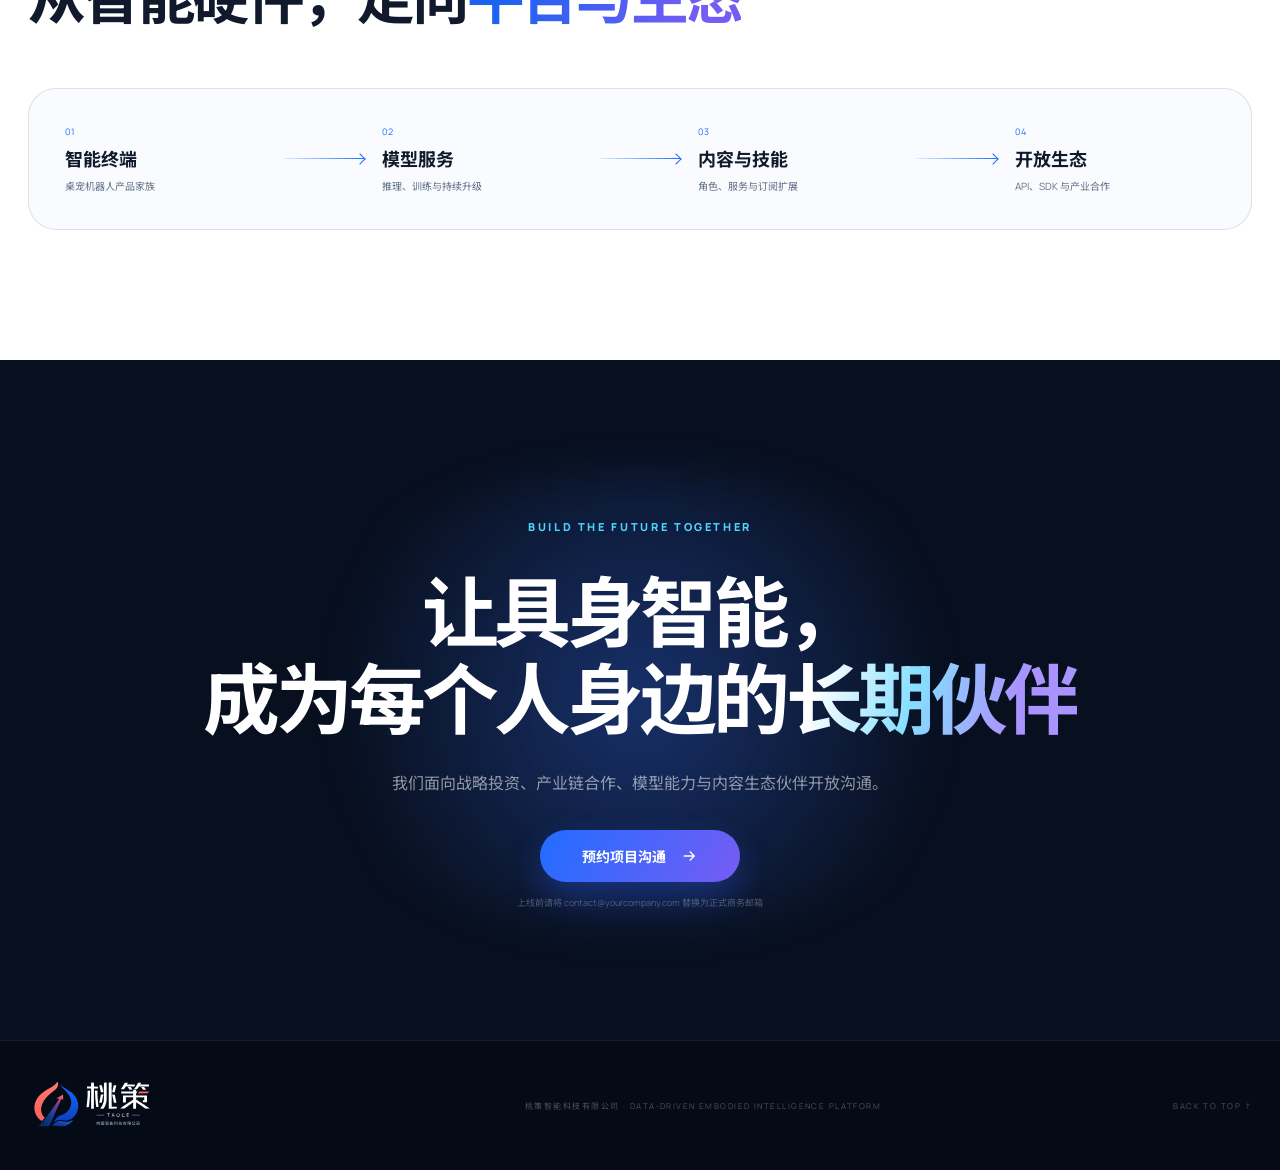
==== commit 879bbebb: "Add files via upload" ====
--- a/index.html
+++ b/index.html
@@ -5,25 +5,278 @@
     <meta name="viewport" content="width=device-width, initial-scale=1.0" />
     <meta
       name="description"
-      content="数据驱动的具身智能桌宠平台——以世界模型与 WAM 动作智能体为核心，连接多模态理解、边缘执行与数据闭环。"
+      content="桃策智能科技有限公司打造数据驱动的具身智能桌宠平台，以世界模型与 WAM 动作智能体为核心，连接多模态理解、边缘执行与数据闭环。"
     />
     <meta name="theme-color" content="#07101f" />
-    <title>AI桌宠机器人｜数据驱动的具身智能平台</title>
-    <link rel="icon" href="assets/favicon.svg" type="image/svg+xml" />
-    <link rel="stylesheet" href="styles.css" />
+    <title>桃策智能科技｜AI桌宠机器人与具身智能平台</title>
+    <link rel="icon" href="[data-uri]" type="image/svg+xml" />
+    <style>
+@import url("https://fonts.googleapis.com/css2?family=Manrope:wght@400;500;600;700;800&family=Noto+Sans+SC:wght@400;500;600;700;800;900&display=swap");
+
+:root {
+  --ink: #08101f;
+  --ink-2: #101b31;
+  --paper: #f5f8fc;
+  --white: #ffffff;
+  --text: #111a2c;
+  --muted: #627087;
+  --line: rgba(14, 37, 71, 0.12);
+  --blue: #1c6fff;
+  --cyan: #50d5ff;
+  --violet: #8f71ff;
+  --coral: #ff655c;
+  --orange: #ff7a3d;
+  --green: #21a872;
+  --radius-xl: 38px;
+  --radius-lg: 28px;
+  --radius-md: 20px;
+  --shadow: 0 32px 90px rgba(18, 46, 89, 0.12);
+}
+
+* { box-sizing: border-box; }
+html { scroll-behavior: smooth; }
+body {
+  margin: 0;
+  color: var(--text);
+  background: var(--paper);
+  font-family: "Manrope", "Noto Sans SC", "PingFang SC", "Microsoft YaHei", sans-serif;
+  -webkit-font-smoothing: antialiased;
+  overflow-x: hidden;
+}
+body.nav-open { overflow: hidden; }
+a { color: inherit; text-decoration: none; }
+img { display: block; max-width: 100%; }
+button { font: inherit; }
+.sr-only { position: absolute; width: 1px; height: 1px; padding: 0; margin: -1px; overflow: hidden; clip: rect(0,0,0,0); white-space: nowrap; border: 0; }
+
+.page-noise {
+  position: fixed; inset: 0; z-index: 999; pointer-events: none; opacity: .025;
+  background-image: url("data:image/svg+xml,%3Csvg viewBox='0 0 180 180' xmlns='http://www.w3.org/2000/svg'%3E%3Cfilter id='n'%3E%3CfeTurbulence type='fractalNoise' baseFrequency='.85' numOctaves='3' stitchTiles='stitch'/%3E%3C/filter%3E%3Crect width='100%25' height='100%25' filter='url(%23n)' opacity='.8'/%3E%3C/svg%3E");
+}
+
+.site-header {
+  position: fixed; z-index: 100; top: 0; left: 0; right: 0;
+  min-height: 78px; padding: 0 max(28px, calc((100vw - 1440px) / 2));
+  display: flex; align-items: center; justify-content: space-between;
+  color: white; transition: background .35s ease, border-color .35s ease, backdrop-filter .35s ease;
+  border-bottom: 1px solid transparent;
+}
+.site-header.scrolled { background: rgba(7,16,31,.82); backdrop-filter: blur(18px); border-color: rgba(255,255,255,.09); }
+.brand { display: inline-flex; align-items: center; }
+.brand-logo { display: block; width: auto; object-fit: contain; }
+.brand-logo-header { height: 48px; max-width: min(198px, 42vw); filter: drop-shadow(0 7px 18px rgba(0,0,0,.18)); }
+.site-nav { display: flex; align-items: center; gap: 34px; font-size: 13px; }
+.site-nav > a:not(.nav-cta) { color: rgba(255,255,255,.68); transition: color .2s ease; }
+.site-nav > a:not(.nav-cta):hover { color: white; }
+.nav-cta { border: 1px solid rgba(255,255,255,.26); padding: 10px 18px; border-radius: 999px; background: rgba(255,255,255,.06); transition: background .2s ease, border .2s ease; }
+.nav-cta:hover { background: rgba(255,101,92,.12); border-color: rgba(255,137,128,.55); }
+.menu-toggle { display: none; width: 44px; height: 44px; border: 0; background: transparent; position: relative; }
+.menu-toggle > span:not(.sr-only) { position: absolute; left: 10px; width: 24px; height: 1px; background: white; transition: .25s ease; }
+.menu-toggle > span:first-child { top: 17px; }.menu-toggle > span:nth-child(2) { top: 25px; }
+
+.section-dark { color: white; background: var(--ink); }
+.hero { min-height: 100vh; position: relative; overflow: hidden; padding: 150px max(28px, calc((100vw - 1440px) / 2)) 86px; display: grid; grid-template-columns: .91fr 1.09fr; align-items: center; gap: 40px; }
+.hero-grid { position: absolute; inset: 0; opacity: .22; background-image: linear-gradient(rgba(255,255,255,.055) 1px, transparent 1px), linear-gradient(90deg, rgba(255,255,255,.055) 1px, transparent 1px); background-size: 68px 68px; mask-image: linear-gradient(to bottom, black, transparent 82%); }
+.aurora { position: absolute; border-radius: 50%; filter: blur(80px); opacity: .38; pointer-events: none; }
+.aurora-a { width: 520px; height: 520px; right: -80px; top: 5%; background: rgba(46,99,255,.55); }
+.aurora-b { width: 420px; height: 420px; left: 32%; bottom: -260px; background: rgba(255,101,92,.18); }
+.hero-copy { position: relative; z-index: 3; max-width: 720px; }
+.eyebrow, .kicker { margin: 0 0 24px; font-size: 11px; font-weight: 800; letter-spacing: .24em; color: var(--blue); }
+.eyebrow { color: rgba(255,255,255,.62); display: flex; align-items: center; gap: 10px; }
+.eyebrow span { width: 22px; height: 1px; background: linear-gradient(90deg, var(--coral), var(--cyan)); box-shadow: 0 0 12px rgba(255,101,92,.42); }
+.hero h1 { margin: 0; font-size: clamp(50px, 5.2vw, 86px); line-height: 1.09; letter-spacing: -.055em; font-weight: 800; }
+.hero h1 em, .section-heading em, .contact h2 em, .loop-copy h2 em { font-style: normal; background: linear-gradient(105deg, #fff 12%, #86dfff 44%, #a994ff 76%); background-clip: text; -webkit-background-clip: text; color: transparent; }
+.hero-lead { max-width: 630px; margin: 30px 0 0; color: rgba(235,243,255,.66); font-size: 17px; line-height: 1.9; }
+.hero-actions { display: flex; gap: 14px; margin-top: 38px; }
+.button { min-height: 52px; display: inline-flex; align-items: center; justify-content: center; gap: 14px; padding: 0 24px; border-radius: 999px; font-size: 14px; font-weight: 700; transition: transform .25s ease, background .25s ease, box-shadow .25s ease; }
+.button svg { width: 18px; fill: none; stroke: currentColor; stroke-width: 1.8; }
+.button:hover { transform: translateY(-2px); }
+.button-primary { color: white; background: linear-gradient(120deg, #216dff, #765cf4); box-shadow: 0 14px 32px rgba(46,97,255,.32); }
+.button-primary:hover { box-shadow: 0 20px 44px rgba(46,97,255,.45); }
+.button-ghost { color: rgba(255,255,255,.82); border: 1px solid rgba(255,255,255,.18); background: rgba(255,255,255,.05); }
+.hero-proof { display: flex; align-items: center; gap: 22px; margin-top: 52px; }
+.hero-proof div { display: grid; gap: 5px; }
+.hero-proof b { font-size: 10px; letter-spacing: .18em; color: #aab9cf; }
+.hero-proof span { font-size: 12px; color: rgba(255,255,255,.46); }
+.hero-proof i { width: 1px; height: 32px; background: rgba(255,255,255,.14); }
+
+.hero-visual { min-height: 640px; position: relative; display: grid; place-items: center; z-index: 2; }
+.hero-product { position: relative; z-index: 4; width: min(900px, 58vw); object-fit: contain; filter: drop-shadow(0 50px 64px rgba(0,0,0,.44)); animation: float-product 6s ease-in-out infinite; }
+@keyframes float-product { 0%,100% { transform: translateY(0); } 50% { transform: translateY(-12px); } }
+.visual-halo { position: absolute; width: 78%; aspect-ratio: 1; border-radius: 50%; background: radial-gradient(circle, rgba(73,123,255,.26), rgba(7,16,31,0) 65%); filter: blur(10px); }
+.orbit { position: absolute; width: 76%; aspect-ratio: 1; border: 1px solid rgba(105,160,255,.24); border-radius: 50%; transform: rotate(20deg) scaleY(.48); }
+.orbit-two { width: 96%; border-color: rgba(143,113,255,.14); transform: rotate(-14deg) scaleY(.42); }
+.signal-card { position: absolute; z-index: 5; display: flex; align-items: center; gap: 11px; padding: 12px 15px; border: 1px solid rgba(255,255,255,.16); border-radius: 15px; background: rgba(11,24,48,.62); backdrop-filter: blur(14px); box-shadow: 0 20px 50px rgba(0,0,0,.2); }
+.signal-card-top { top: 21%; right: 4%; }.signal-card-bottom { bottom: 22%; left: 2%; }
+.signal-icon { width: 32px; height: 32px; border-radius: 10px; display: grid; place-items: center; background: rgba(80,213,255,.1); color: var(--cyan); }
+.signal-warm { color: #ffb28d; background: rgba(255,122,61,.12); }
+.signal-card div { display: grid; gap: 2px; }
+.signal-card small { font-size: 8px; letter-spacing: .18em; color: rgba(255,255,255,.38); }
+.signal-card b { font-size: 12px; }
+.hero-caption { position: absolute; bottom: 5%; right: 3%; z-index: 5; display: flex; align-items: flex-start; gap: 14px; }
+.hero-caption > span { color: var(--cyan); font-size: 11px; letter-spacing: .18em; padding-top: 5px; }
+.hero-caption p { margin: 0; padding-left: 14px; border-left: 1px solid rgba(255,255,255,.18); color: rgba(255,255,255,.45); line-height: 1.6; font-size: 11px; }
+.hero-caption b { color: rgba(255,255,255,.85); font-size: 13px; }
+.scroll-cue { position: absolute; bottom: 28px; left: 50%; transform: translateX(-50%); z-index: 5; display: flex; align-items: center; gap: 14px; color: rgba(255,255,255,.35); font-size: 8px; letter-spacing: .2em; }
+.scroll-cue i { width: 32px; height: 1px; background: rgba(255,255,255,.24); position: relative; overflow: hidden; }
+.scroll-cue i:after { content: ""; position: absolute; width: 12px; height: 1px; background: white; animation: scroll-line 1.8s ease-in-out infinite; }
+@keyframes scroll-line { from { left: -12px; } to { left: 32px; } }
+
+.thesis, .engine, .architecture, .scenarios, .roadmap { padding: 130px max(28px, calc((100vw - 1320px) / 2)); }
+.section-heading { max-width: 850px; margin-bottom: 58px; }
+.section-heading h2, .loop-copy h2, .contact h2 { margin: 0; font-size: clamp(40px, 4.5vw, 68px); line-height: 1.13; letter-spacing: -.055em; }
+.section-heading h2 em { background: linear-gradient(105deg, #1b63f0 15%, #765cf4 85%); background-clip: text; -webkit-background-clip: text; color: transparent; }
+.section-heading > p:last-child { max-width: 680px; margin: 22px 0 0; color: var(--muted); line-height: 1.85; }
+.section-heading.light { color: white; }
+.section-heading.light > p:last-child { color: rgba(255,255,255,.54); }
+.section-heading.light h2 em { background: linear-gradient(105deg, #86dfff, #a994ff); background-clip: text; -webkit-background-clip: text; color: transparent; }
+
+.thesis-grid { display: grid; grid-template-columns: repeat(3, 1fr); gap: 20px; }
+.thesis-card { min-height: 390px; padding: 34px; border: 1px solid var(--line); border-radius: var(--radius-lg); background: rgba(255,255,255,.74); box-shadow: 0 20px 60px rgba(26,56,98,.06); display: flex; flex-direction: column; position: relative; overflow: hidden; }
+.thesis-card:before { content: ""; position: absolute; inset: auto -60px -100px auto; width: 230px; height: 230px; border-radius: 50%; background: radial-gradient(circle, rgba(28,111,255,.12), transparent 68%); }
+.thesis-card.feature { color: white; background: linear-gradient(145deg, #13294b, #1a3f7c); transform: translateY(-16px); border-color: rgba(255,255,255,.08); box-shadow: 0 28px 70px rgba(25,62,123,.24); }
+.card-number { position: absolute; top: 28px; right: 30px; font-size: 10px; letter-spacing: .15em; color: #9aa8ba; }
+.line-icon { width: 66px; height: 66px; border-radius: 20px; display: grid; place-items: center; background: rgba(28,111,255,.07); color: var(--blue); }
+.feature .line-icon { color: var(--cyan); background: rgba(255,255,255,.08); }
+.line-icon svg { width: 36px; fill: none; stroke: currentColor; stroke-width: 1.7; stroke-linecap: round; stroke-linejoin: round; }
+.thesis-card h3 { margin: 34px 0 15px; font-size: 25px; }
+.thesis-card p { margin: 0; color: var(--muted); font-size: 14px; line-height: 1.85; }
+.feature p { color: rgba(255,255,255,.61); }
+.thesis-card strong { margin-top: auto; padding-top: 28px; color: var(--blue); font-size: 13px; }
+.feature strong { color: #89ddff; }
+
+.product { padding: 130px max(28px, calc((100vw - 1320px) / 2)); position: relative; overflow: hidden; }
+.product:before { content: ""; position: absolute; width: 700px; height: 700px; border-radius: 50%; background: rgba(46,103,255,.13); filter: blur(120px); right: -250px; top: 25%; }
+.product-stage { position: relative; border-radius: var(--radius-xl); background: radial-gradient(circle at 50% 40%, rgba(79,129,255,.18), rgba(255,255,255,.025) 52%, rgba(255,255,255,.01)); border: 1px solid rgba(255,255,255,.08); padding: 28px; overflow: hidden; }
+.product-stage:before { content: ""; position: absolute; inset: 0; background-image: linear-gradient(rgba(255,255,255,.04) 1px, transparent 1px), linear-gradient(90deg, rgba(255,255,255,.04) 1px, transparent 1px); background-size: 56px 56px; mask-image: radial-gradient(circle, black, transparent 75%); }
+.product-image-wrap { position: relative; z-index: 2; border-radius: 27px; overflow: hidden; background: #f6f3f0; box-shadow: 0 30px 70px rgba(0,0,0,.25); }
+.product-image-wrap img { width: 100%; aspect-ratio: 16 / 8.15; object-fit: cover; }
+.product-labels { position: relative; z-index: 3; display: grid; grid-template-columns: repeat(3, 1fr); gap: 12px; margin-top: 14px; }
+.product-label { min-height: 92px; display: grid; align-content: center; gap: 4px; padding: 16px 20px 16px 34px; border: 1px solid rgba(255,255,255,.09); border-radius: 17px; background: rgba(255,255,255,.045); backdrop-filter: blur(10px); position: relative; }
+.product-label:before { content: ""; position: absolute; left: 18px; top: 22px; bottom: 22px; width: 1px; background: linear-gradient(180deg, rgba(80,213,255,.2), var(--cyan), rgba(80,213,255,.2)); }
+.product-label span { color: var(--cyan); font-size: 9px; letter-spacing: .16em; }
+.product-label b { font-size: 17px; }.product-label small { color: rgba(255,255,255,.42); font-size: 10px; }
+.product-principle { display: flex; justify-content: center; align-items: center; gap: 24px; margin-top: 32px; color: rgba(255,255,255,.55); font-size: 12px; }
+.product-principle i { width: 48px; height: 1px; background: linear-gradient(90deg, transparent, rgba(80,213,255,.8), transparent); }
+
+.engine-canvas { border: 1px solid var(--line); border-radius: var(--radius-xl); background: white; box-shadow: var(--shadow); padding: 50px; display: grid; grid-template-columns: 1fr .82fr 1fr; gap: 34px; align-items: center; }
+.engine-side { border-radius: 24px; padding: 30px; min-height: 450px; }
+.world-side { background: #fff5f1; border: 1px solid rgba(255,122,61,.14); }.wam-side { background: #f2f6ff; border: 1px solid rgba(28,111,255,.13); }
+.engine-title span { font-size: 9px; font-weight: 800; letter-spacing: .18em; color: var(--orange); }.wam-side .engine-title span { color: var(--blue); }
+.engine-title h3 { margin: 7px 0 24px; font-size: 26px; }
+.engine-side ul { list-style: none; padding: 0; margin: 0; display: grid; gap: 10px; }
+.engine-side li { display: flex; align-items: center; gap: 14px; padding: 14px; border-radius: 15px; background: rgba(255,255,255,.8); }
+.engine-side li > span { color: #a4afbd; font-size: 9px; }
+.engine-side li div { display: grid; gap: 2px; }.engine-side li b { font-size: 13px; }.engine-side li small { color: #7a8798; font-size: 10px; }
+.simulation-core { min-height: 410px; display: grid; place-items: center; position: relative; }
+.core-rings i { position: absolute; inset: 50%; width: 300px; height: 300px; border-radius: 50%; border: 1px solid rgba(28,111,255,.12); transform: translate(-50%,-50%); }
+.core-rings i:nth-child(2) { width: 240px; height: 240px; border-color: rgba(143,113,255,.17); }.core-rings i:nth-child(3) { width: 180px; height: 180px; border-color: rgba(80,213,255,.28); }
+.core-orb { width: 158px; height: 158px; border-radius: 50%; color: white; background: radial-gradient(circle at 35% 25%, #3c8dff, #304fd4 45%, #713fd0 100%); box-shadow: 0 30px 60px rgba(49,83,219,.28), inset 0 1px 1px rgba(255,255,255,.4); display: flex; flex-direction: column; align-items: center; justify-content: center; text-align: center; position: relative; z-index: 3; }
+.core-orb span { font-size: 8px; letter-spacing: .18em; opacity: .65; }.core-orb b { font-size: 18px; margin: 5px 0 7px; }.core-orb small { font-size: 9px; line-height: 1.55; opacity: .65; }
+.core-flow { position: absolute; top: 50%; width: 80px; height: 1px; background: linear-gradient(90deg, transparent, var(--blue), transparent); }.flow-left { right: calc(50% + 82px); }.flow-right { left: calc(50% + 82px); }
+.core-flow span { position: absolute; width: 7px; height: 7px; border-radius: 50%; background: var(--cyan); box-shadow: 0 0 12px var(--cyan); top: -3px; animation: flow-dot 2.2s linear infinite; }
+@keyframes flow-dot { from { left: 0; } to { left: 100%; } }
+.model-foundation { margin-top: 24px; display: grid; grid-template-columns: repeat(4,1fr); gap: 12px; }
+.model-foundation span { text-align: center; padding: 17px 12px; border: 1px solid var(--line); border-radius: 16px; background: rgba(255,255,255,.7); color: #445069; font-size: 12px; }
+
+.architecture { background: #eef3fa; }
+.architecture-board { border-radius: 30px; padding: 18px; background: #fff; border: 1px solid rgba(20,48,88,.09); box-shadow: 0 30px 80px rgba(23,57,105,.1); display: grid; gap: 10px; }
+.arch-row { display: grid; grid-template-columns: 146px 1fr; gap: 10px; border-radius: 20px; padding: 10px; }
+.arch-label { border-radius: 15px; color: white; padding: 16px; display: flex; flex-direction: column; justify-content: center; min-height: 92px; background: linear-gradient(145deg, #236fe9, #174eb5); }
+.arch-label span { font-size: 8px; letter-spacing: .18em; opacity: .6; }.arch-label b { font-size: 15px; margin: 5px 0; }.arch-label small { font-size: 9px; opacity: .65; }
+.arch-items { display: grid; gap: 8px; }.arch-items.five { grid-template-columns: repeat(5,1fr); }.arch-items.seven { grid-template-columns: repeat(7,1fr); }.arch-items.six { grid-template-columns: repeat(6,1fr); }
+.arch-items > div, .arch-data-grid > div { min-width: 0; border-radius: 14px; background: rgba(255,255,255,.88); border: 1px solid rgba(22,56,102,.08); padding: 14px 10px; display: flex; flex-direction: column; justify-content: center; text-align: center; }
+.arch-items b, .arch-data-grid b { font-size: 11px; }.arch-items small, .arch-data-grid small { color: #78869a; font-size: 8px; line-height: 1.5; margin-top: 4px; }
+.arch-app { background: #f2f7ff; }.arch-platform { background: #edf4ff; }
+.arch-model { background: #fff3ef; }.arch-model .arch-label { background: linear-gradient(145deg, #fb695f, #d7423d); }
+.arch-composite { display: grid; grid-template-columns: .82fr 1.65fr .72fr; gap: 8px; }
+.arch-composite > div { border-radius: 15px; padding: 15px; background: rgba(255,255,255,.78); border: 1px solid rgba(220,62,54,.1); }
+.model-abilities, .model-service { display: flex; flex-wrap: wrap; gap: 7px; align-content: center; }.model-abilities b, .model-service b { width: 100%; font-size: 11px; margin-bottom: 2px; }
+.model-abilities span, .model-service span { background: white; border-radius: 999px; padding: 5px 8px; font-size: 8px; color: #6b5260; }
+.core-engine-mini { display: grid; align-content: center; text-align: center; }.core-engine-mini > b { color: #d7423d; font-size: 12px; margin-bottom: 12px; }.core-engine-mini > div { display: flex; justify-content: center; align-items: center; gap: 8px; }.core-engine-mini span { padding: 8px 10px; border-radius: 10px; background: white; font-size: 9px; }.core-engine-mini i { color: #e35d55; font-style: normal; }
+.arch-data { background: #edf9f4; }.arch-data .arch-label { background: linear-gradient(145deg, #16a36b, #087b4f); }
+.arch-data-grid { display: grid; grid-template-columns: 1fr 2.2fr 1fr 1.1fr; gap: 8px; }.arch-data-grid > div { border-color: rgba(10,127,82,.12); }.data-loop-mini { background: linear-gradient(145deg, #f1fff8, #e2f7ec) !important; }
+.arch-edge { background: #fff5ed; }.arch-edge .arch-label { background: linear-gradient(145deg, #ff8d3c, #e66412); }
+.arch-hardware { background: #f5f1ff; }.arch-hardware .arch-label { background: linear-gradient(145deg, #8a64d2, #6040ac); }
+
+.data-loop { padding: 130px max(28px, calc((100vw - 1320px) / 2)); display: grid; grid-template-columns: .85fr 1.15fr; align-items: center; gap: 80px; overflow: hidden; }
+.loop-copy p:last-of-type { color: rgba(255,255,255,.56); line-height: 1.85; max-width: 570px; }
+.loop-benefits { display: flex; flex-wrap: wrap; gap: 8px; margin-top: 30px; }.loop-benefits span { padding: 10px 13px; border: 1px solid rgba(255,255,255,.1); border-radius: 999px; background: rgba(255,255,255,.04); color: rgba(255,255,255,.65); font-size: 11px; }
+.loop-visual { position: relative; min-height: 620px; display: grid; place-items: center; }
+.loop-ring { position: absolute; width: 450px; height: 450px; border: 1px solid rgba(80,213,255,.18); border-radius: 50%; }.ring-b { width: 355px; height: 355px; border-color: rgba(143,113,255,.28); border-style: dashed; animation: spin 30s linear infinite; }
+@keyframes spin { to { transform: rotate(360deg); } }
+.loop-center { width: 230px; height: 230px; border-radius: 50%; display: flex; flex-direction: column; align-items: center; justify-content: center; background: radial-gradient(circle at 35% 25%, #294f91, #101e3c 70%); border: 1px solid rgba(255,255,255,.12); box-shadow: 0 0 90px rgba(59,106,255,.25); }
+.loop-center small { font-size: 8px; letter-spacing: .2em; color: var(--cyan); }.loop-center b { font-size: 32px; margin: 9px 0; }.loop-center span { color: rgba(255,255,255,.38); font-size: 8px; letter-spacing: .12em; }
+.loop-node { position: absolute; width: 92px; height: 92px; border-radius: 50%; background: #14233d; border: 1px solid rgba(255,255,255,.12); display: flex; flex-direction: column; align-items: center; justify-content: center; box-shadow: 0 18px 40px rgba(0,0,0,.28); }
+.loop-node b { color: var(--cyan); font-size: 9px; margin-bottom: 5px; }.loop-node span { font-size: 11px; }.node-1 { top: 7%; left: 43%; }.node-2 { top: 27%; right: 7%; }.node-3 { bottom: 13%; right: 18%; }.node-4 { bottom: 13%; left: 15%; }.node-5 { top: 27%; left: 4%; }
+
+.scenario-grid { display: grid; grid-template-columns: repeat(3,1fr); gap: 16px; }
+.scenario-card { min-height: 280px; border-radius: var(--radius-lg); padding: 28px; border: 1px solid var(--line); background: white; position: relative; overflow: hidden; display: flex; flex-direction: column; }
+.scenario-card.large { grid-row: span 2; min-height: 576px; background: linear-gradient(150deg, #10203c, #193d79); color: white; }.scenario-card.wide { grid-column: span 2; background: linear-gradient(135deg, #edf4ff, #f6f1ff); }
+.scene-index { position: absolute; right: 26px; top: 24px; color: #a4aebd; font-size: 9px; letter-spacing: .18em; }.large .scene-index { color: rgba(255,255,255,.4); }
+.scene-symbol { font-size: 52px; color: var(--blue); line-height: 1; margin-top: 16px; }.large .scene-symbol { color: var(--cyan); font-size: 80px; margin-top: 70px; }
+.scenario-card h3 { margin: auto 0 10px; font-size: 25px; }.large h3 { font-size: 38px; }.scenario-card p { margin: 0; color: var(--muted); font-size: 13px; line-height: 1.75; max-width: 520px; }.large p { color: rgba(255,255,255,.58); font-size: 14px; }
+.scenario-card small { margin-top: 22px; color: #9da9ba; font-size: 8px; letter-spacing: .18em; }.large small { color: rgba(255,255,255,.4); }
+
+.roadmap { background: white; }
+.path-line { display: flex; align-items: center; padding: 36px; border: 1px solid var(--line); border-radius: var(--radius-lg); background: #f9fbfe; }
+.path-line article { flex: 1; display: grid; gap: 7px; }.path-line article span { color: var(--blue); font-size: 9px; letter-spacing: .14em; }.path-line article b { font-size: 18px; }.path-line article small { color: var(--muted); font-size: 10px; }
+.path-line > i { width: 80px; height: 1px; margin: 0 18px; background: linear-gradient(90deg, rgba(28,111,255,.12), var(--blue)); position: relative; }.path-line > i:after { content: ""; position: absolute; right: 0; top: -3px; width: 7px; height: 7px; border-top: 1px solid var(--blue); border-right: 1px solid var(--blue); transform: rotate(45deg); }
+
+.contact { min-height: 680px; padding: 120px 28px; display: grid; place-items: center; text-align: center; position: relative; overflow: hidden; }
+.contact-glow { position: absolute; width: 780px; height: 460px; border-radius: 50%; background: radial-gradient(circle, rgba(57,113,255,.34), rgba(7,16,31,0) 68%); filter: blur(20px); }
+.contact-inner { position: relative; z-index: 2; max-width: 930px; }.contact .kicker { color: var(--cyan); }.contact h2 { font-size: clamp(48px, 6vw, 82px); }.contact p { color: rgba(255,255,255,.54); margin: 26px auto 32px; max-width: 600px; line-height: 1.8; }.contact-button { min-width: 200px; }.contact-note { display: block; margin-top: 14px; color: rgba(255,255,255,.28); font-size: 9px; }
+
+.site-footer { min-height: 130px; padding: 28px max(28px, calc((100vw - 1320px) / 2)); display: flex; align-items: center; justify-content: space-between; color: white; background: #050b16; border-top: 1px solid rgba(255,255,255,.07); }
+.site-footer p, .site-footer > a { color: rgba(255,255,255,.28); font-size: 8px; letter-spacing: .18em; }.site-footer > a:hover { color: white; }
+.footer-brand { min-width: 205px; }
+.brand-logo-footer { height: 62px; max-width: 230px; }
+
+.reveal { opacity: 0; transform: translateY(22px); transition: opacity .8s ease, transform .8s cubic-bezier(.22,.8,.2,1); transition-delay: var(--delay, 0ms); }
+.reveal.visible { opacity: 1; transform: translateY(0); }
+
+@media (max-width: 1100px) {
+  .hero { grid-template-columns: 1fr; padding-top: 140px; }
+  .hero-copy { max-width: 850px; }.hero-visual { min-height: 520px; }.hero-product { width: min(900px, 92vw); }
+  .thesis-grid { grid-template-columns: 1fr; }.thesis-card { min-height: 310px; }.thesis-card.feature { transform: none; }
+  .engine-canvas { grid-template-columns: 1fr; }.simulation-core { min-height: 330px; order: -1; }.engine-side { min-height: auto; }
+  .arch-row { grid-template-columns: 120px 1fr; }.arch-items.seven { grid-template-columns: repeat(4,1fr); }.arch-items.six { grid-template-columns: repeat(3,1fr); }.arch-items.five { grid-template-columns: repeat(3,1fr); }
+  .arch-composite { grid-template-columns: 1fr; }.arch-data-grid { grid-template-columns: repeat(2,1fr); }
+  .data-loop { grid-template-columns: 1fr; }.loop-copy { max-width: 760px; }
+}
+
+@media (max-width: 760px) {
+  .site-header { min-height: 68px; padding: 0 18px; }.brand-logo-header { height: 40px; max-width: 145px; }
+  .menu-toggle { display: block; z-index: 3; }.site-nav { position: fixed; inset: 0; padding: 110px 28px 40px; background: rgba(7,16,31,.98); flex-direction: column; align-items: stretch; gap: 0; transform: translateX(100%); transition: transform .35s ease; }
+  .nav-open .site-nav { transform: translateX(0); }.site-nav a { padding: 18px 4px; font-size: 18px; border-bottom: 1px solid rgba(255,255,255,.08); }.nav-cta { margin-top: 20px; text-align: center; }
+  .nav-open .menu-toggle > span:first-child { transform: rotate(45deg); top: 21px; }.nav-open .menu-toggle > span:nth-child(2) { transform: rotate(-45deg); top: 21px; }
+  .hero { padding: 116px 20px 76px; min-height: auto; gap: 24px; }.hero h1 { font-size: 46px; }.hero-lead { font-size: 14px; }.hero-actions { flex-direction: column; align-items: stretch; }.button { width: 100%; }.hero-proof { gap: 10px; justify-content: space-between; }.hero-proof i { height: 25px; }.hero-proof b { font-size: 8px; }.hero-proof span { font-size: 9px; }
+  .hero-visual { min-height: 360px; }.signal-card { display: none; }.hero-caption { bottom: 0; }.scroll-cue { display: none; }
+  .thesis, .engine, .architecture, .scenarios, .roadmap, .product, .data-loop { padding: 88px 20px; }.section-heading { margin-bottom: 38px; }.section-heading h2, .loop-copy h2 { font-size: 39px; }
+  .thesis-card { padding: 26px; }.product-stage { padding: 12px; }.product-image-wrap { border-radius: 22px; }.product-image-wrap img { aspect-ratio: 16 / 10; }.product-labels { grid-template-columns: 1fr; }.product-label { min-height: 76px; }.product-principle { flex-wrap: wrap; gap: 10px; }.product-principle i { width: 24px; }
+  .engine-canvas { padding: 14px; gap: 12px; }.engine-side { padding: 22px; }.simulation-core { min-height: 300px; }.core-rings i { width: 250px; height: 250px; }.core-rings i:nth-child(2) { width: 205px; height: 205px; }.model-foundation { grid-template-columns: repeat(2,1fr); }
+  .architecture-board { padding: 8px; }.arch-row { grid-template-columns: 1fr; }.arch-label { min-height: 66px; }.arch-items.five, .arch-items.six, .arch-items.seven { grid-template-columns: repeat(2,1fr); }.arch-data-grid { grid-template-columns: 1fr; }.core-engine-mini > div { flex-wrap: wrap; }
+  .loop-visual { min-height: 470px; transform: scale(.82); margin: -40px -40px; }.loop-ring { width: 380px; height: 380px; }.ring-b { width: 290px; height: 290px; }.loop-node { width: 78px; height: 78px; }.loop-center { width: 190px; height: 190px; }.loop-center b { font-size: 26px; }
+  .scenario-grid { grid-template-columns: 1fr; }.scenario-card.large, .scenario-card.wide { grid-row: auto; grid-column: auto; min-height: 320px; }.large .scene-symbol { margin-top: 20px; }
+  .path-line { flex-direction: column; align-items: stretch; gap: 18px; }.path-line > i { width: 1px; height: 30px; margin: 0 0 0 9px; background: linear-gradient(rgba(28,111,255,.12), var(--blue)); }.path-line > i:after { bottom: 0; top: auto; right: -3px; transform: rotate(135deg); }
+  .contact { min-height: 600px; padding: 90px 20px; }.contact h2 { font-size: 46px; }
+  .site-footer { flex-direction: column; gap: 24px; text-align: center; padding: 40px 20px; }.site-footer .brand { color: white; }.brand-logo-footer { height: 58px; }
+}
+
+@media (prefers-reduced-motion: reduce) {
+  html { scroll-behavior: auto; }
+  *, *::before, *::after { animation-duration: .01ms !important; animation-iteration-count: 1 !important; transition-duration: .01ms !important; }
+  .reveal { opacity: 1; transform: none; }
+}
+
+</style>
   </head>
   <body>
     <div class="page-noise" aria-hidden="true"></div>
 
     <header class="site-header" id="top">
-      <a class="brand" href="#top" aria-label="返回首页">
-        <span class="brand-mark" aria-hidden="true">
-          <span></span><span></span><span></span>
-        </span>
-        <span class="brand-copy">
-          <b>AI DESKPET</b>
-          <small>具身智能桌宠平台</small>
-        </span>
+      <a class="brand" href="#top" aria-label="桃策智能科技有限公司，返回首页">
+        <img class="brand-logo brand-logo-header" src="[data-uri]" alt="桃策 TAOCE" />
       </a>
 
       <button class="menu-toggle" type="button" aria-expanded="false" aria-controls="site-nav">
@@ -47,7 +300,7 @@
         <div class="aurora aurora-b" aria-hidden="true"></div>
 
         <div class="hero-copy reveal">
-          <p class="eyebrow"><span></span> DATA-DRIVEN EMBODIED INTELLIGENCE</p>
+          <p class="eyebrow"><span></span> 桃策智能科技 · DATA-DRIVEN EMBODIED INTELLIGENCE</p>
           <h1>把 AI 变成<br /><em>看得见、会行动、能成长</em>的陪伴</h1>
           <p class="hero-lead">
             以世界模型与 WAM 动作智能体为核心，连接多模态理解、边缘执行与数据闭环，
@@ -75,7 +328,7 @@
           <div class="visual-halo" aria-hidden="true"></div>
           <img
             class="hero-product"
-            src="assets/hero-robot-lineup.png"
+            src="[data-uri]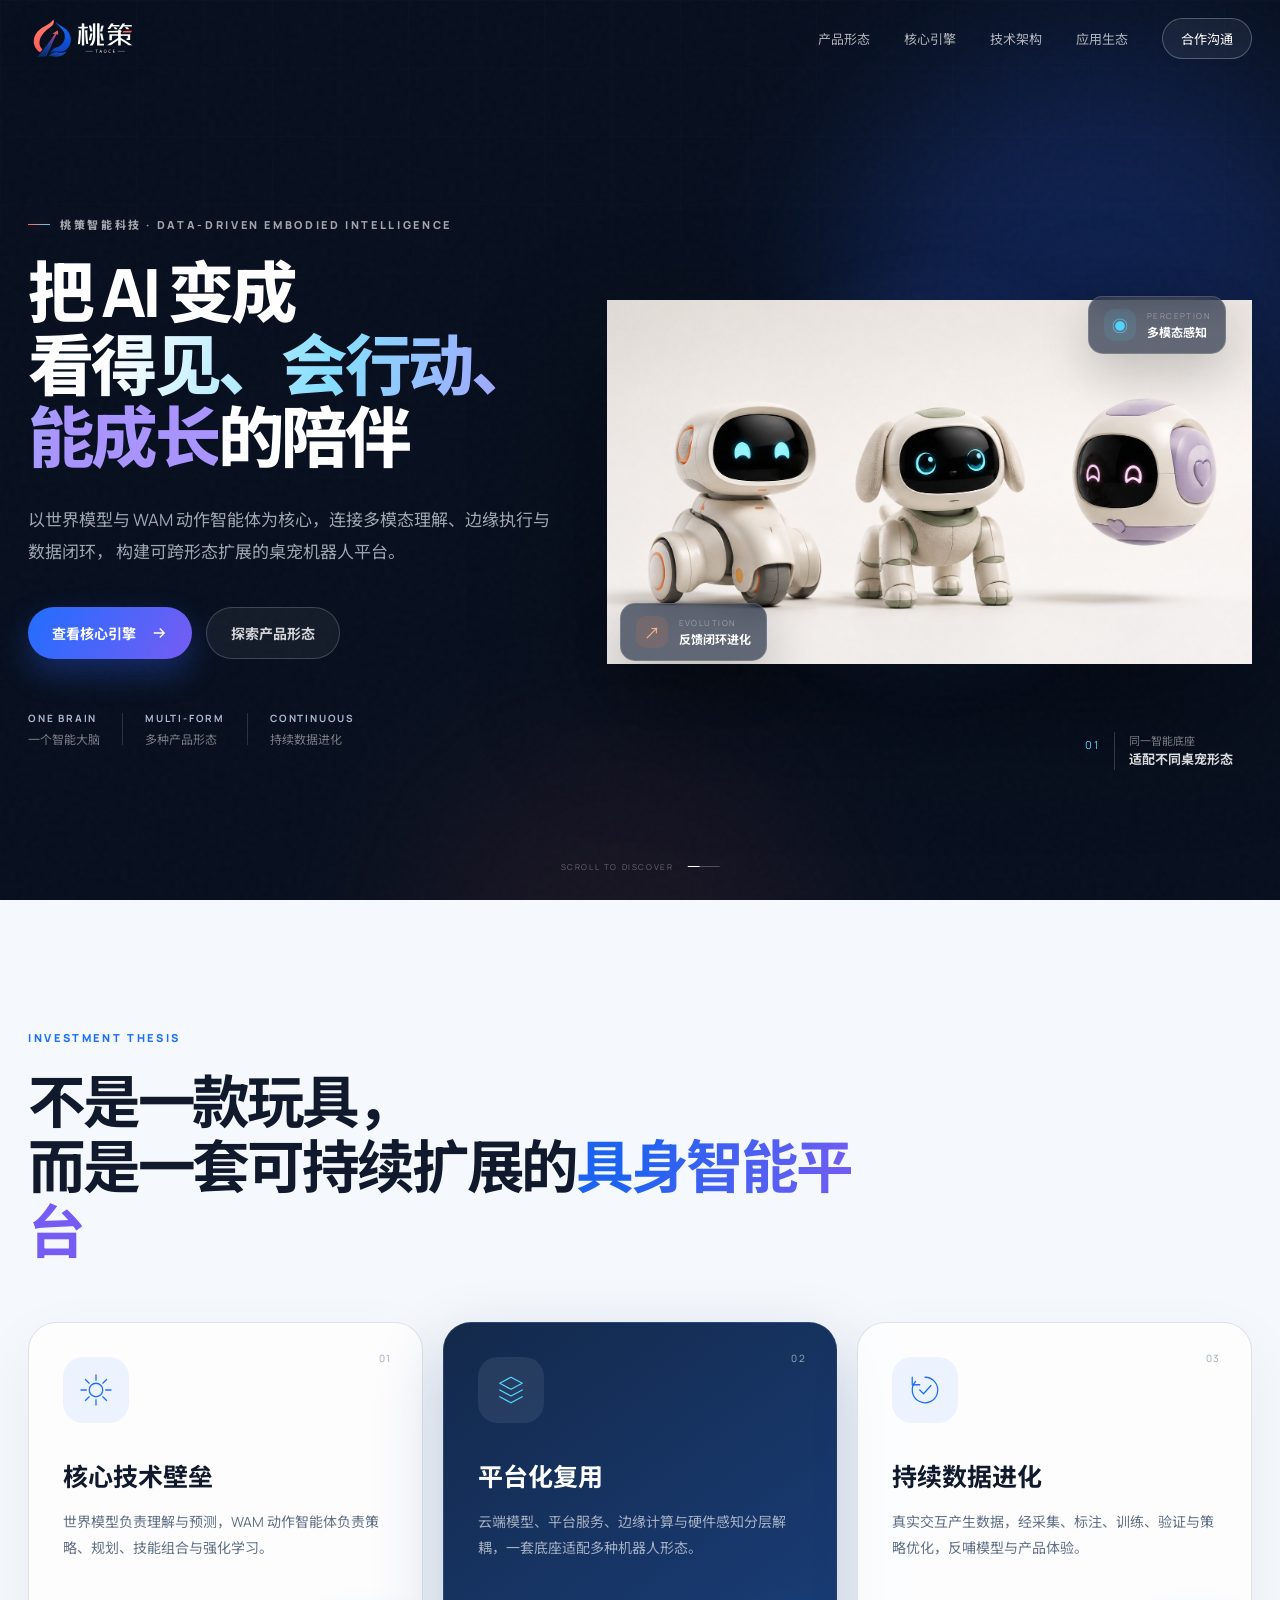
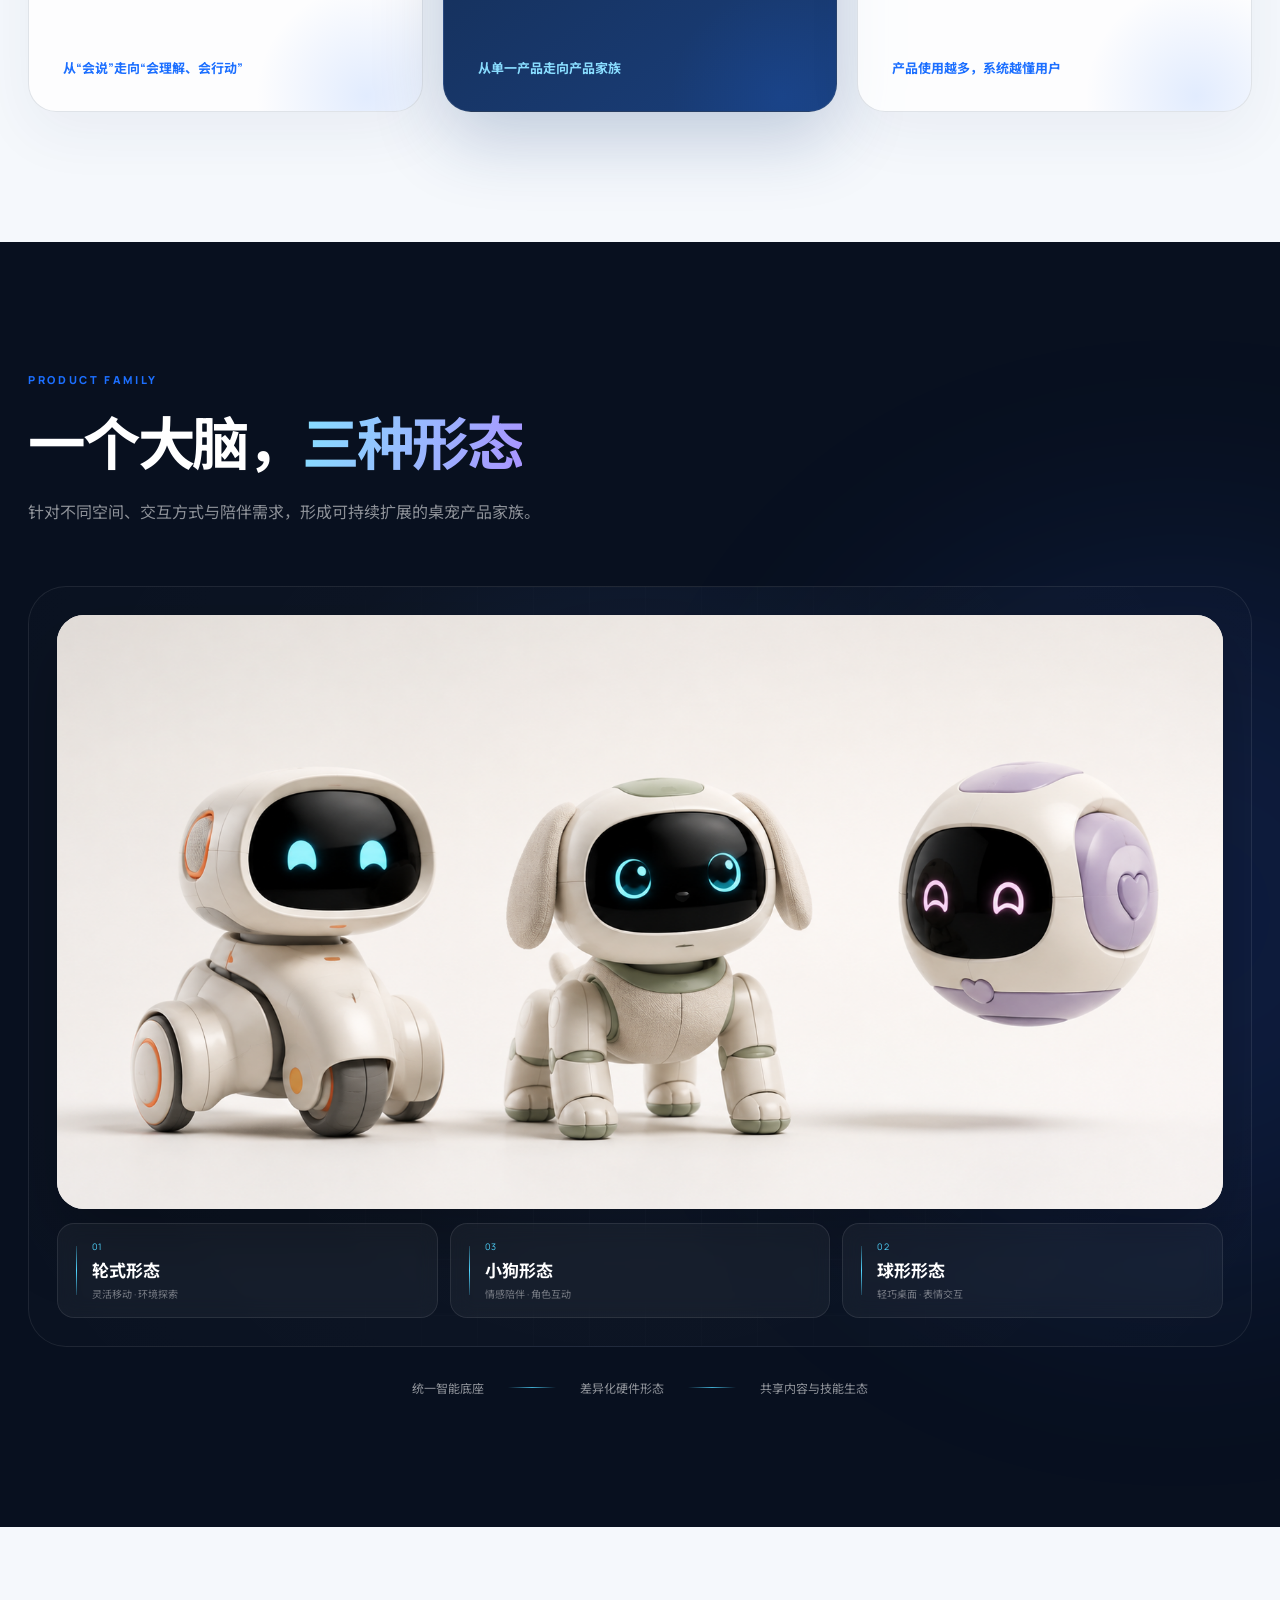
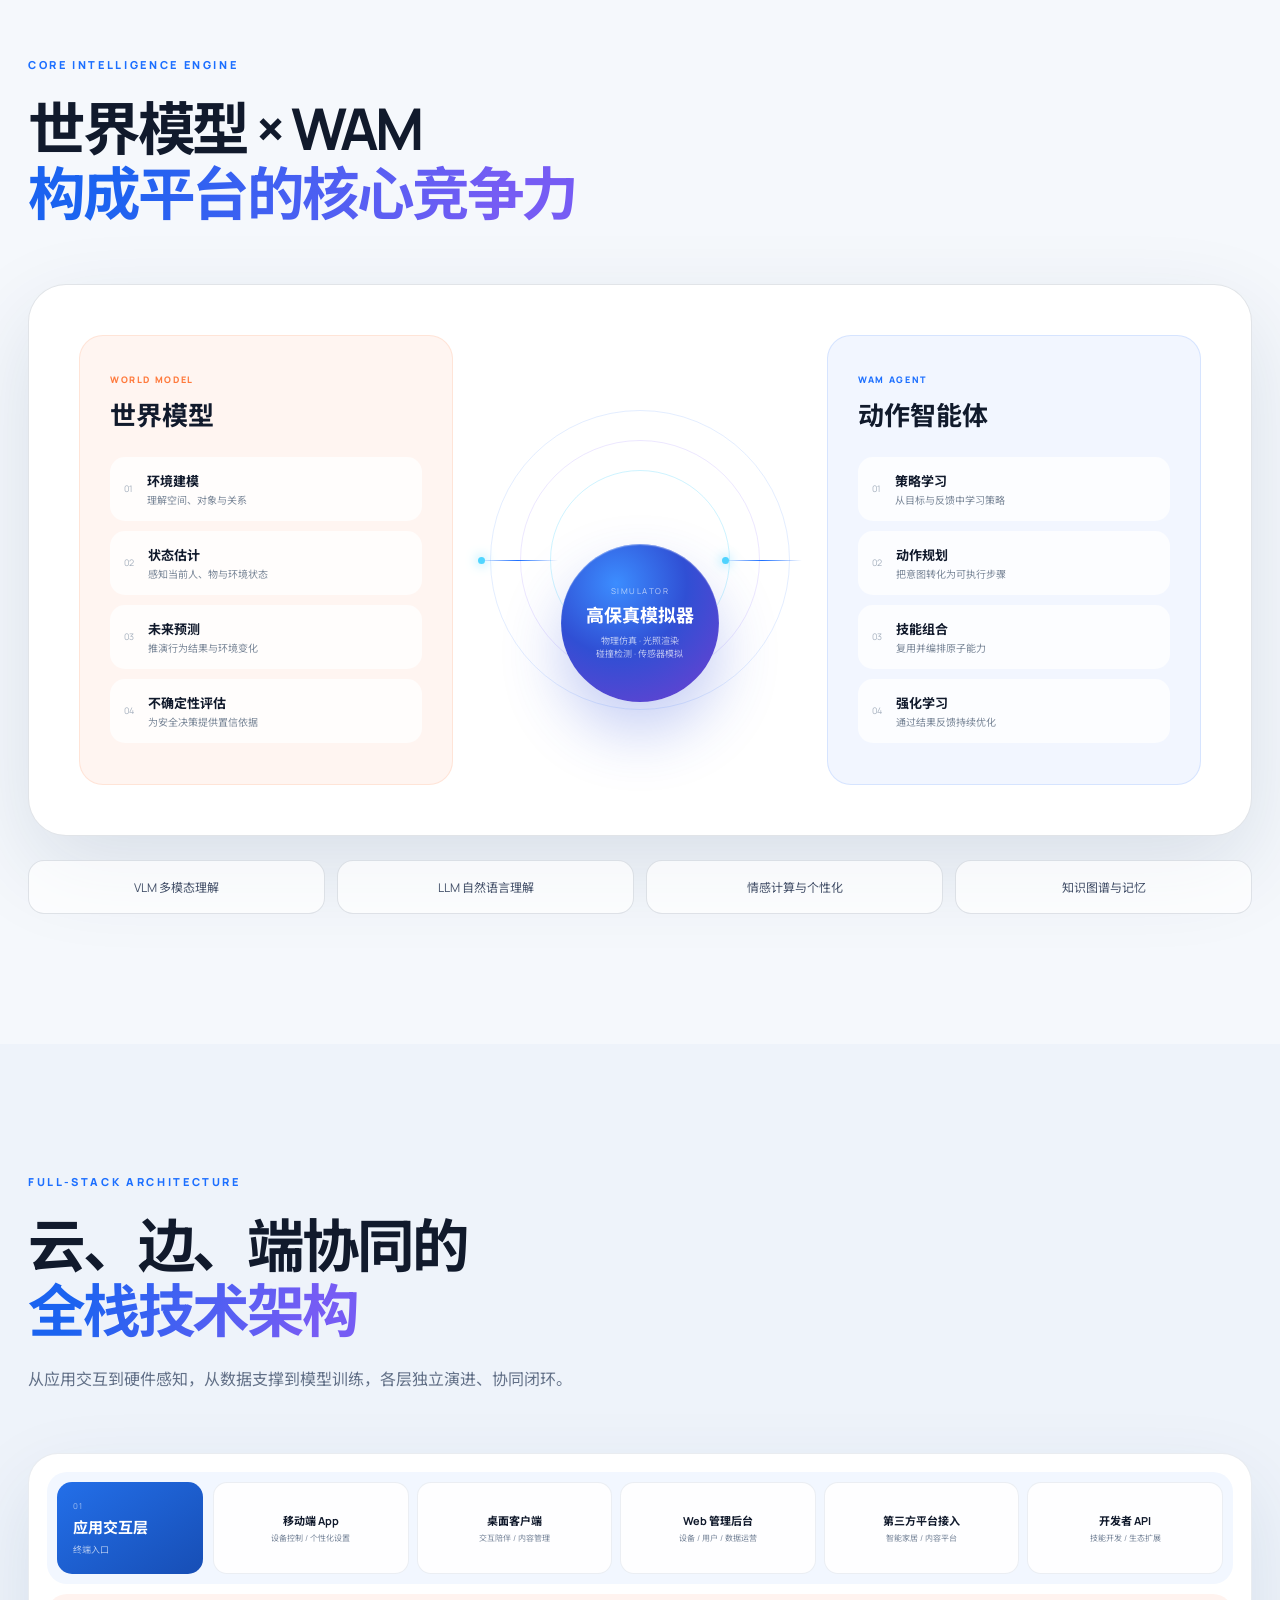
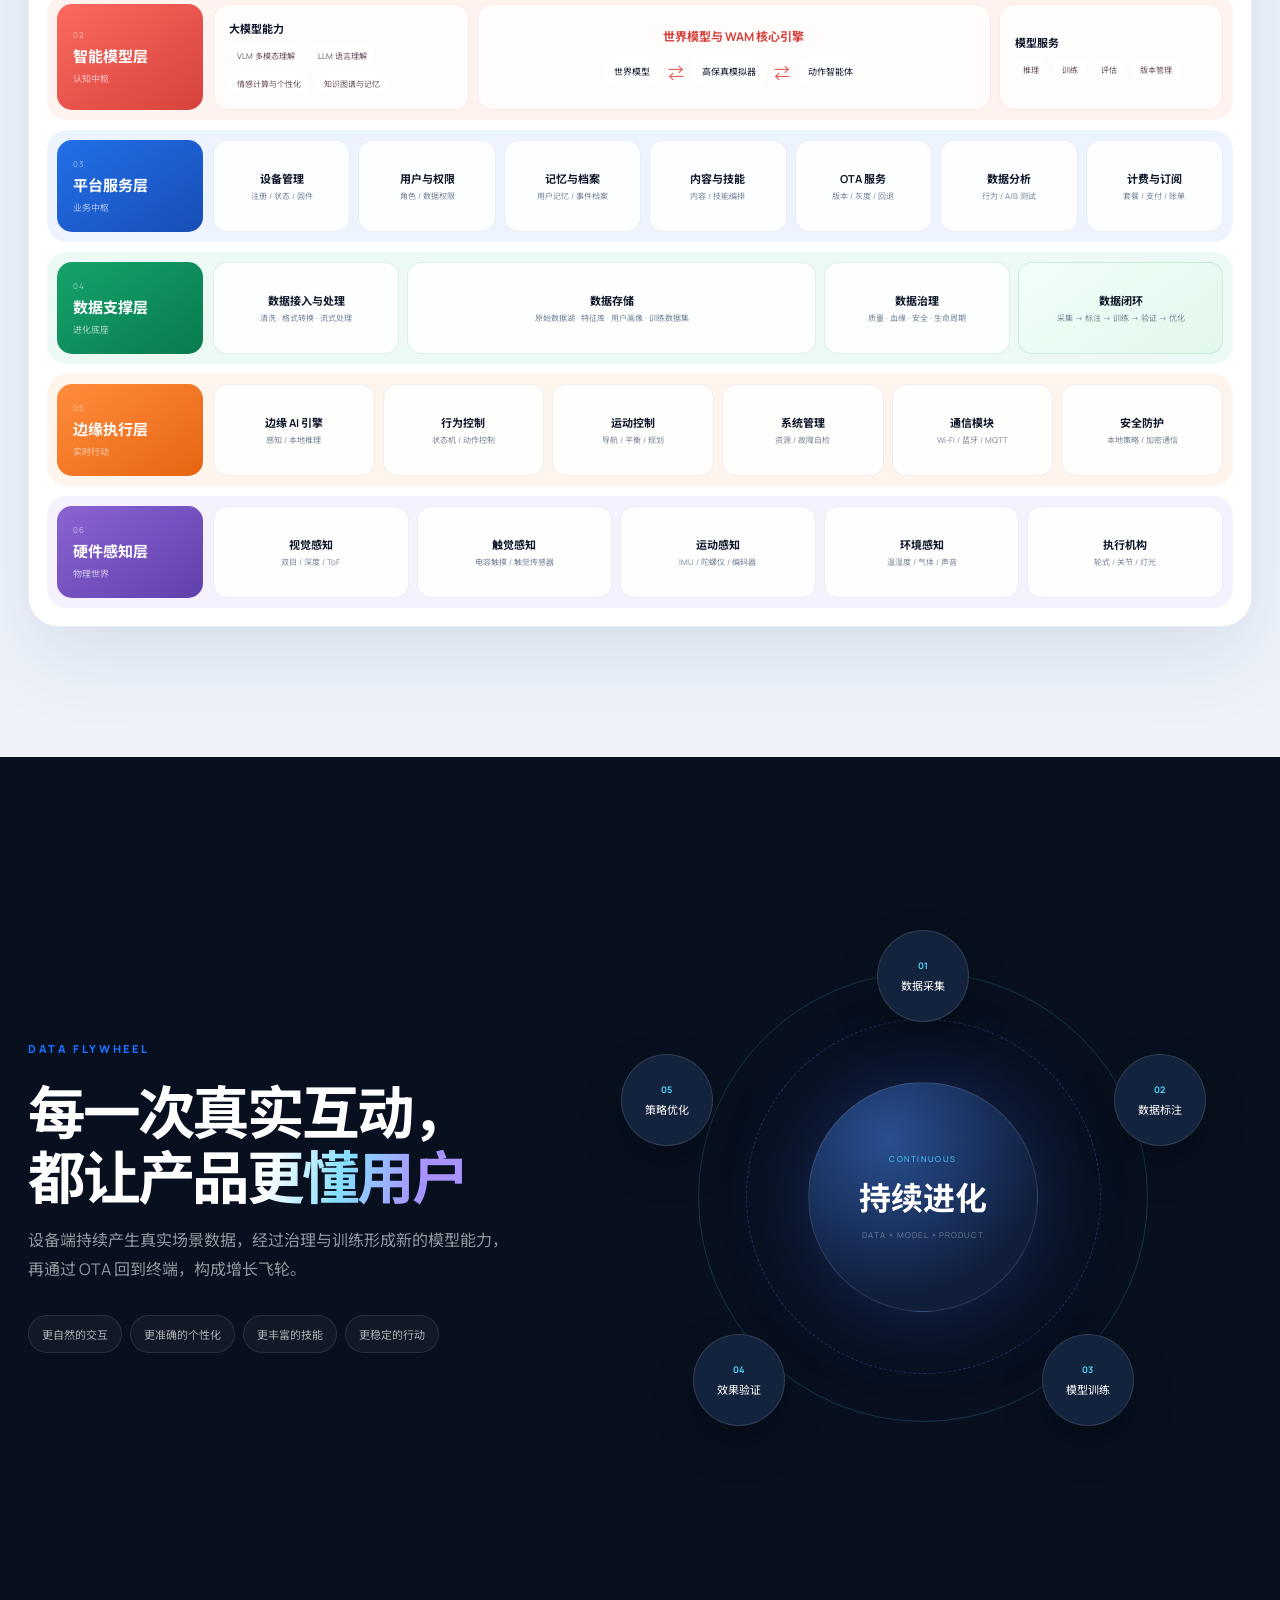
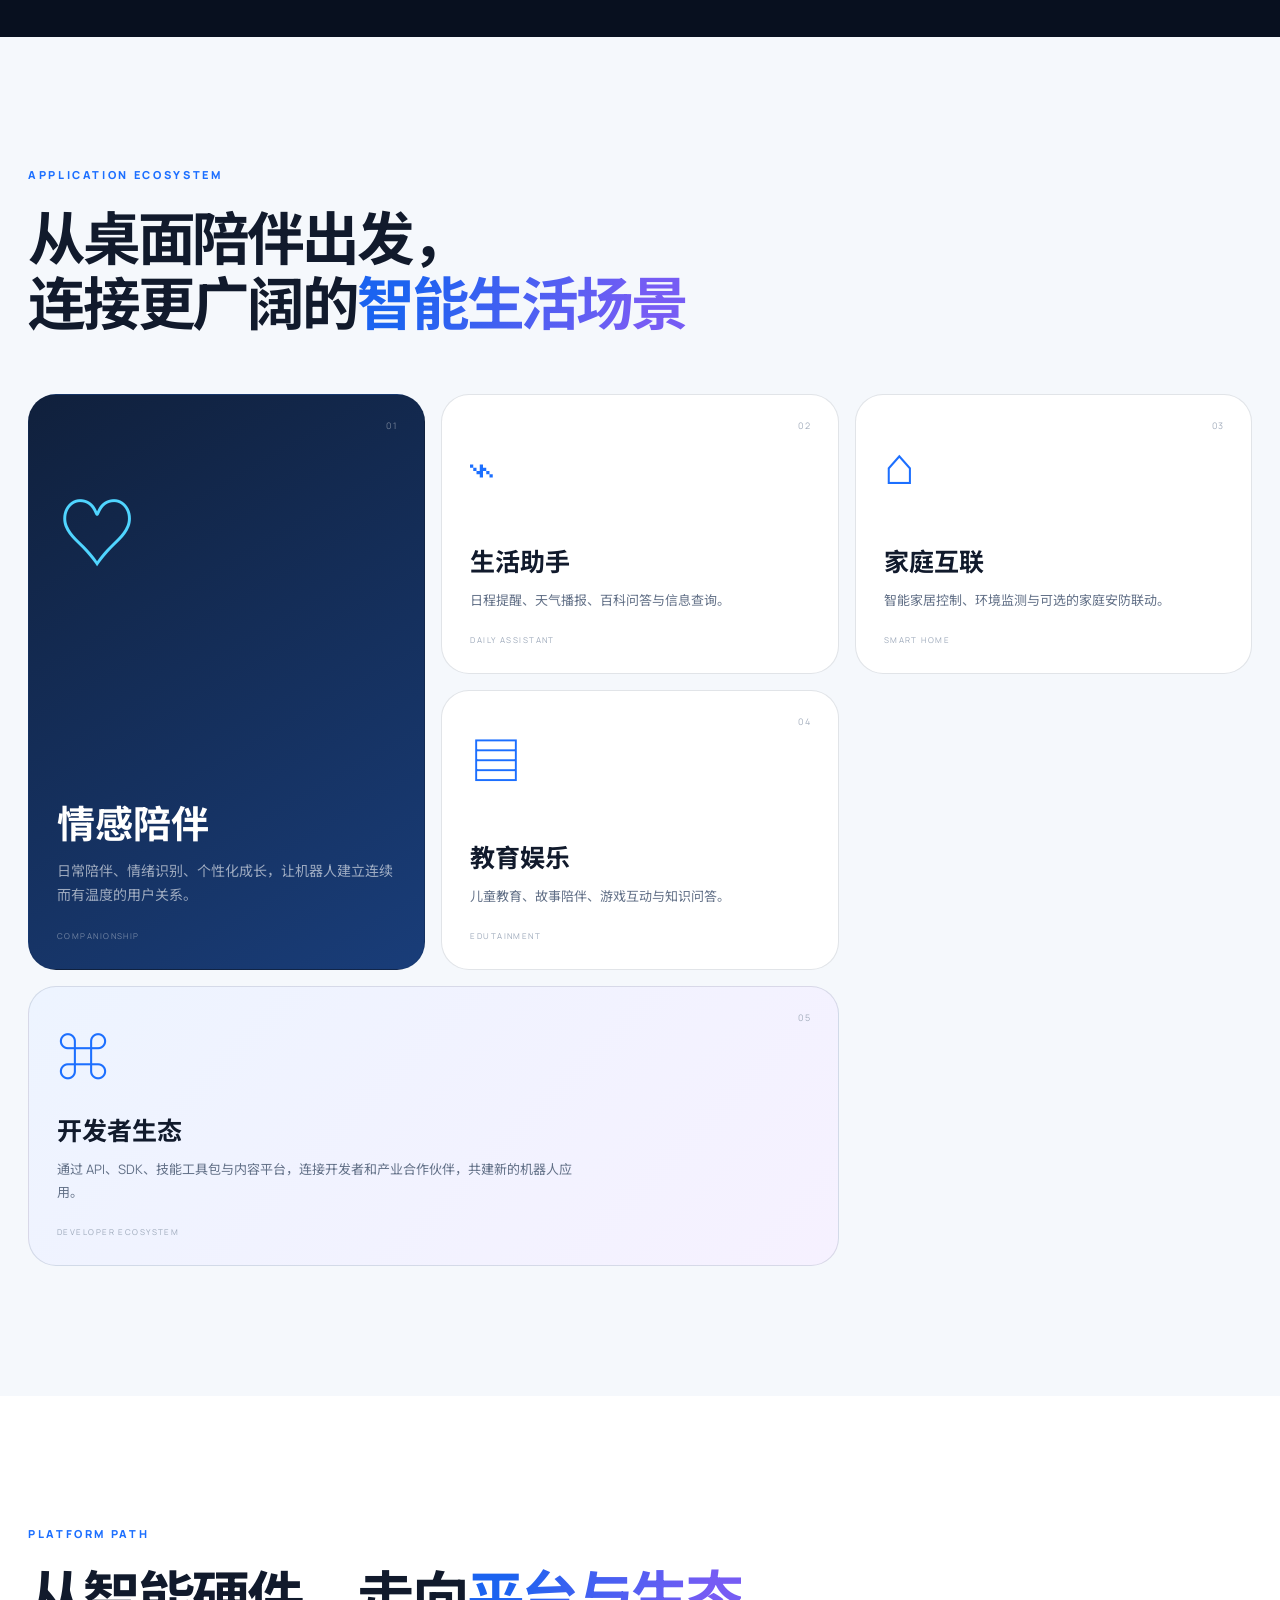
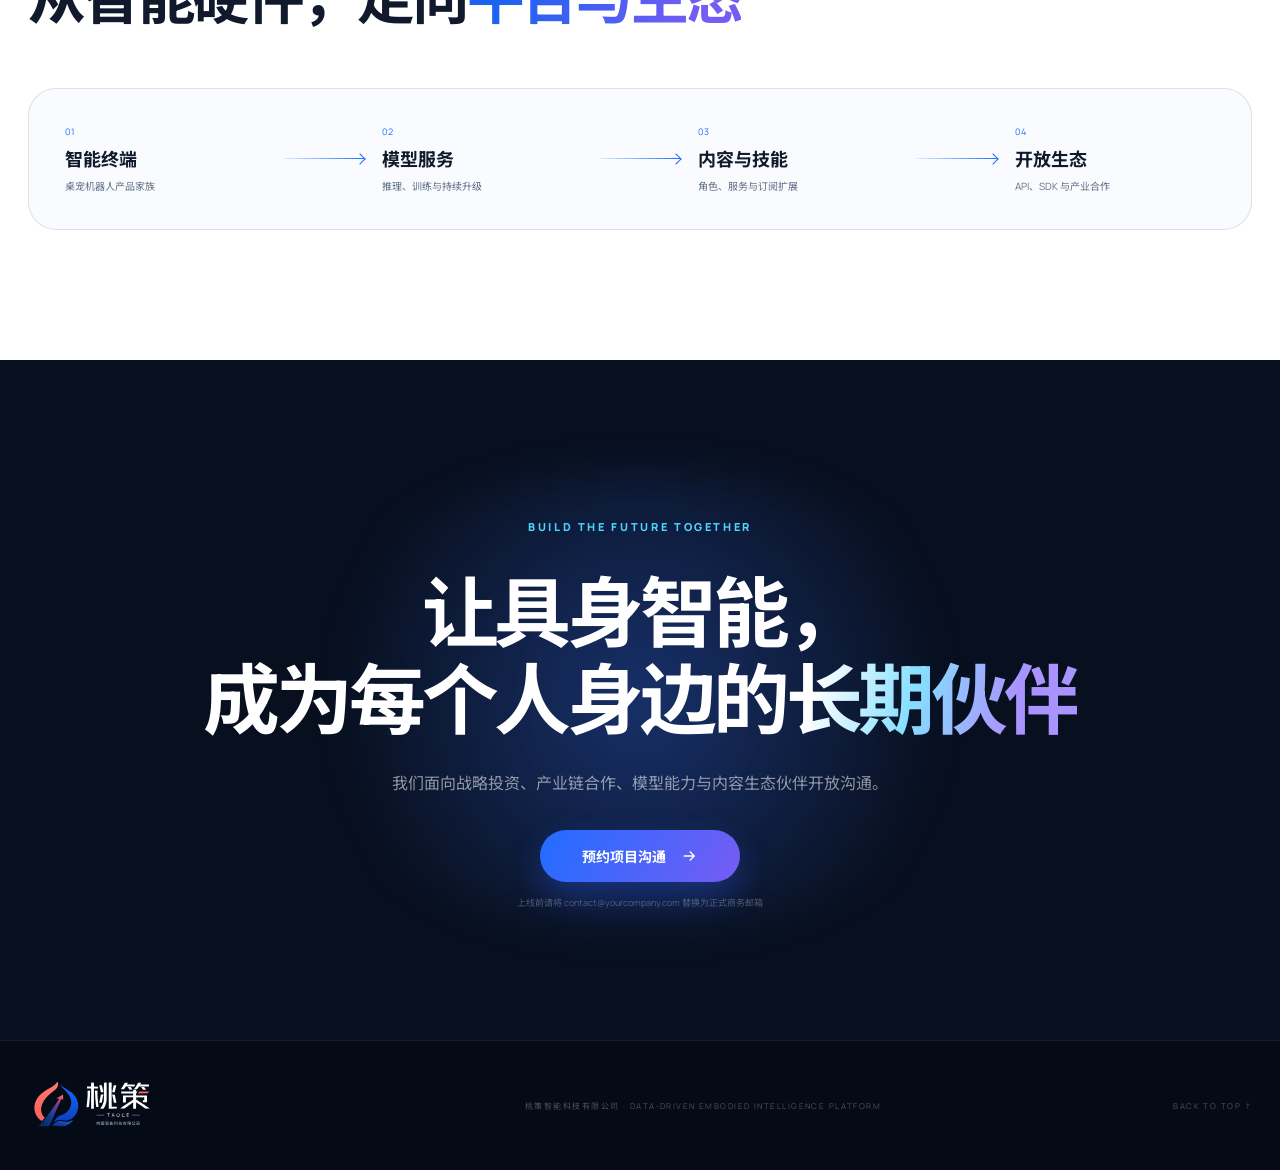
==== commit a0ecdb04: "Add files via upload" ====
--- a/index.html
+++ b/index.html
@@ -276,7 +276,7 @@
 
     <header class="site-header" id="top">
       <a class="brand" href="#top" aria-label="桃策智能科技有限公司，返回首页">
-        <img class="brand-logo brand-logo-header" src="[data-uri]" alt="桃策 TAOCE" />
+        <img class="brand-logo brand-logo-header" src="[data-uri]" alt="桃策 TAOCE" />
       </a>
 
       <button class="menu-toggle" type="button" aria-expanded="false" aria-controls="site-nav">
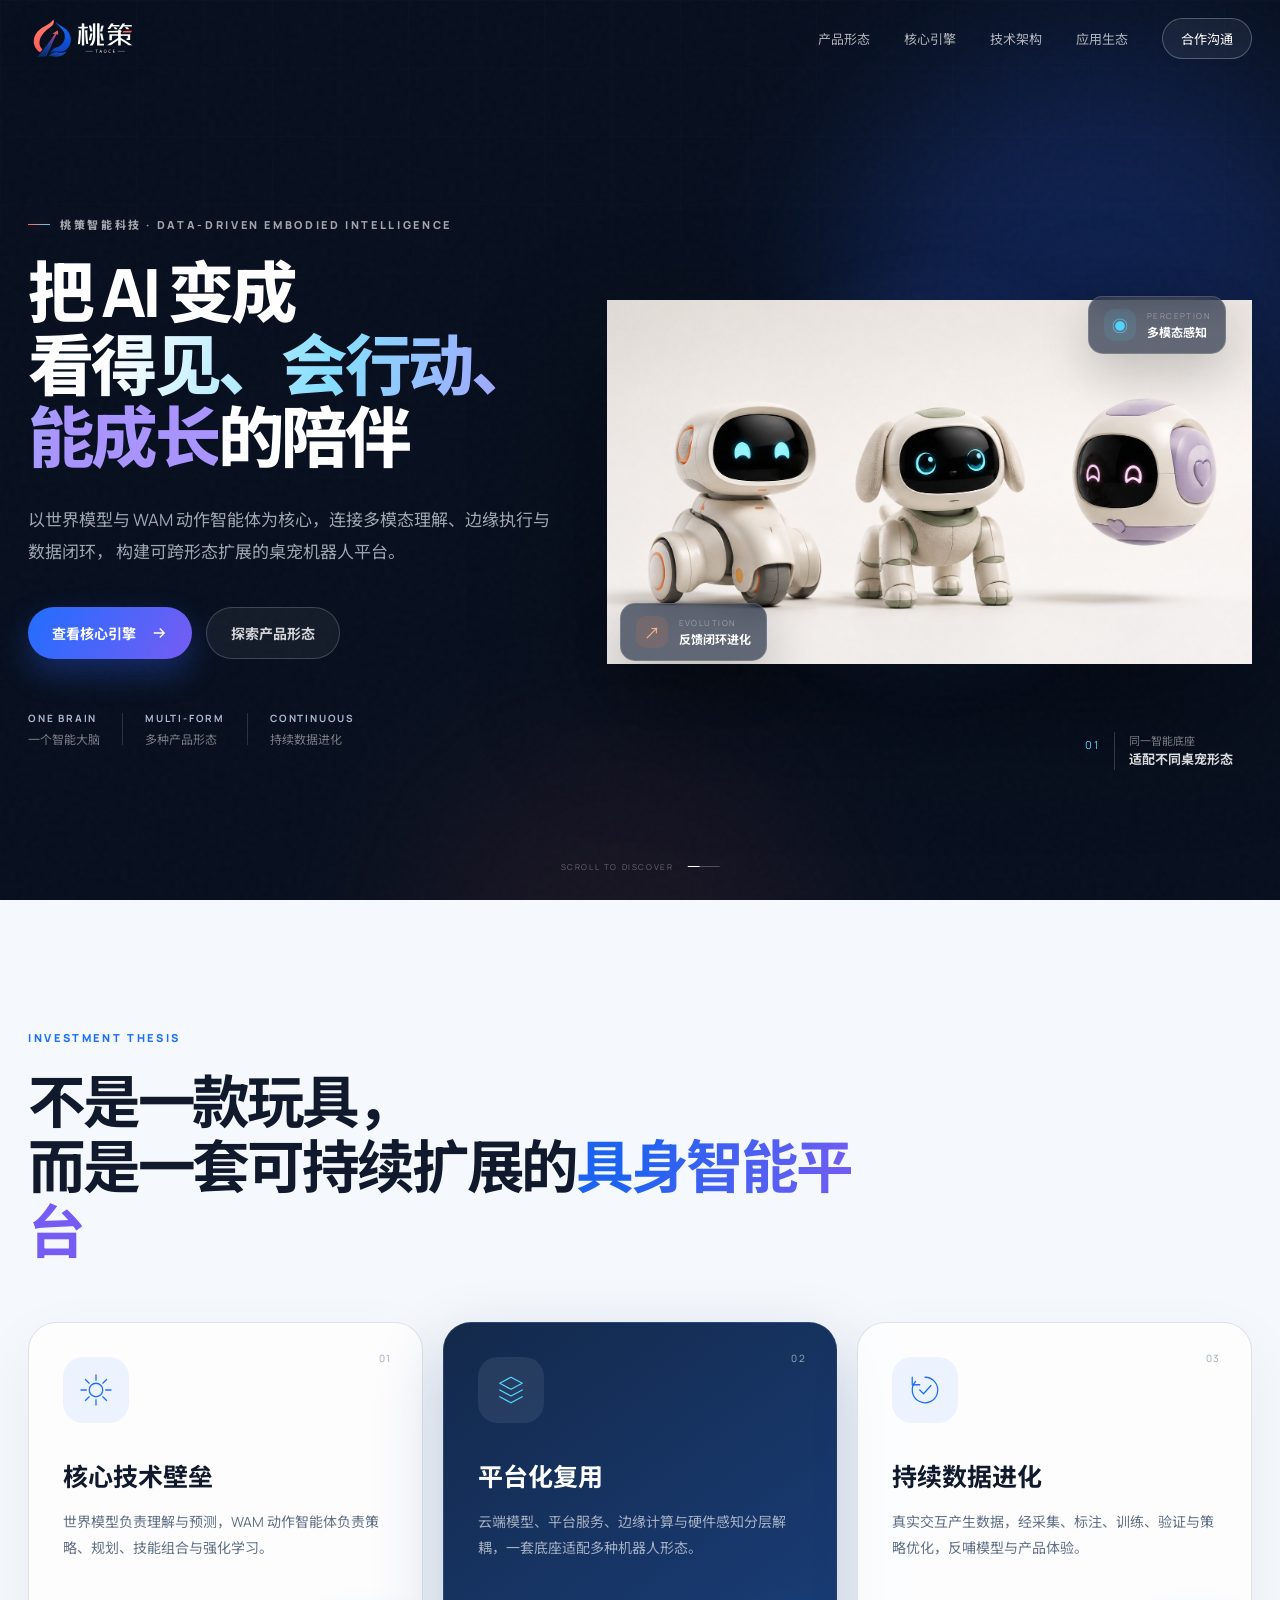
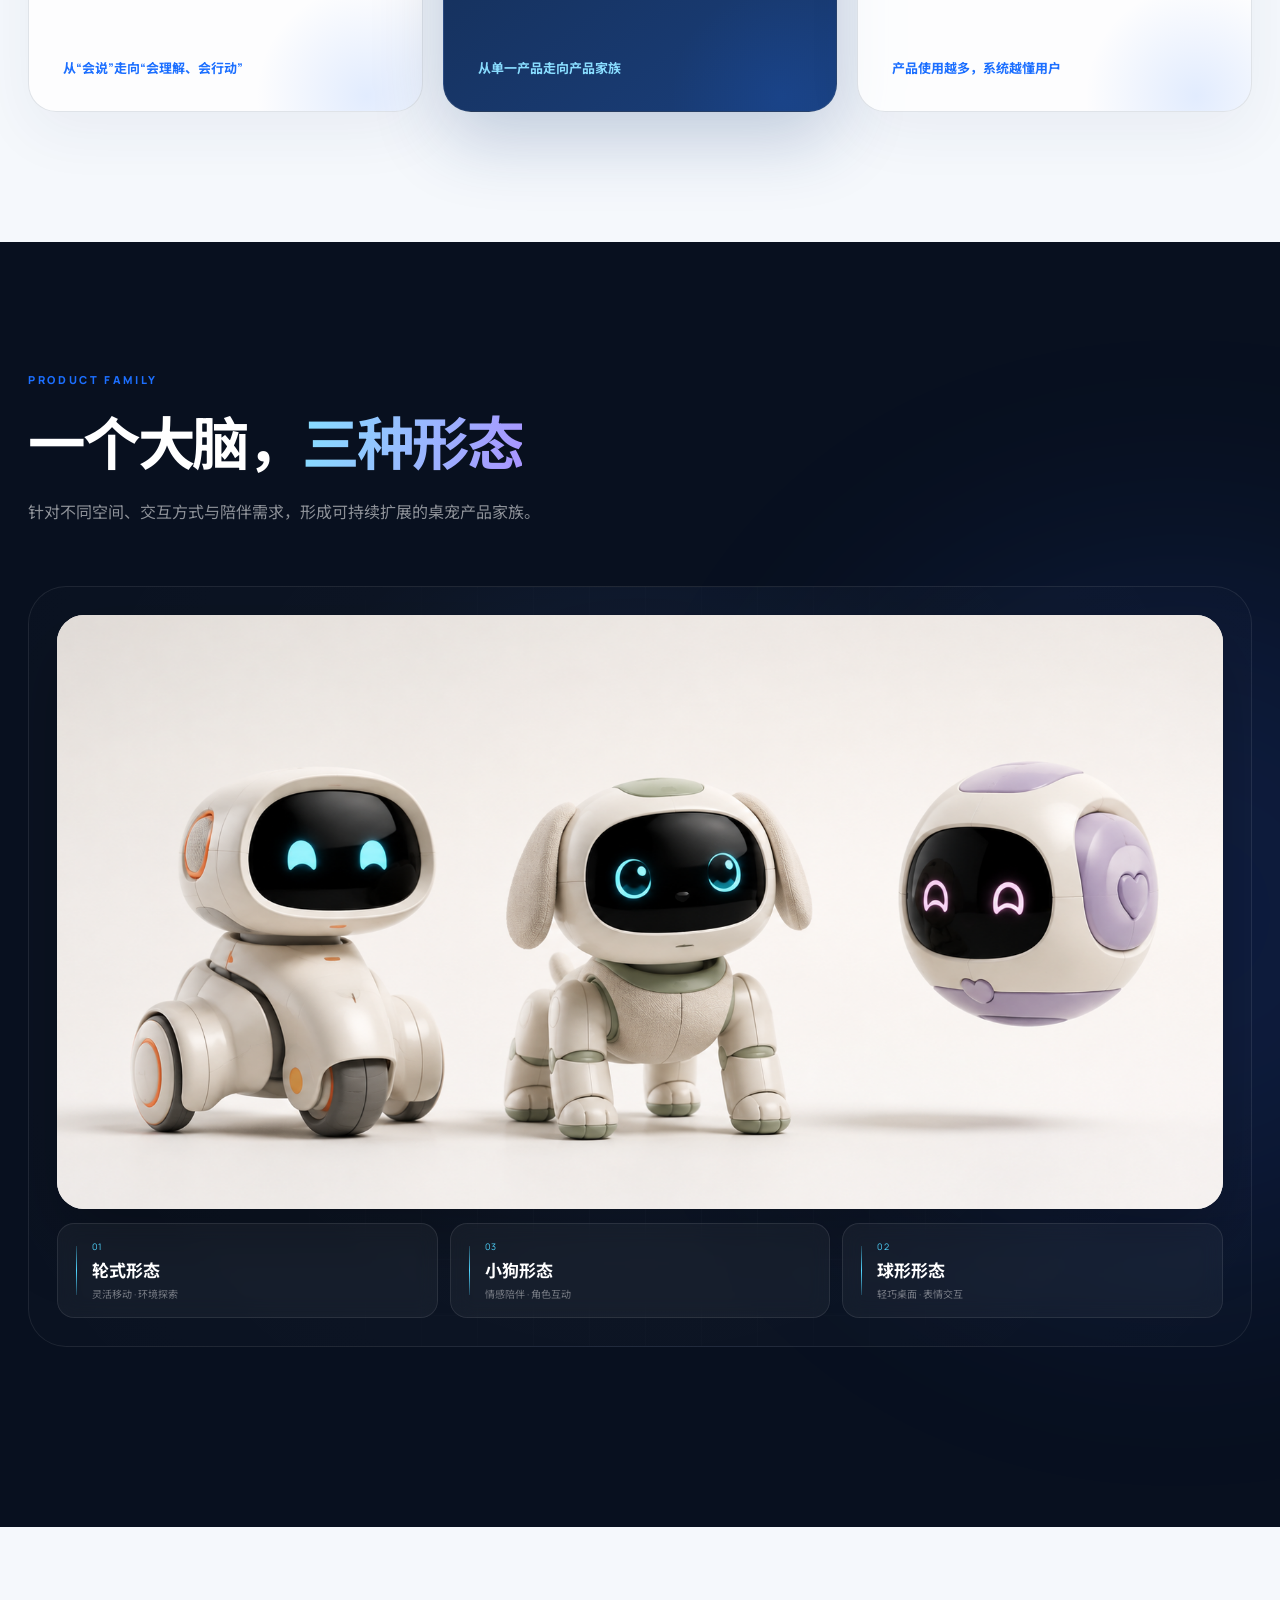
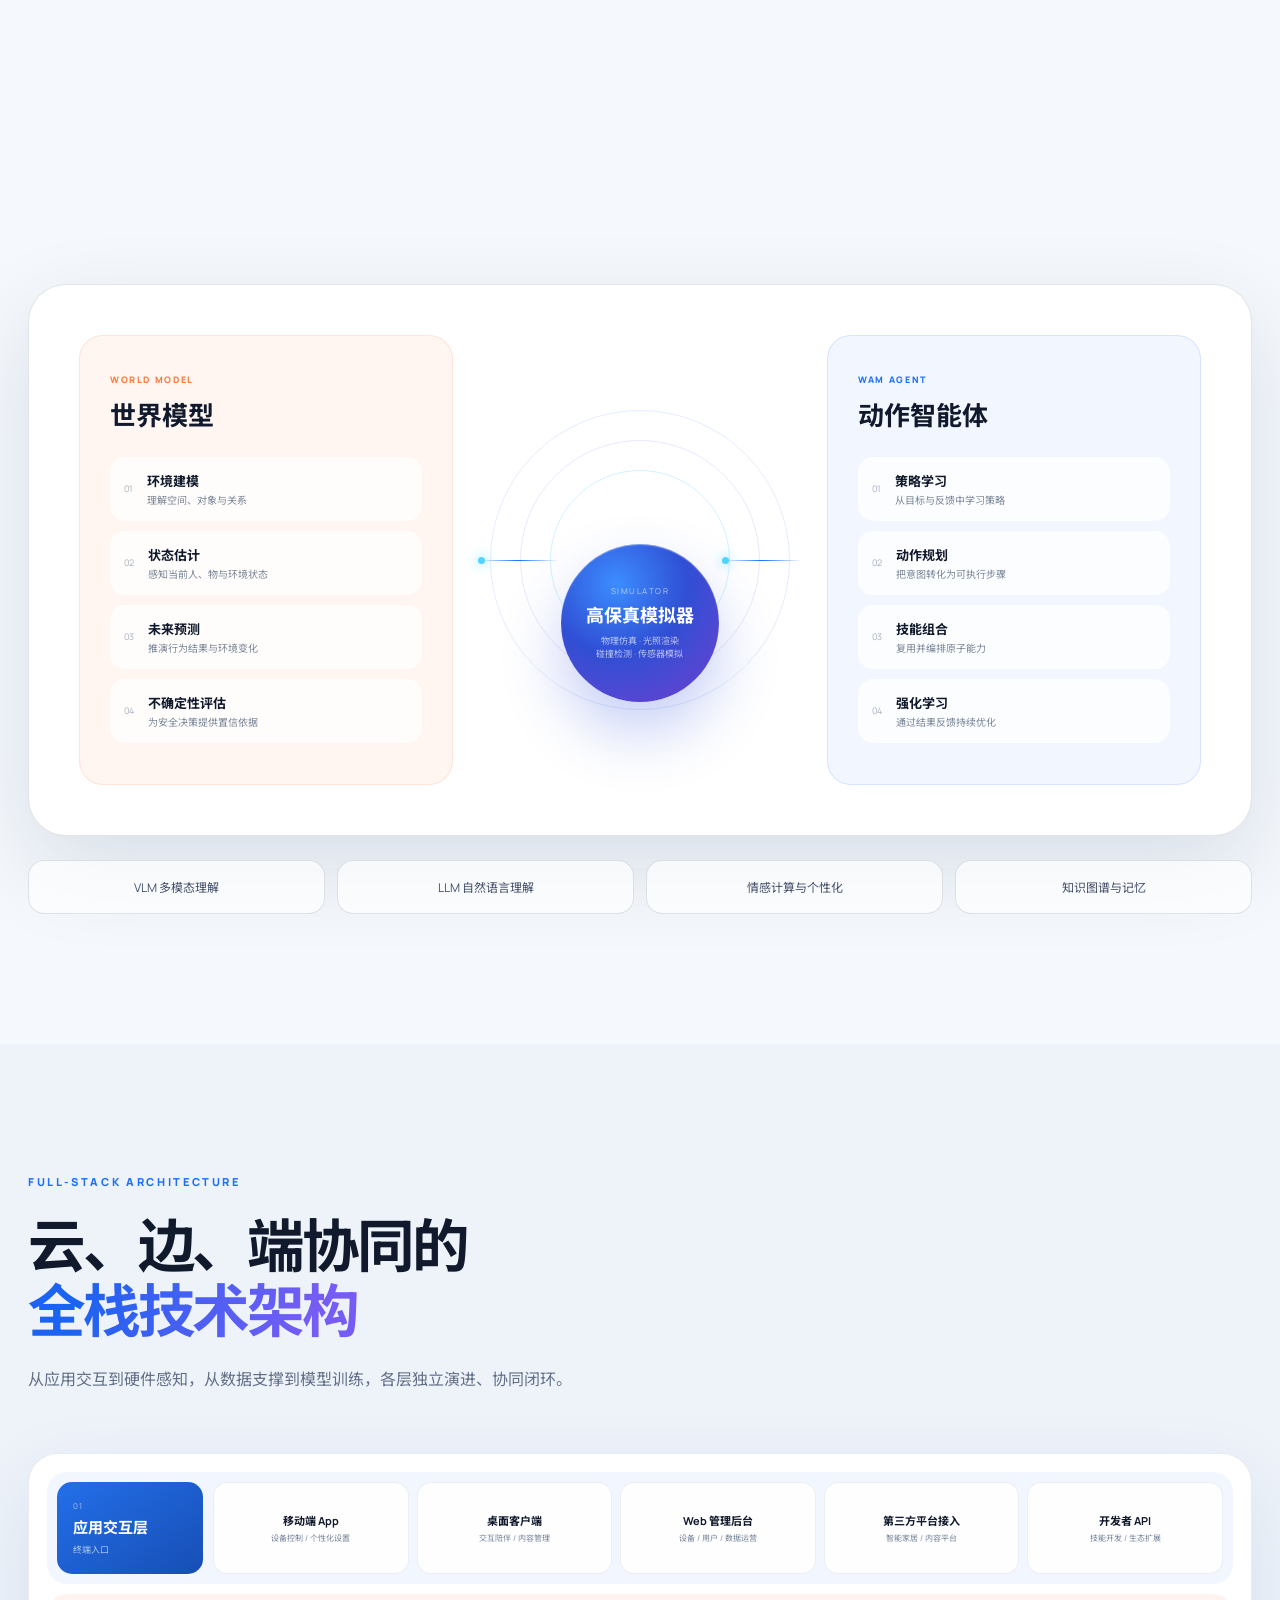
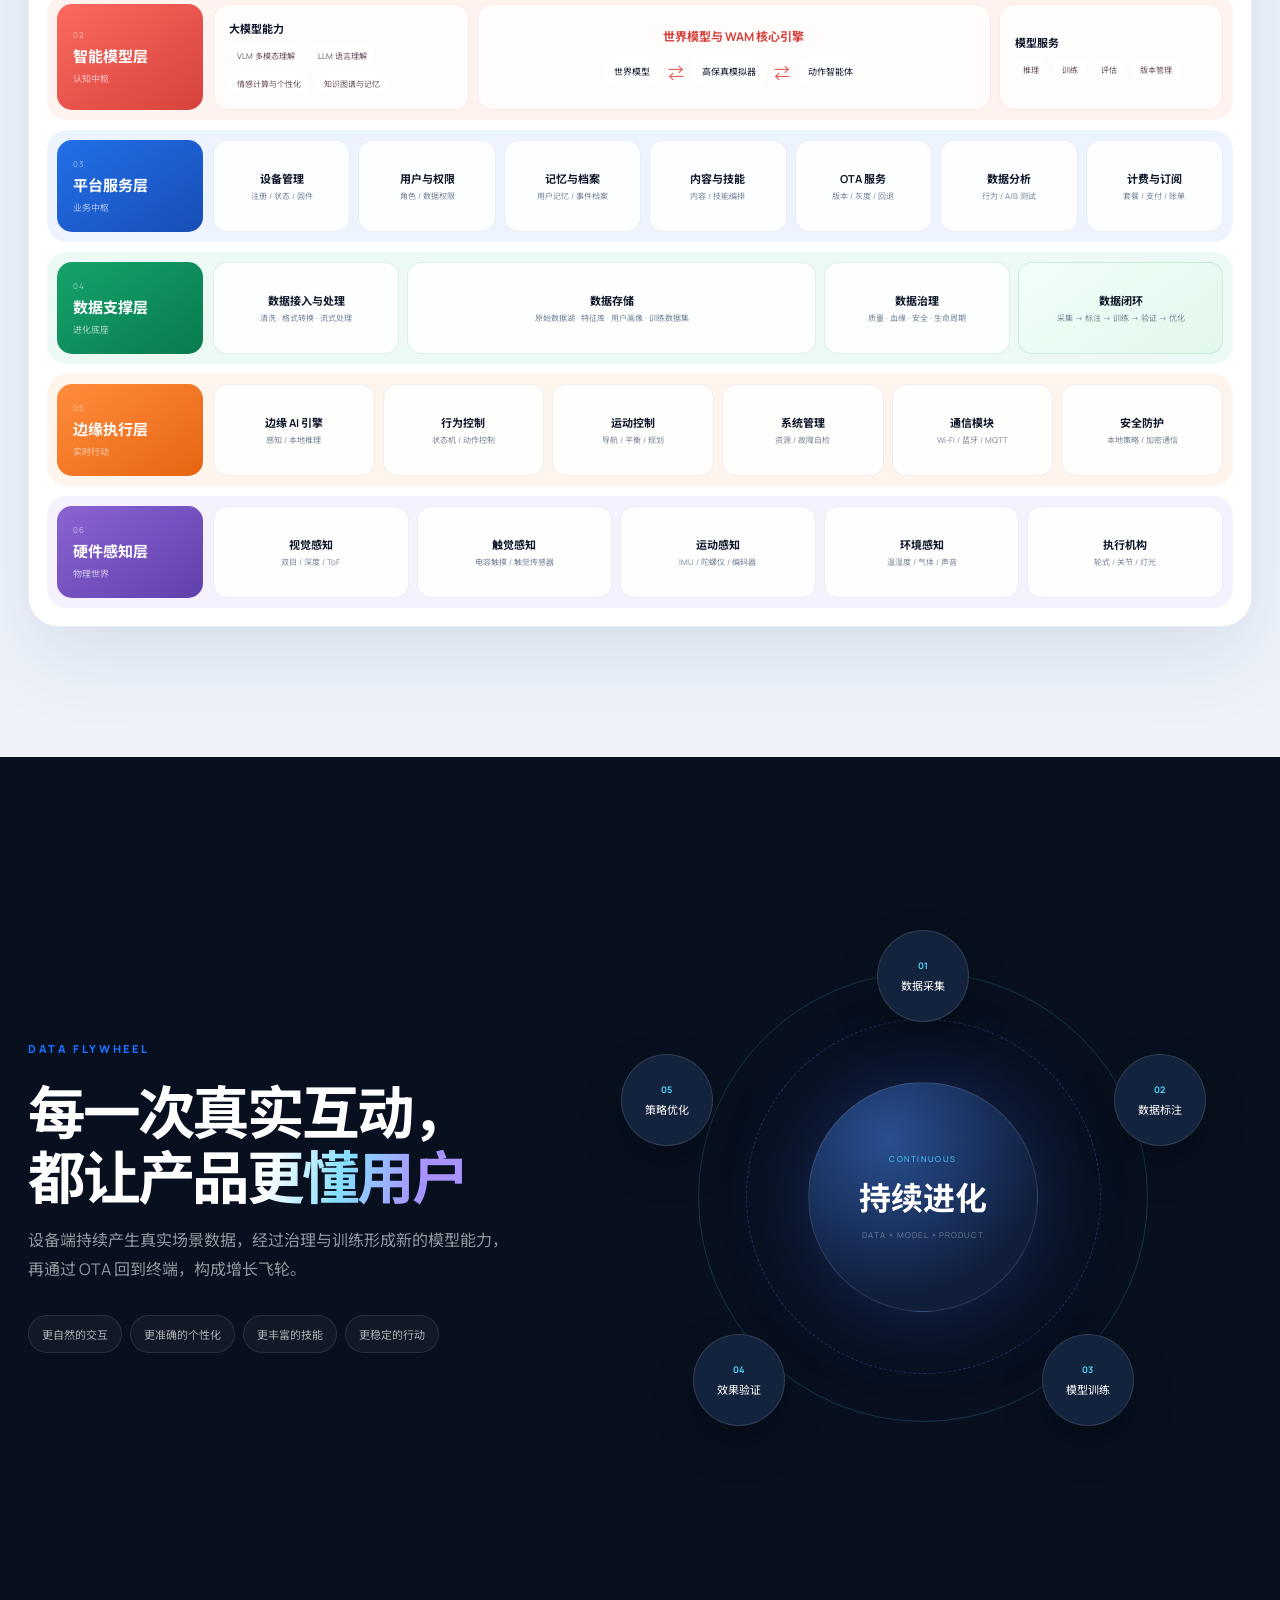
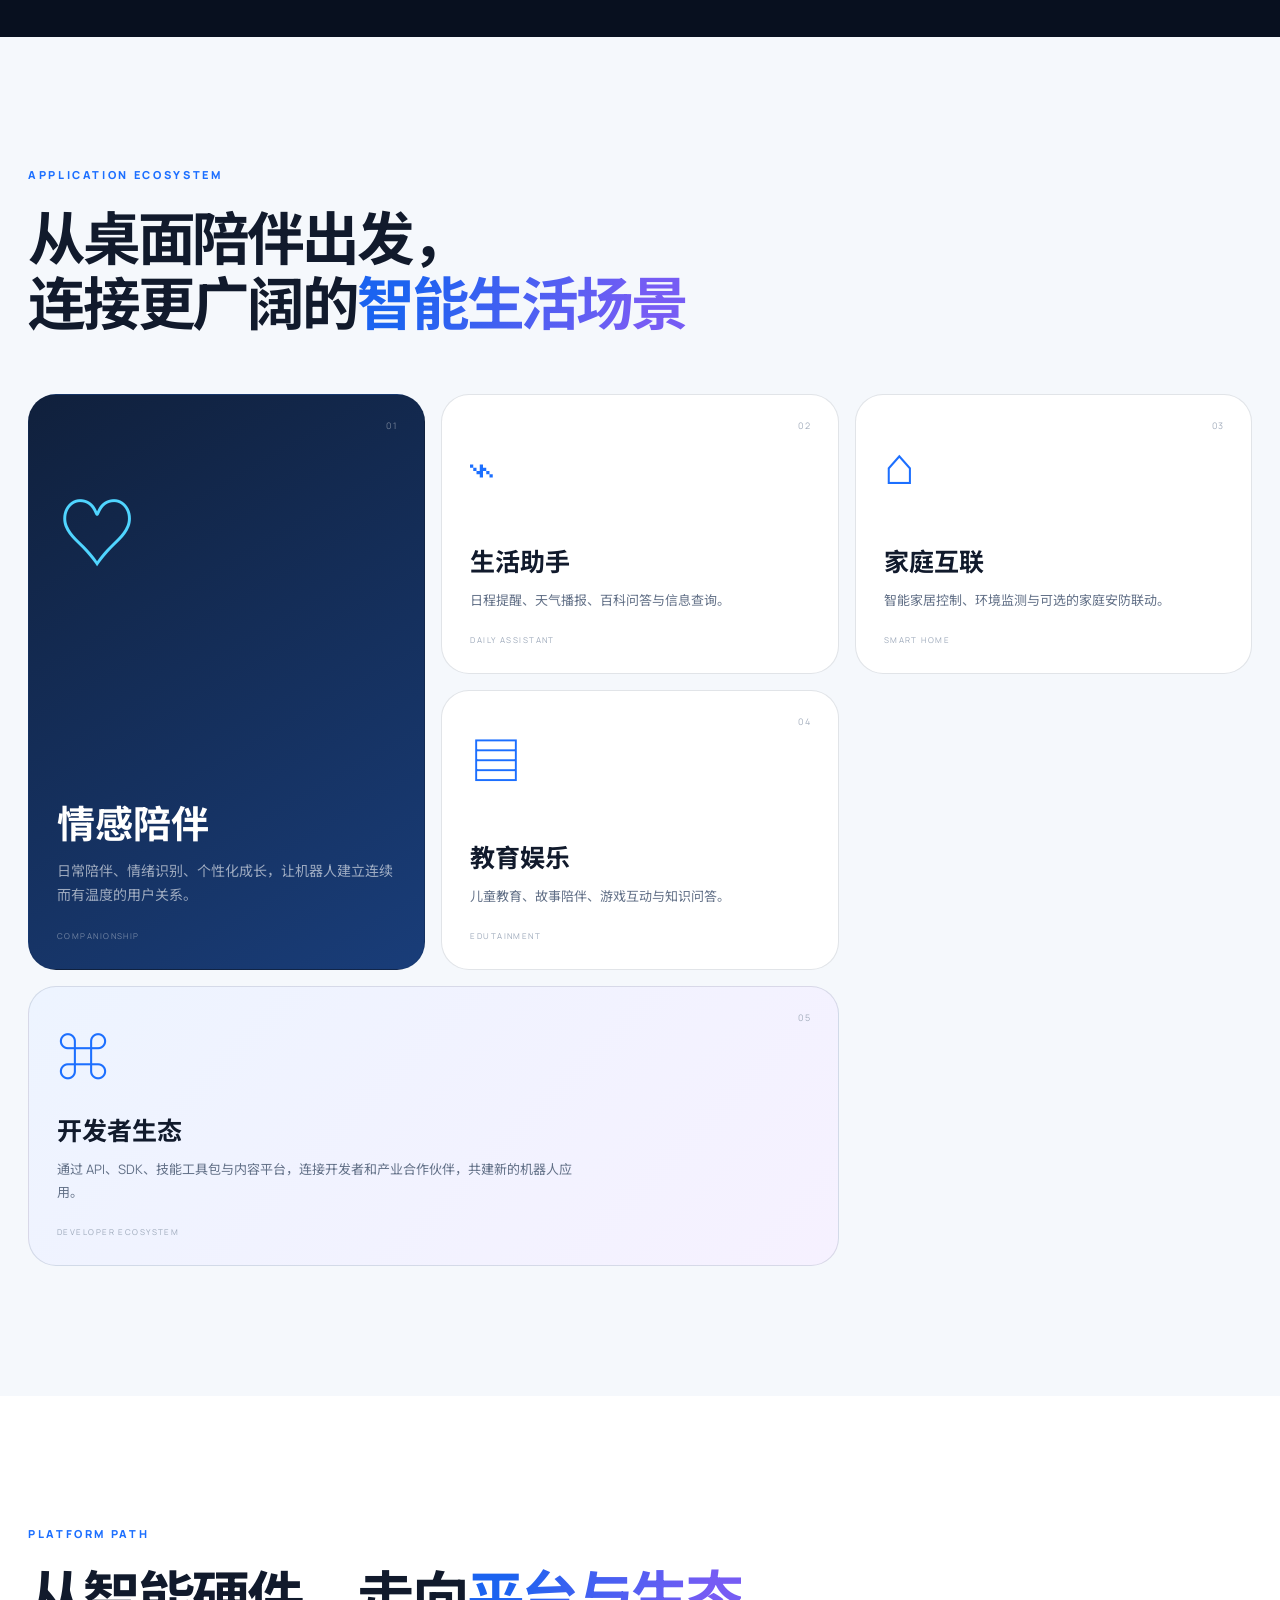
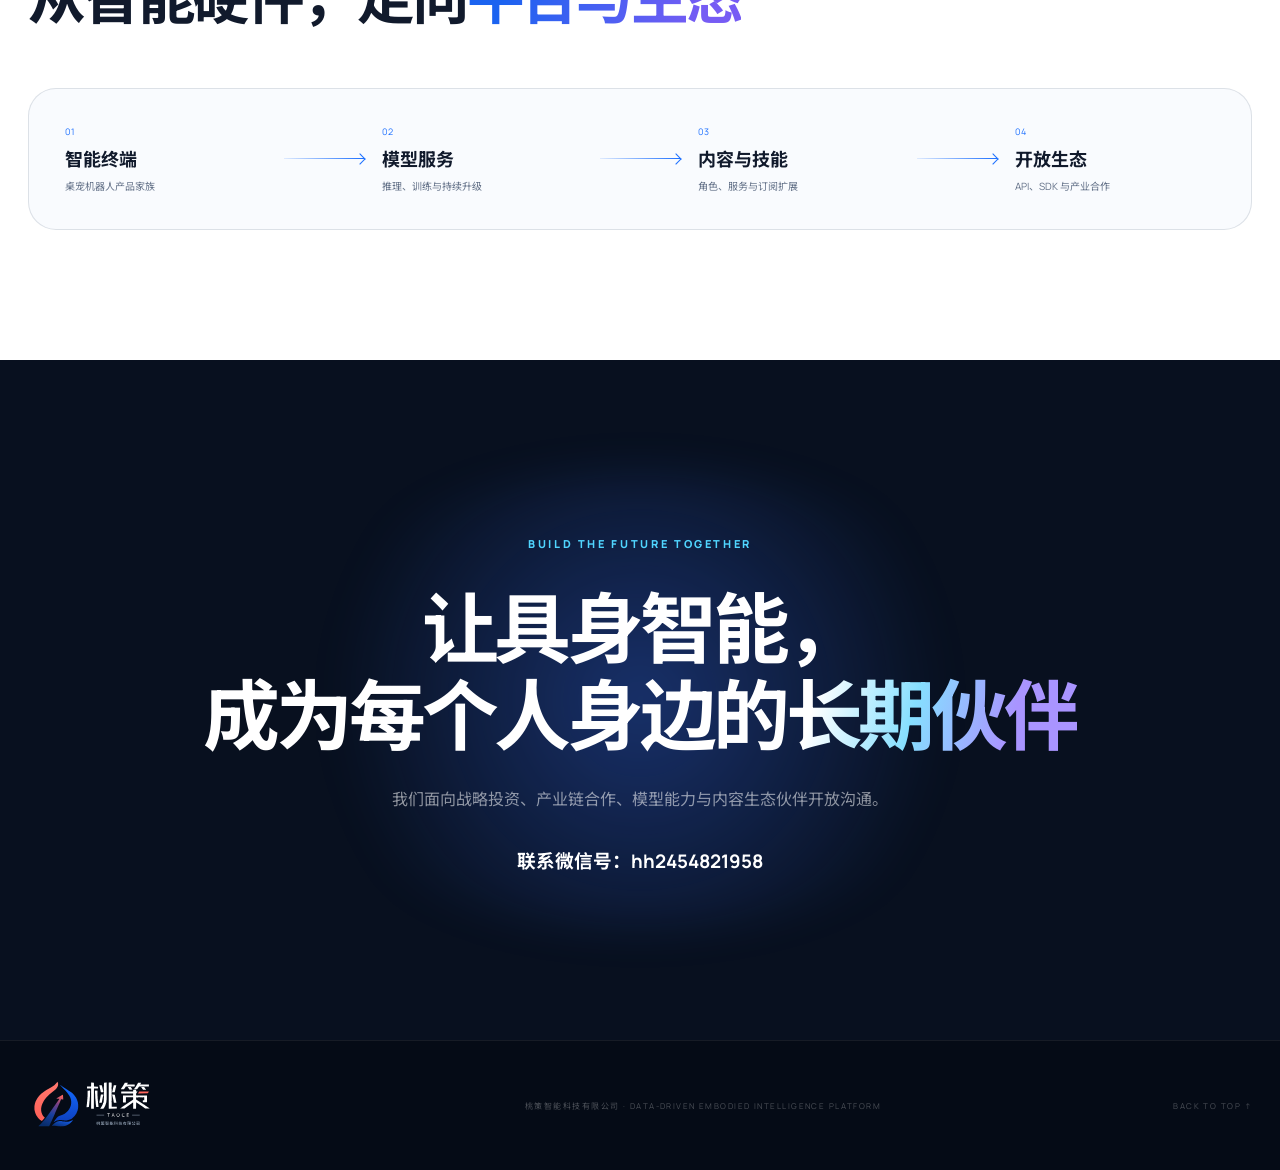
==== commit 28e398de: "Add files via upload" ====
--- a/index.html
+++ b/index.html
@@ -616,11 +616,15 @@
           <p class="kicker">BUILD THE FUTURE TOGETHER</p>
           <h2>让具身智能，<br />成为每个人身边的<em>长期伙伴</em></h2>
           <p>我们面向战略投资、产业链合作、模型能力与内容生态伙伴开放沟通。</p>
+          <h3>联系微信号：hh2454821958</h3>
+          <!--
           <a class="button button-primary contact-button" href="mailto:contact@yourcompany.com">
             预约项目沟通
             <svg viewBox="0 0 24 24" aria-hidden="true"><path d="M5 12h14M13 6l6 6-6 6" /></svg>
           </a>
-          <small class="contact-note">上线前请将 contact@yourcompany.com 替换为正式商务邮箱</small>
+        
+          <class="contact-note">联系微信：hh2454821958</small>
+          -->
         </div>
       </section>
     </main>
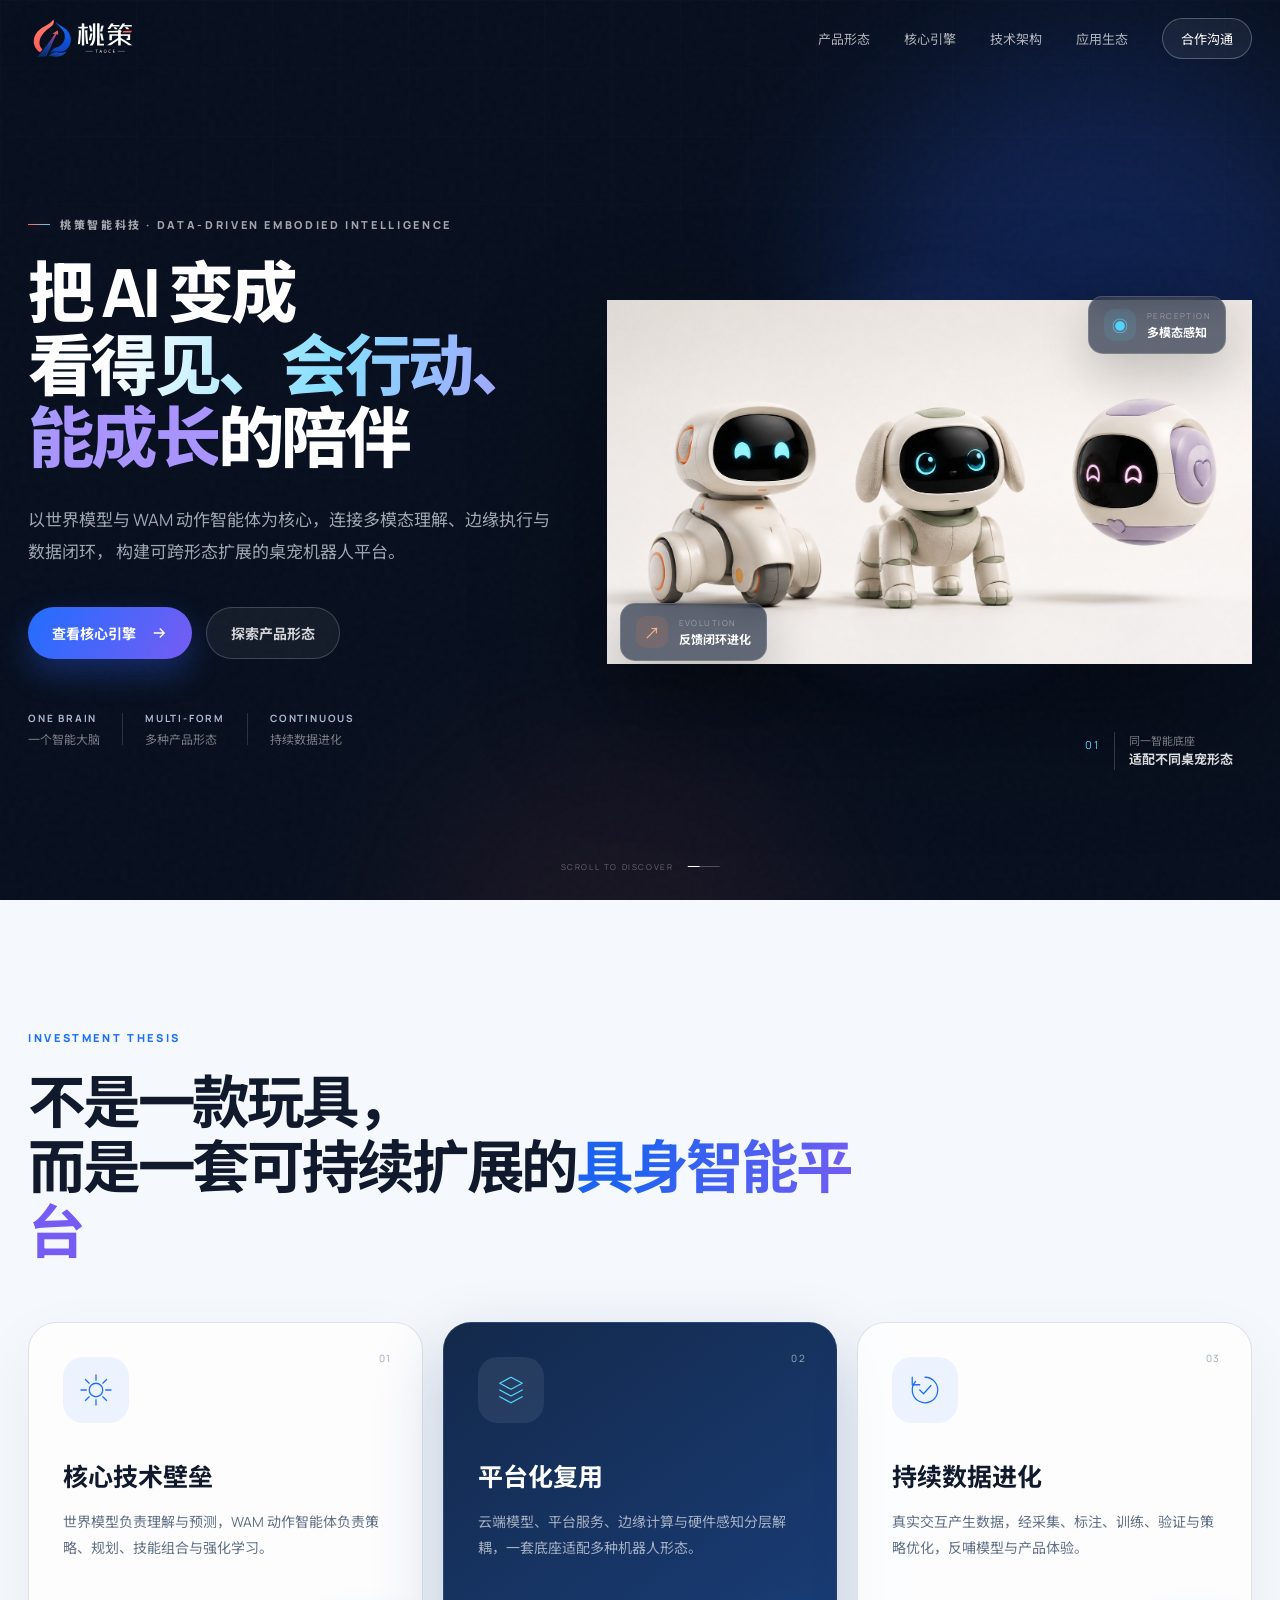
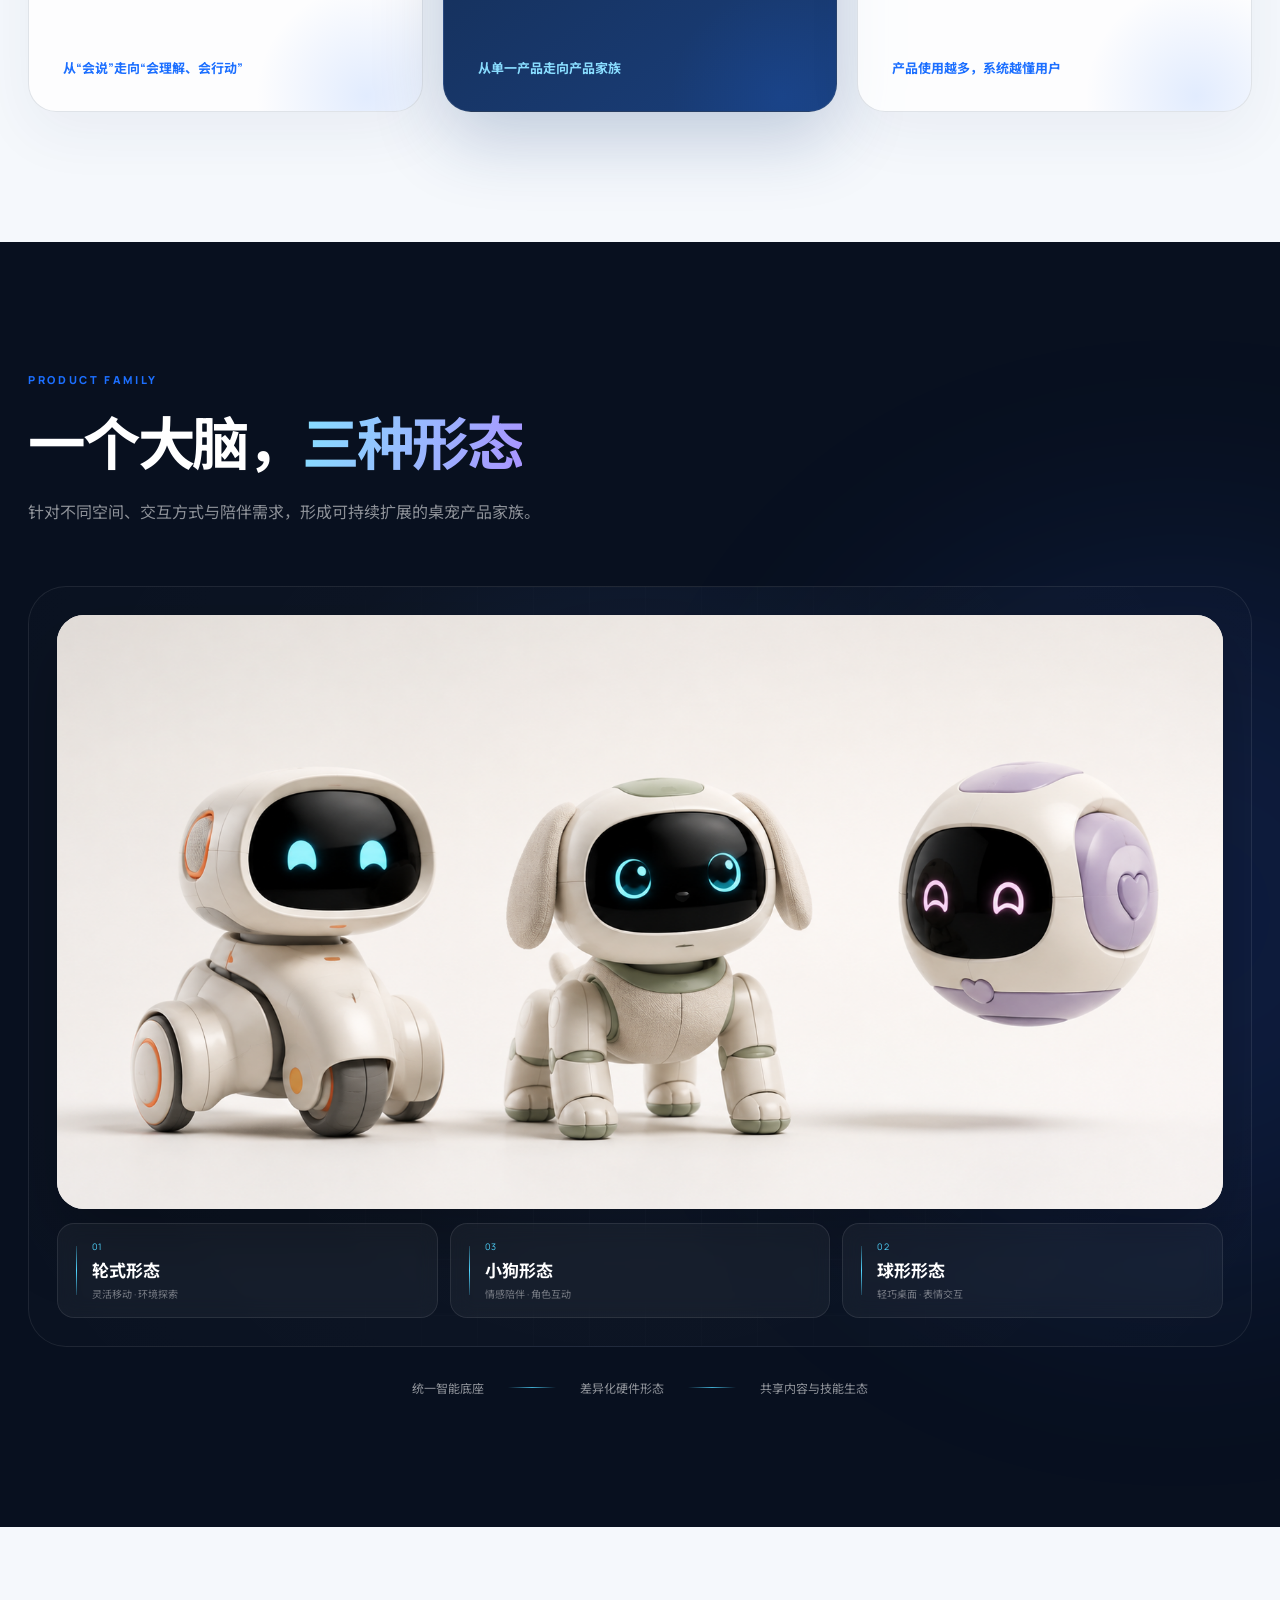
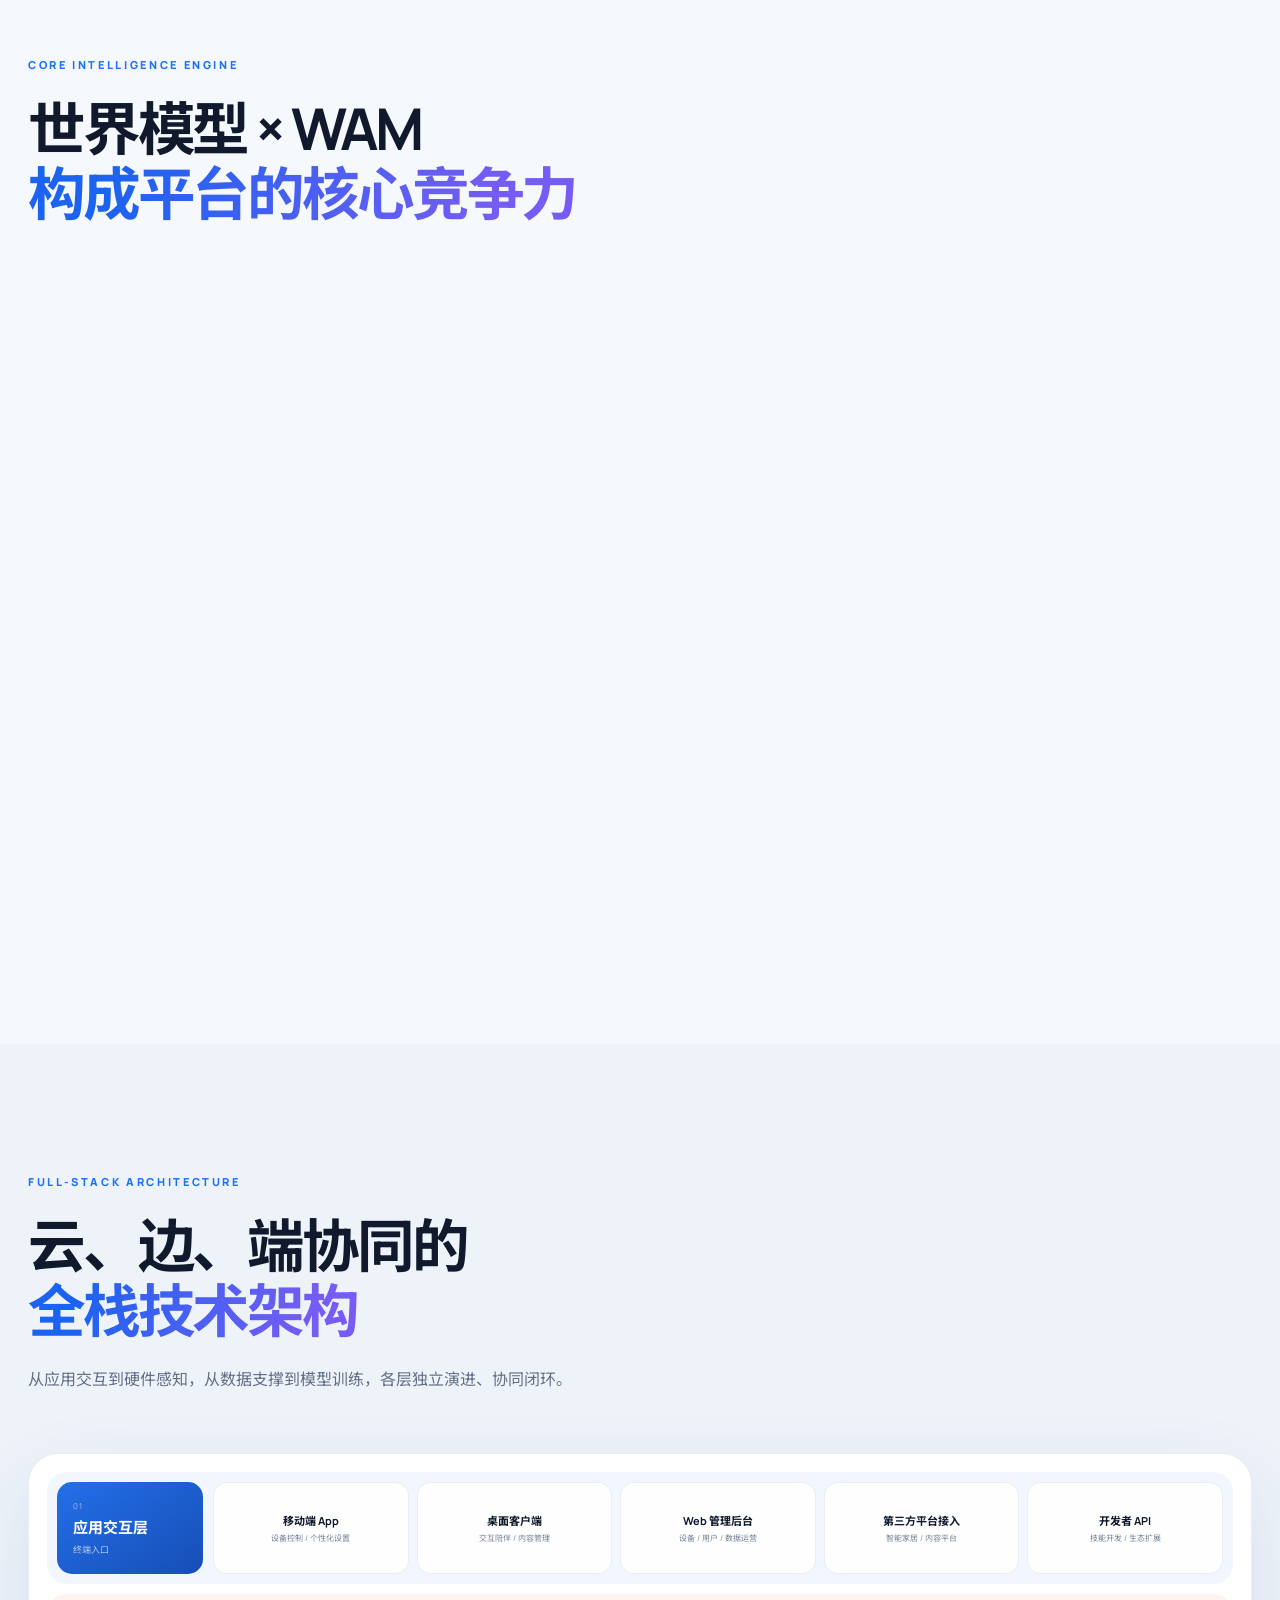
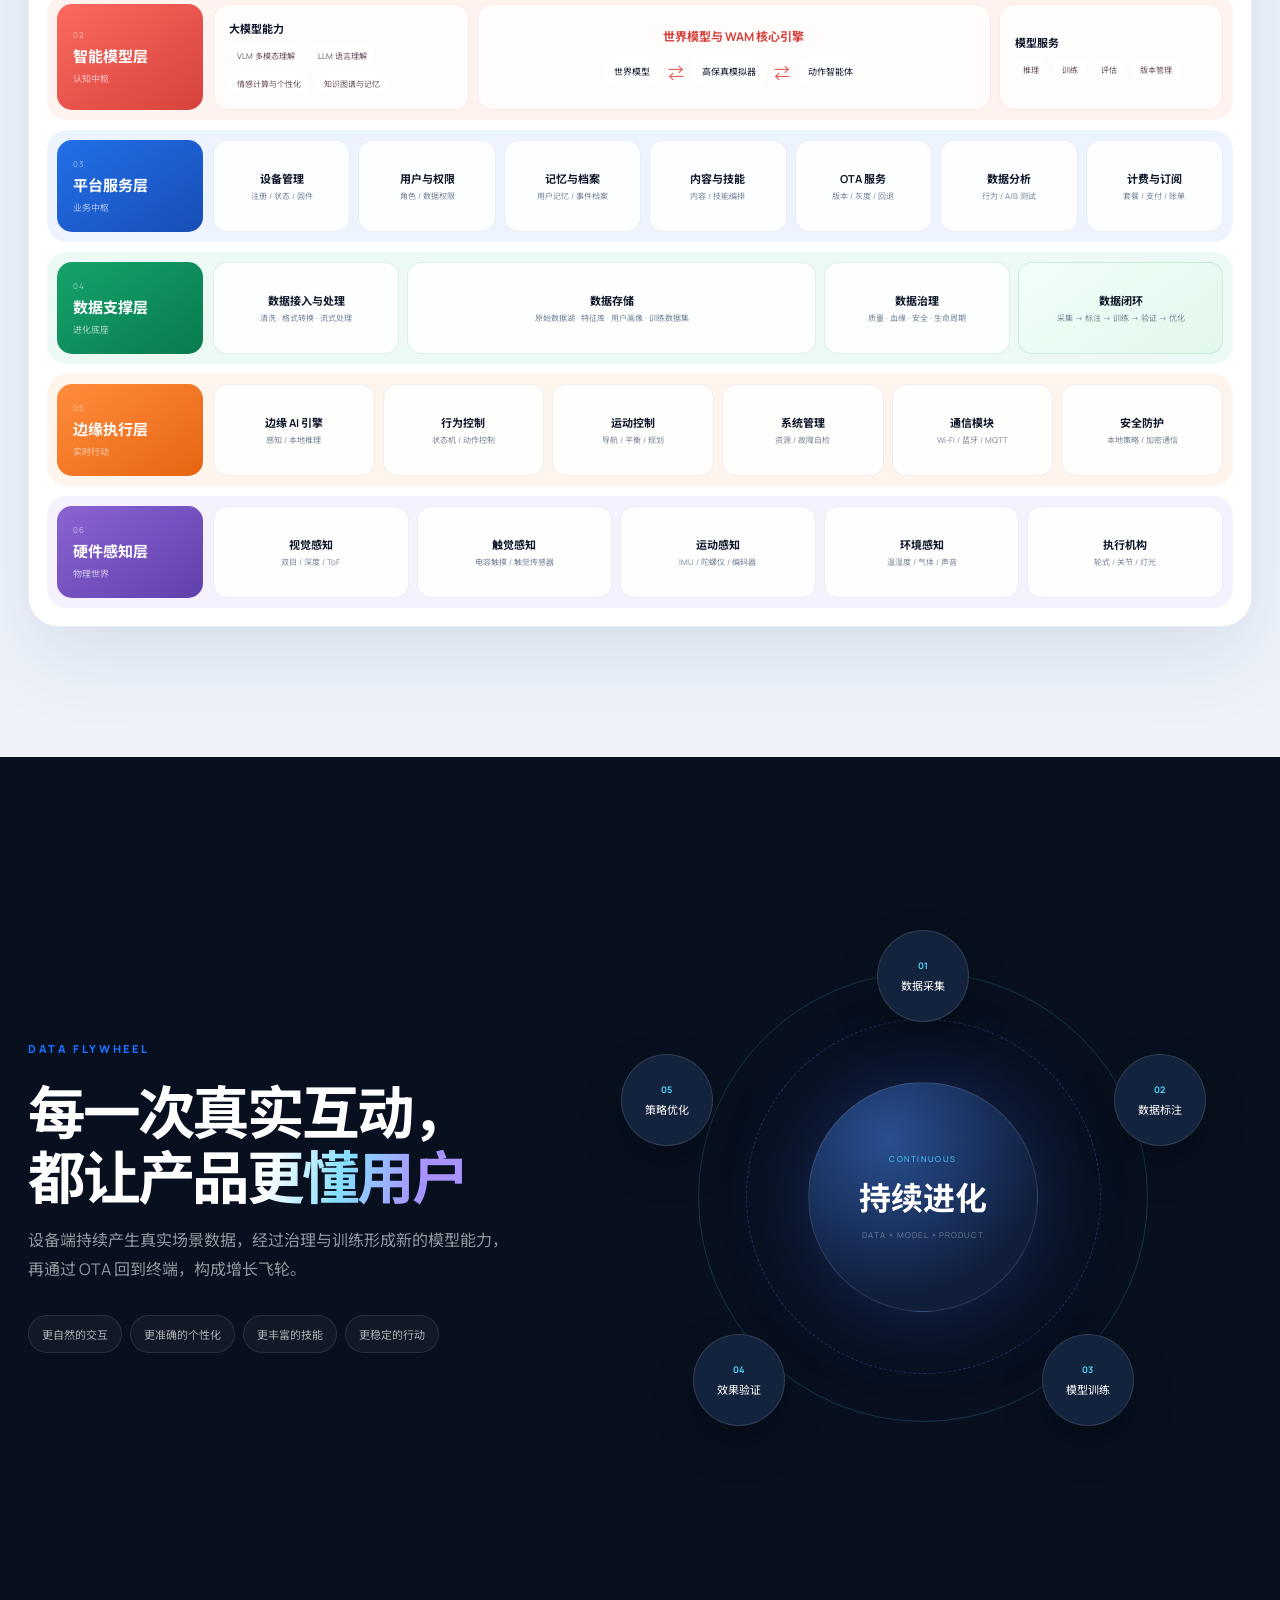
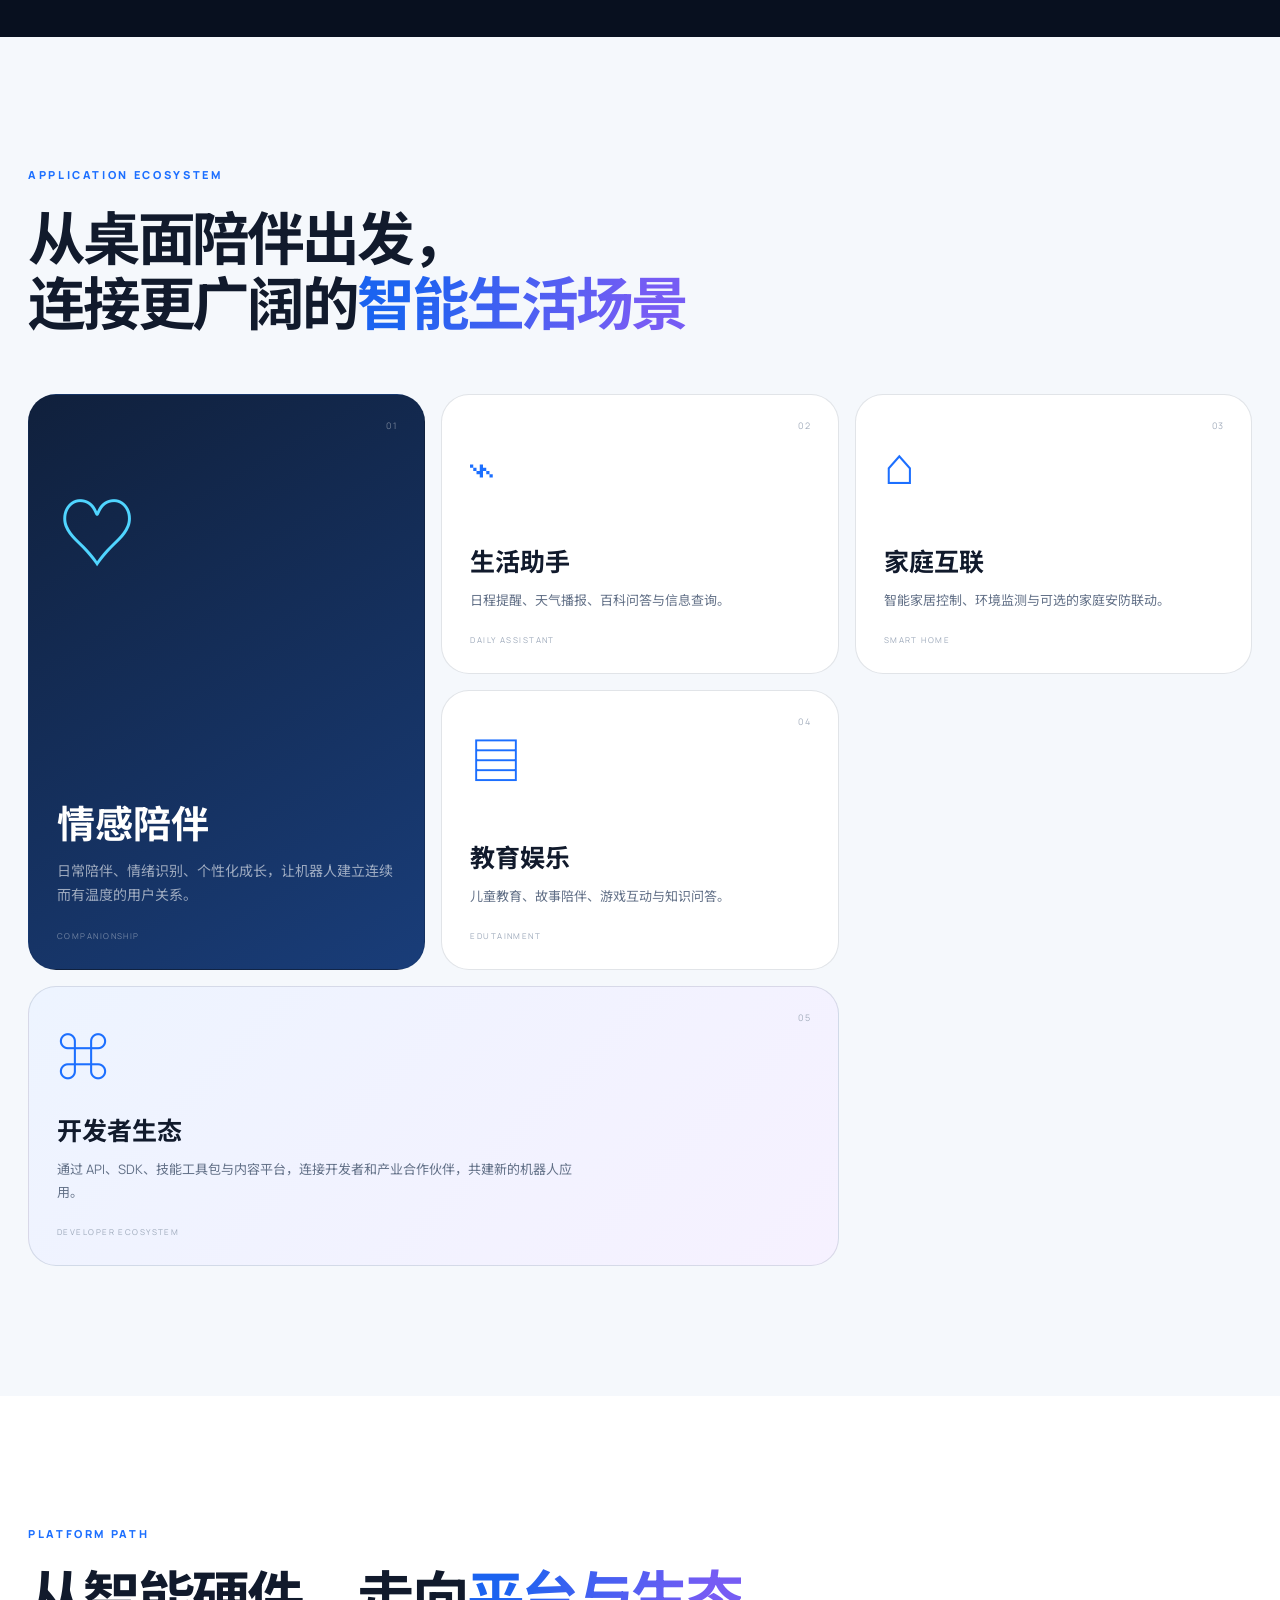
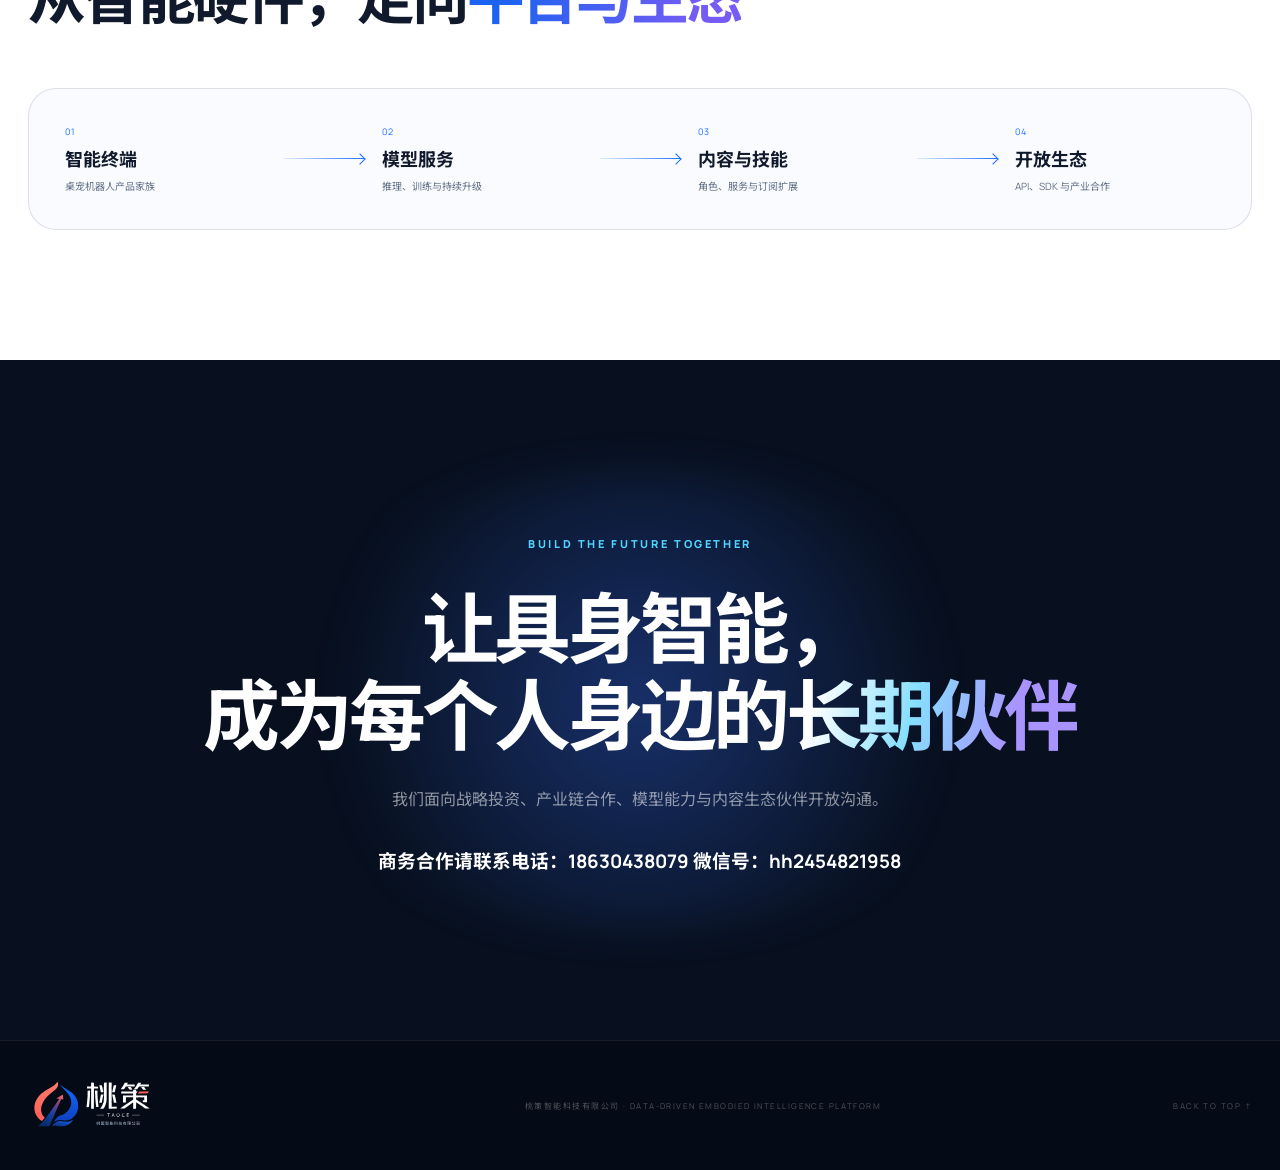
==== commit 338d3602: "Add files via upload" ====
--- a/index.html
+++ b/index.html
@@ -616,7 +616,7 @@
           <p class="kicker">BUILD THE FUTURE TOGETHER</p>
           <h2>让具身智能，<br />成为每个人身边的<em>长期伙伴</em></h2>
           <p>我们面向战略投资、产业链合作、模型能力与内容生态伙伴开放沟通。</p>
-          <h3>联系微信号：hh2454821958</h3>
+          <h3>商务合作请联系电话：18630438079  微信号：hh2454821958</h3>
           <!--
           <a class="button button-primary contact-button" href="mailto:contact@yourcompany.com">
             预约项目沟通
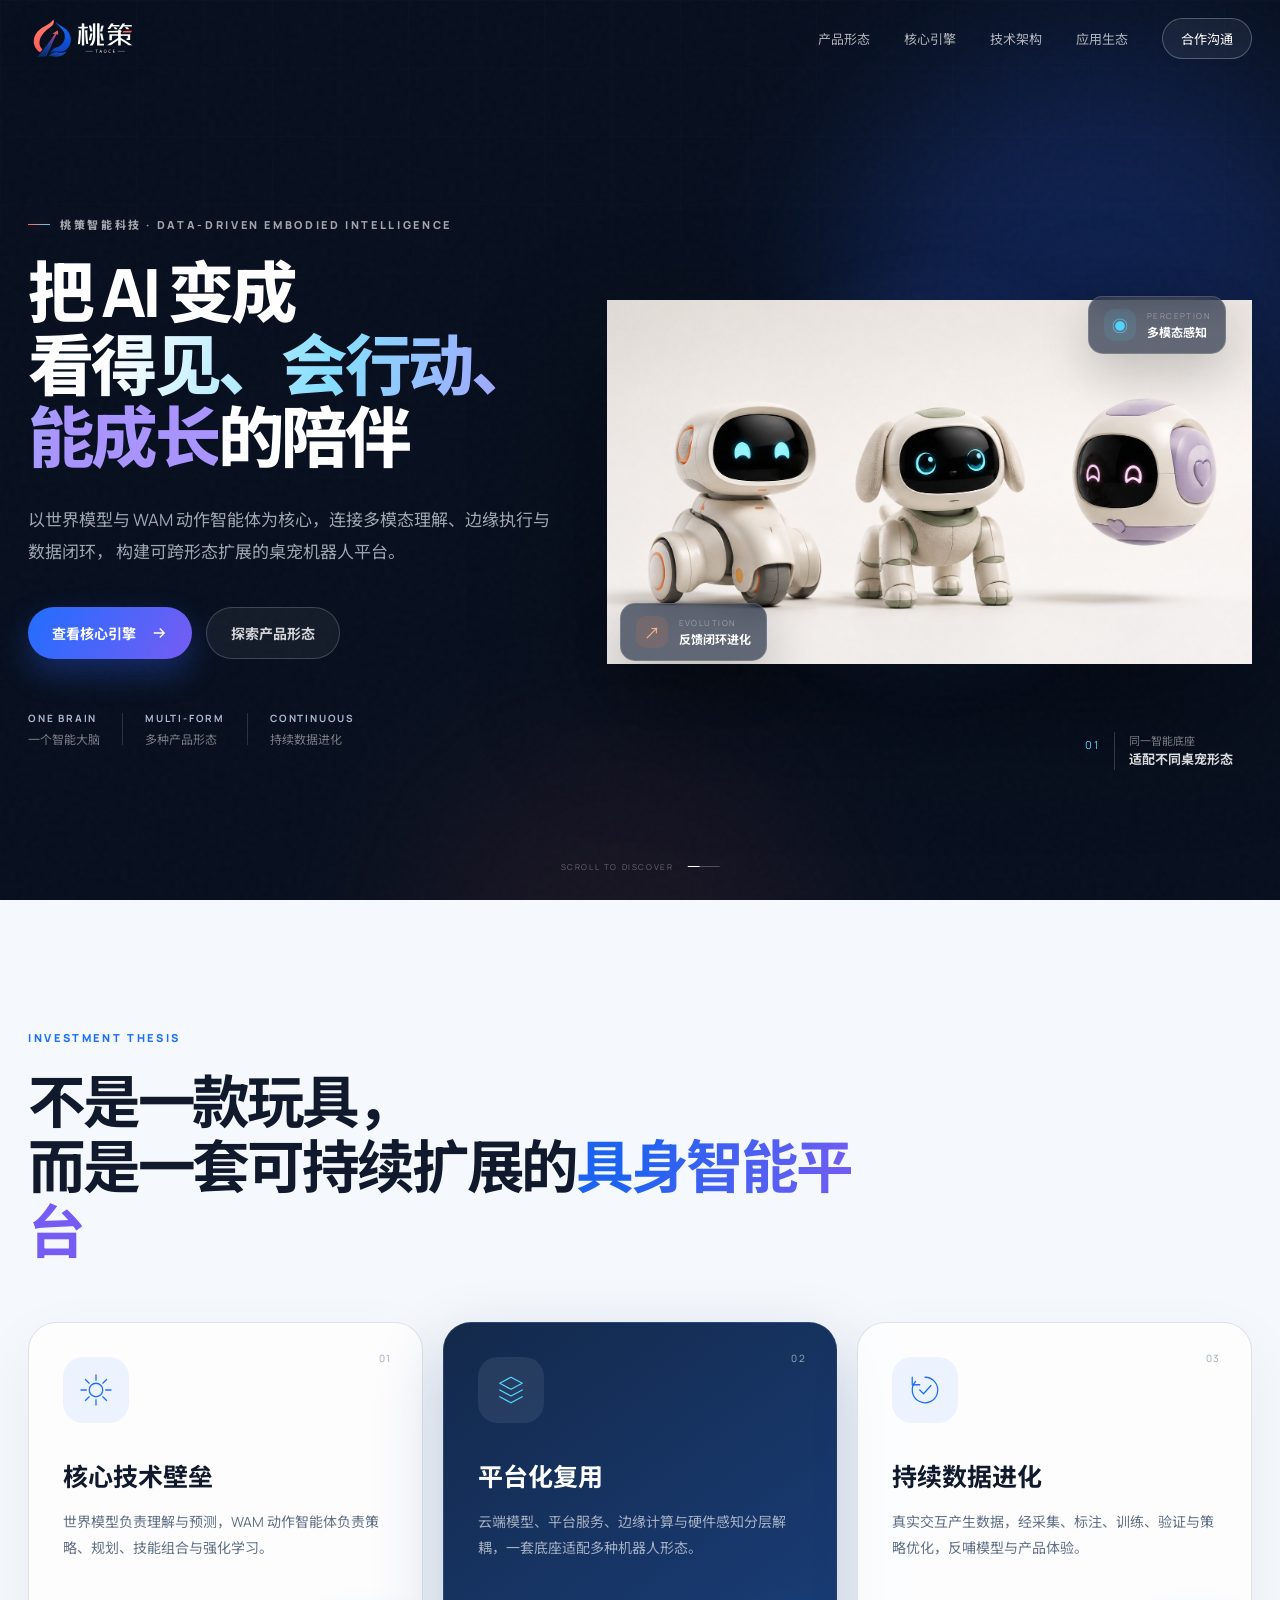
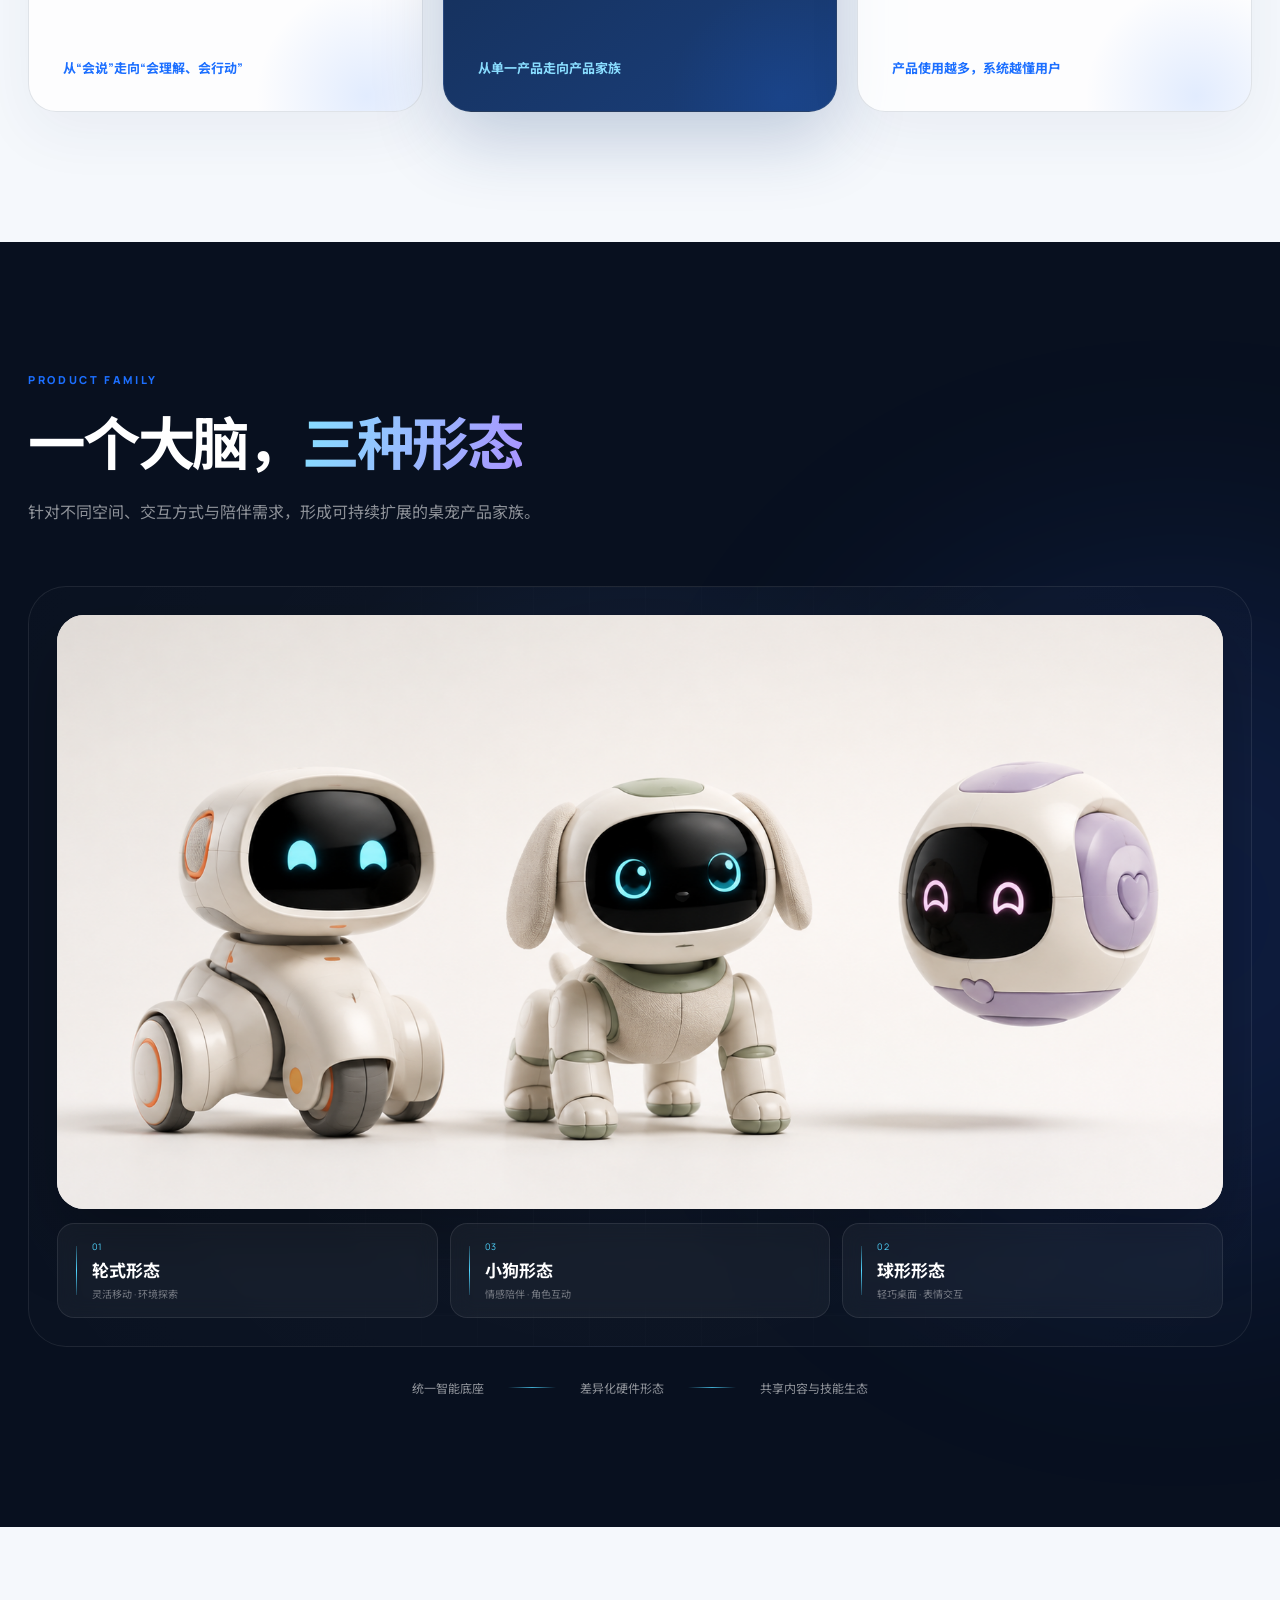
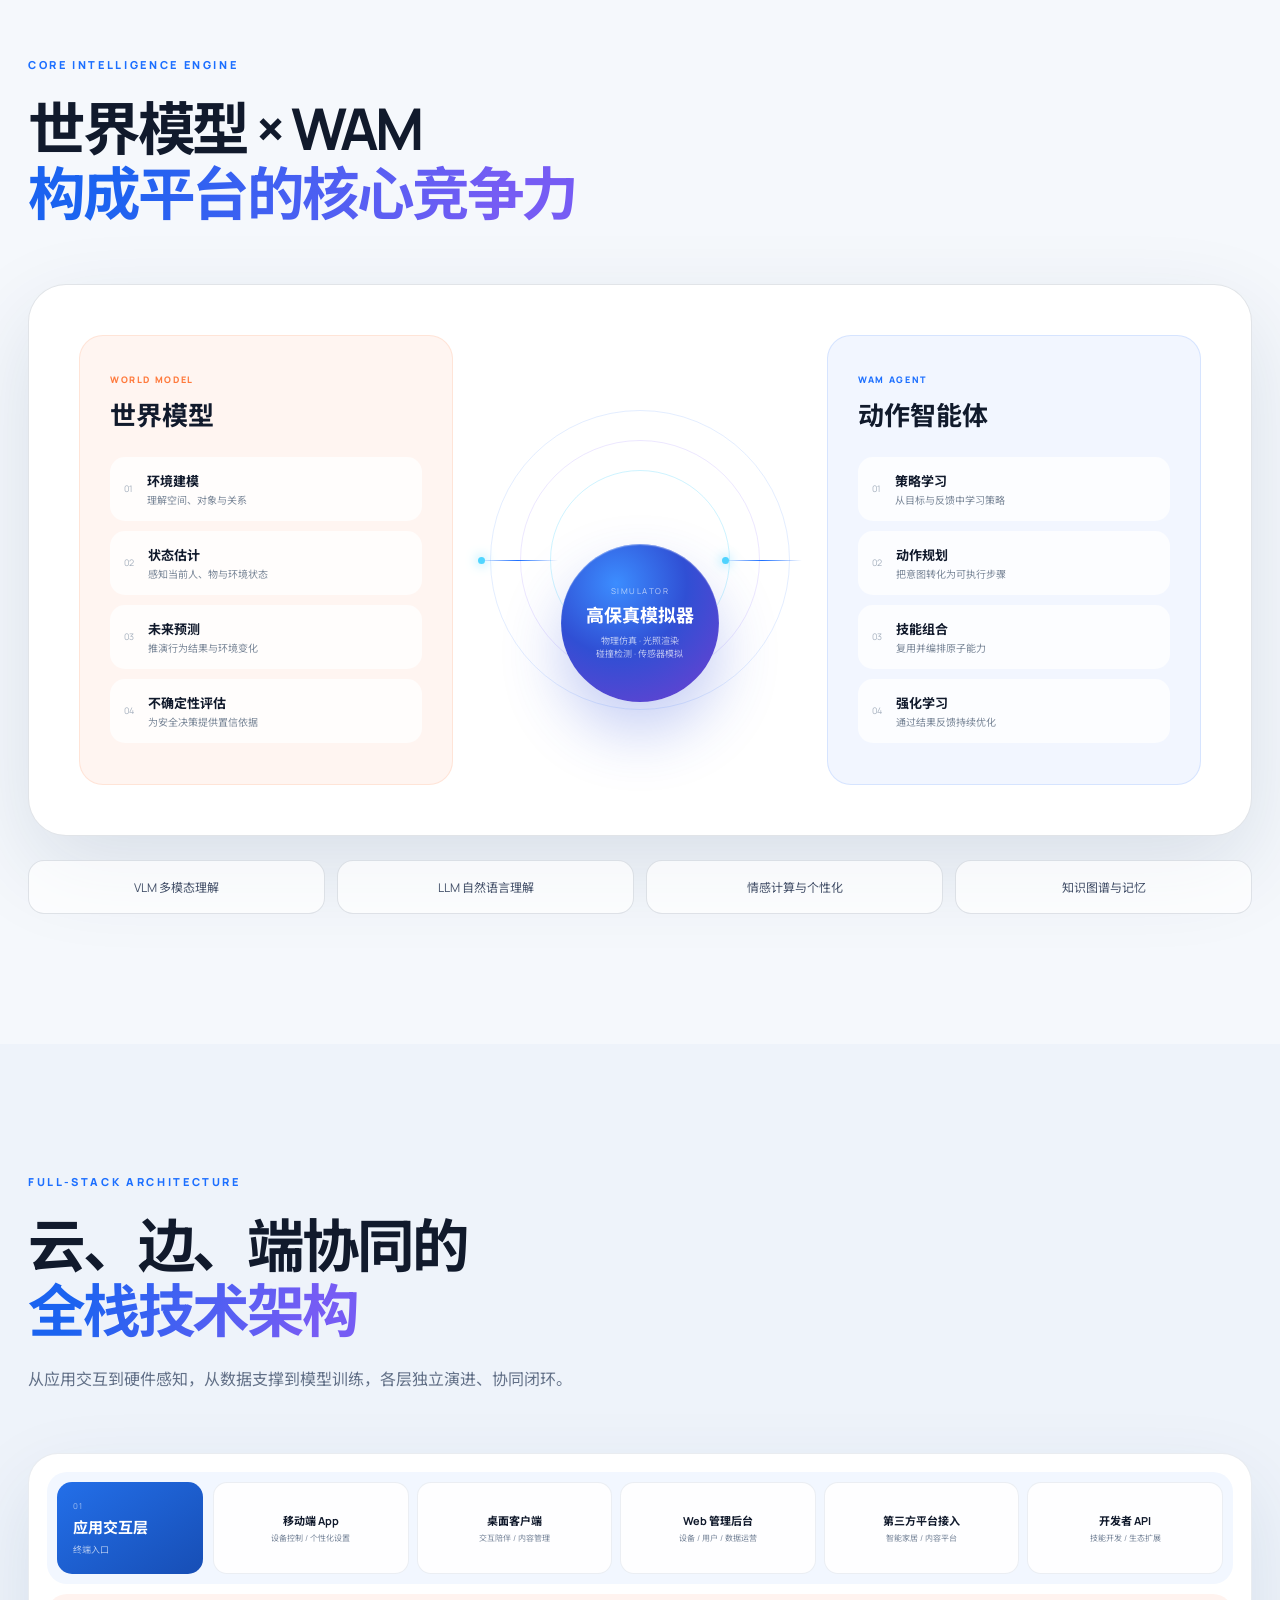
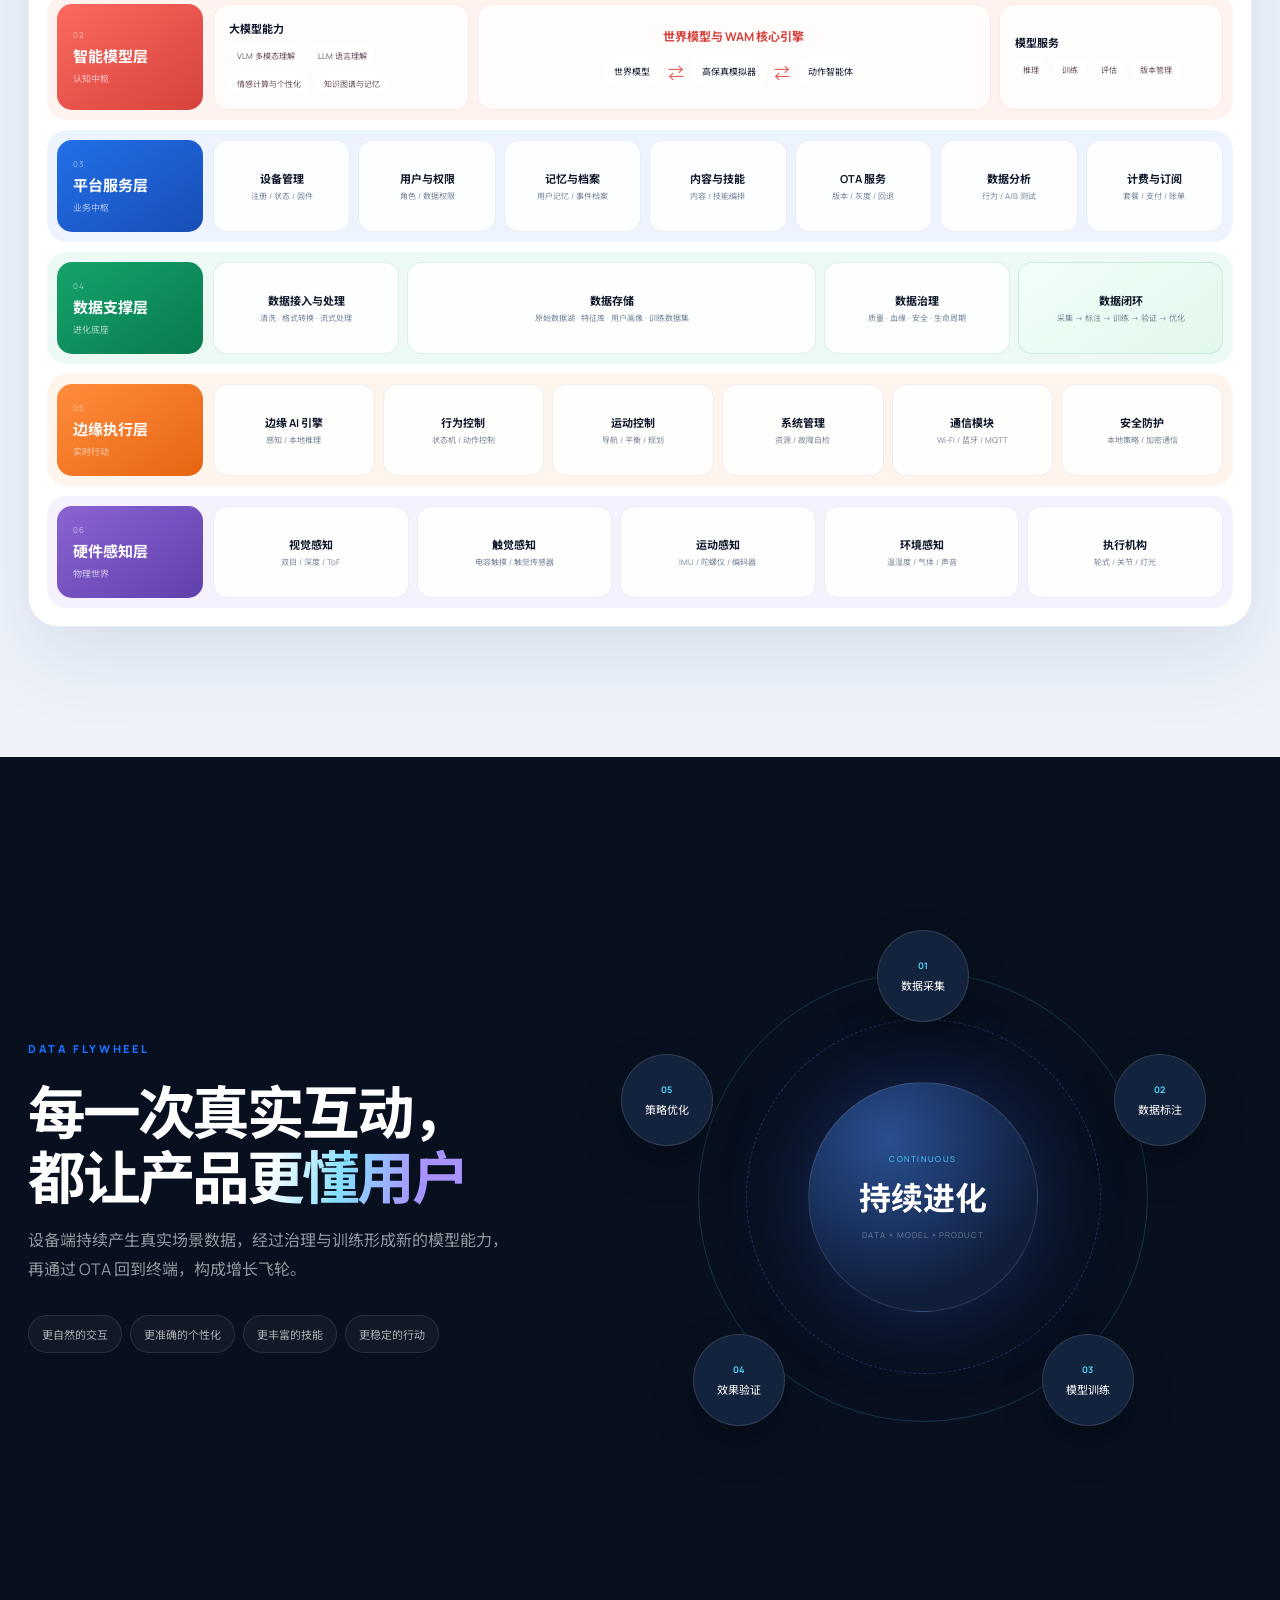
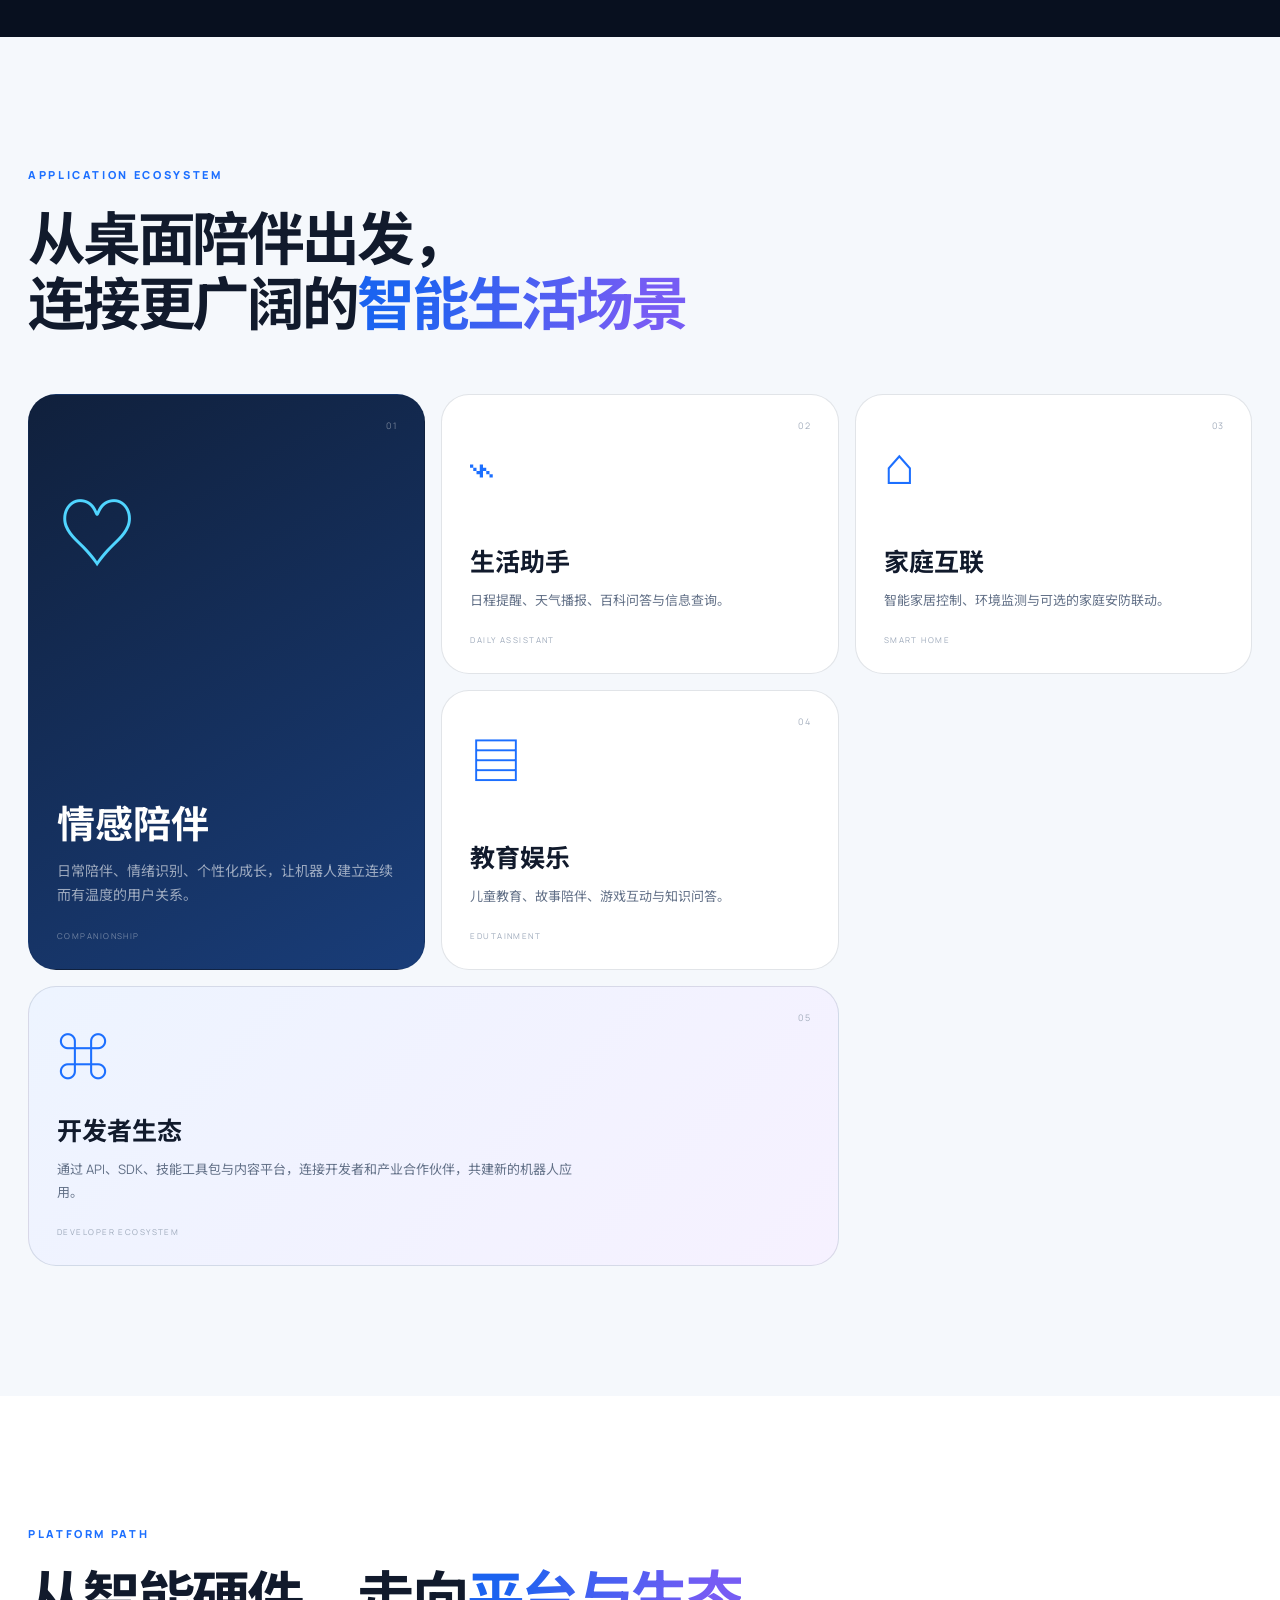
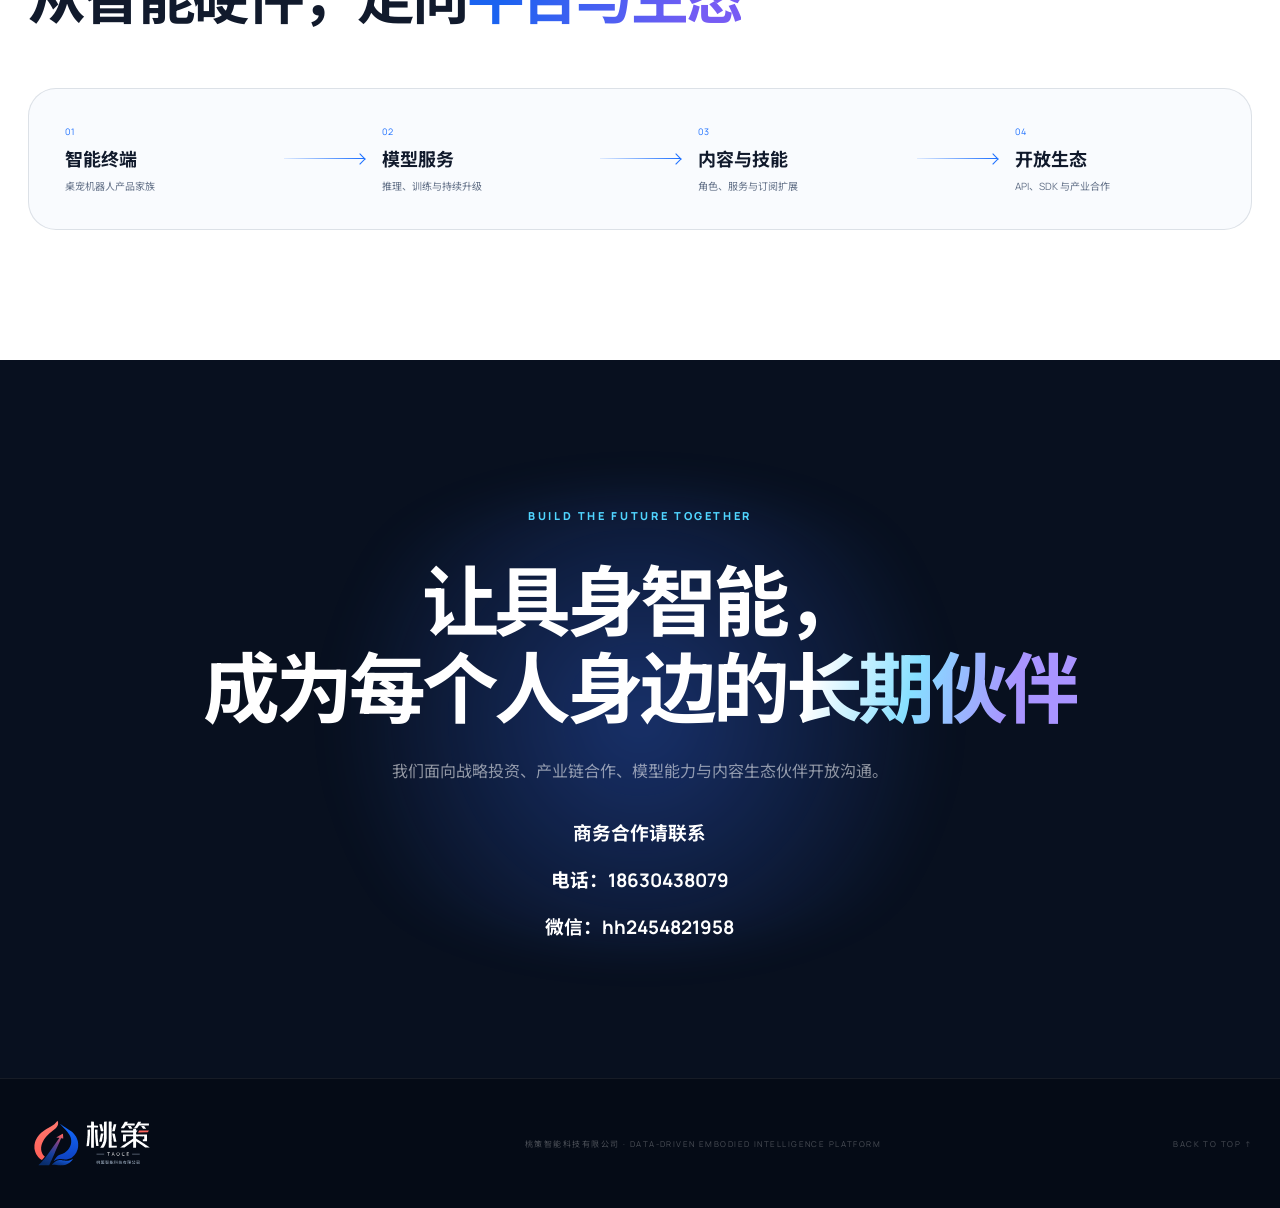
==== commit c40e33eb: "Add files via upload" ====
--- a/index.html
+++ b/index.html
@@ -616,7 +616,9 @@
           <p class="kicker">BUILD THE FUTURE TOGETHER</p>
           <h2>让具身智能，<br />成为每个人身边的<em>长期伙伴</em></h2>
           <p>我们面向战略投资、产业链合作、模型能力与内容生态伙伴开放沟通。</p>
-          <h3>商务合作请联系电话：18630438079  微信号：hh2454821958</h3>
+          <h3>商务合作请联系</h3>
+          <h3>电话：18630438079</h3>
+          <h3>微信：hh2454821958</h3>
           <!--
           <a class="button button-primary contact-button" href="mailto:contact@yourcompany.com">
             预约项目沟通
